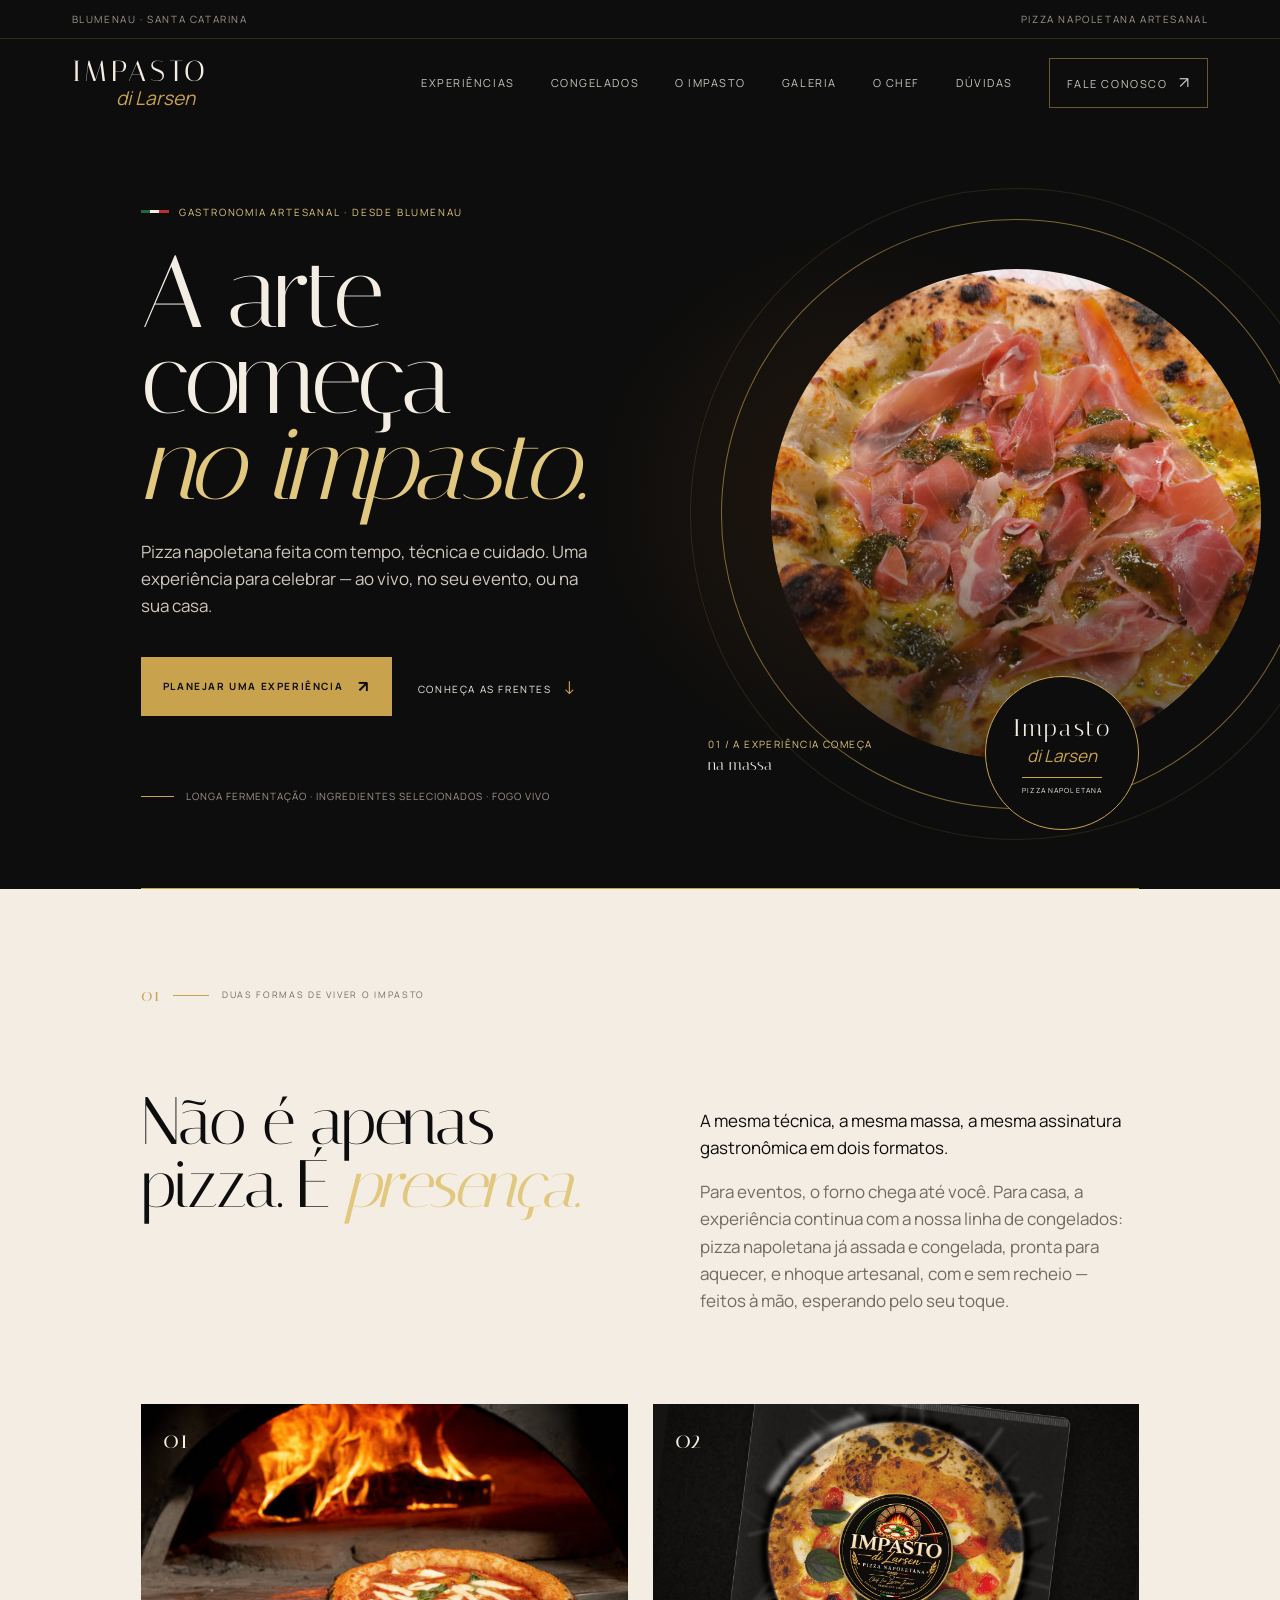
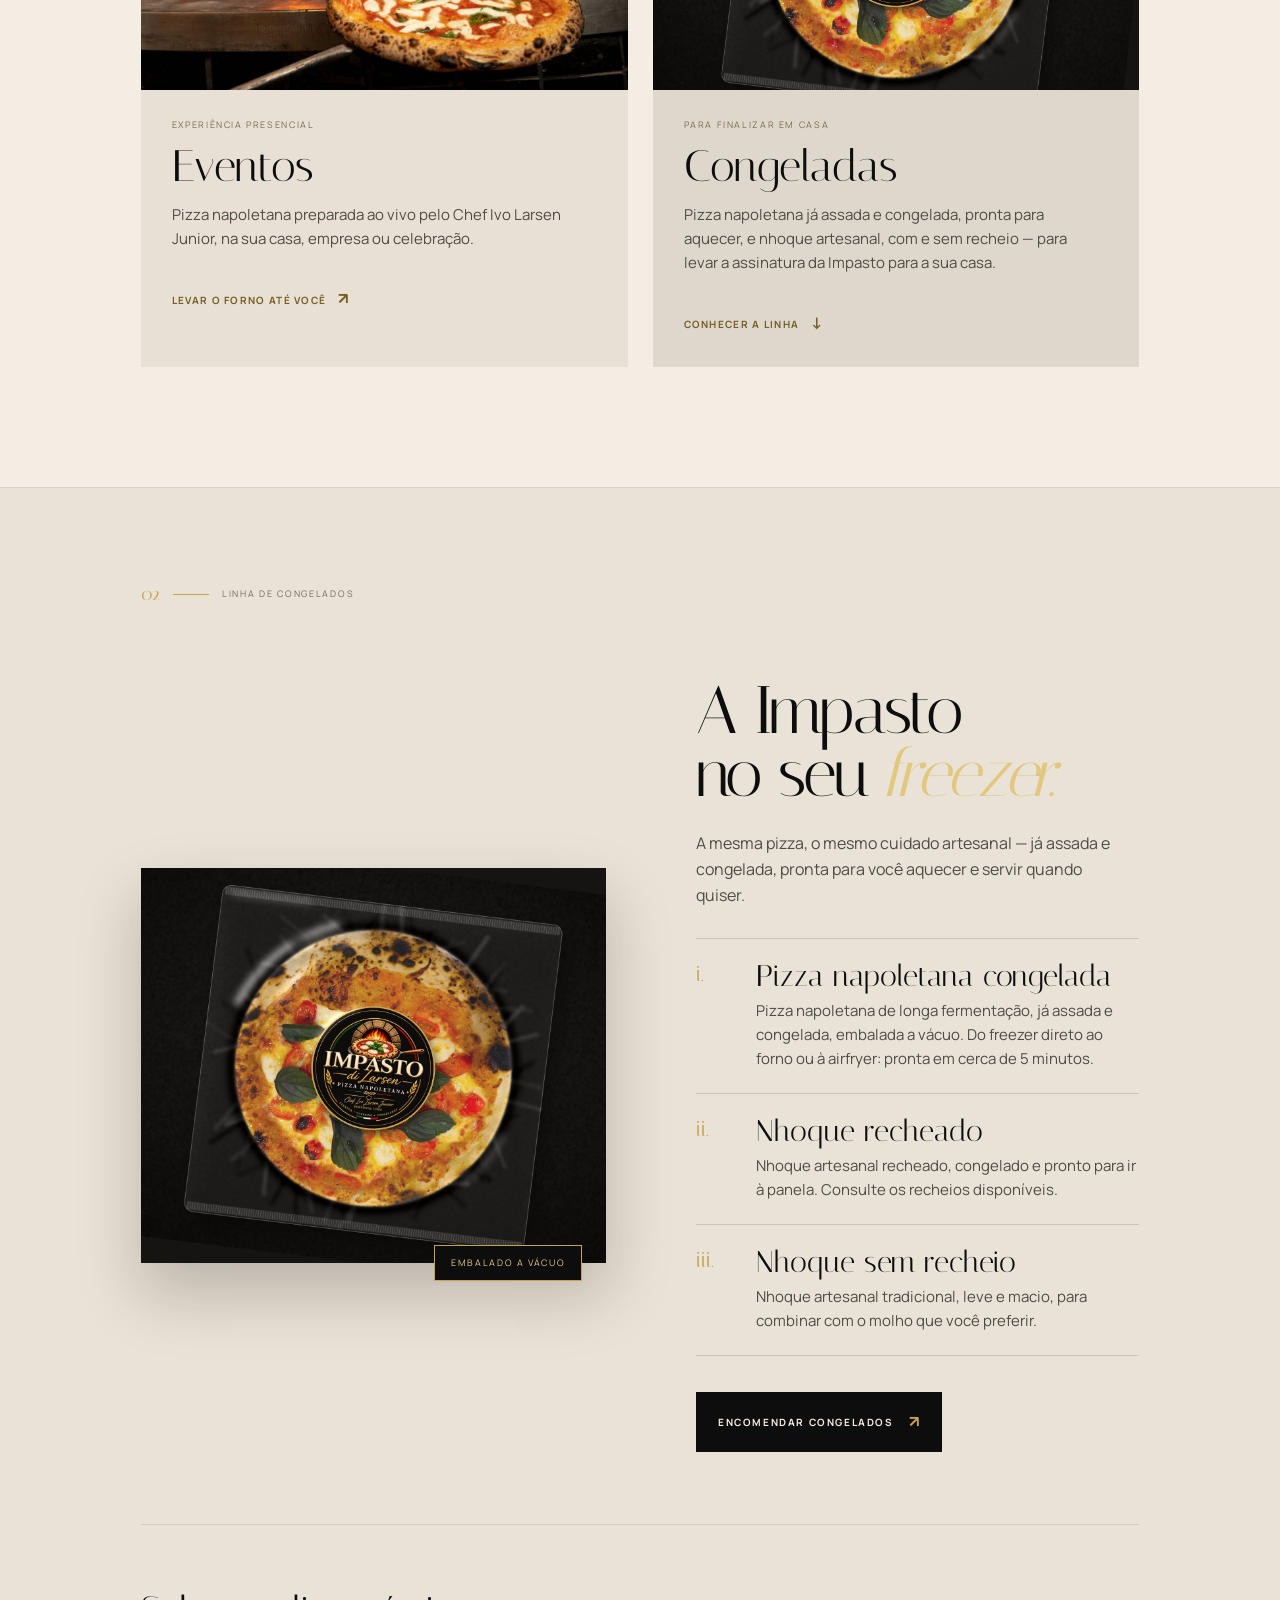
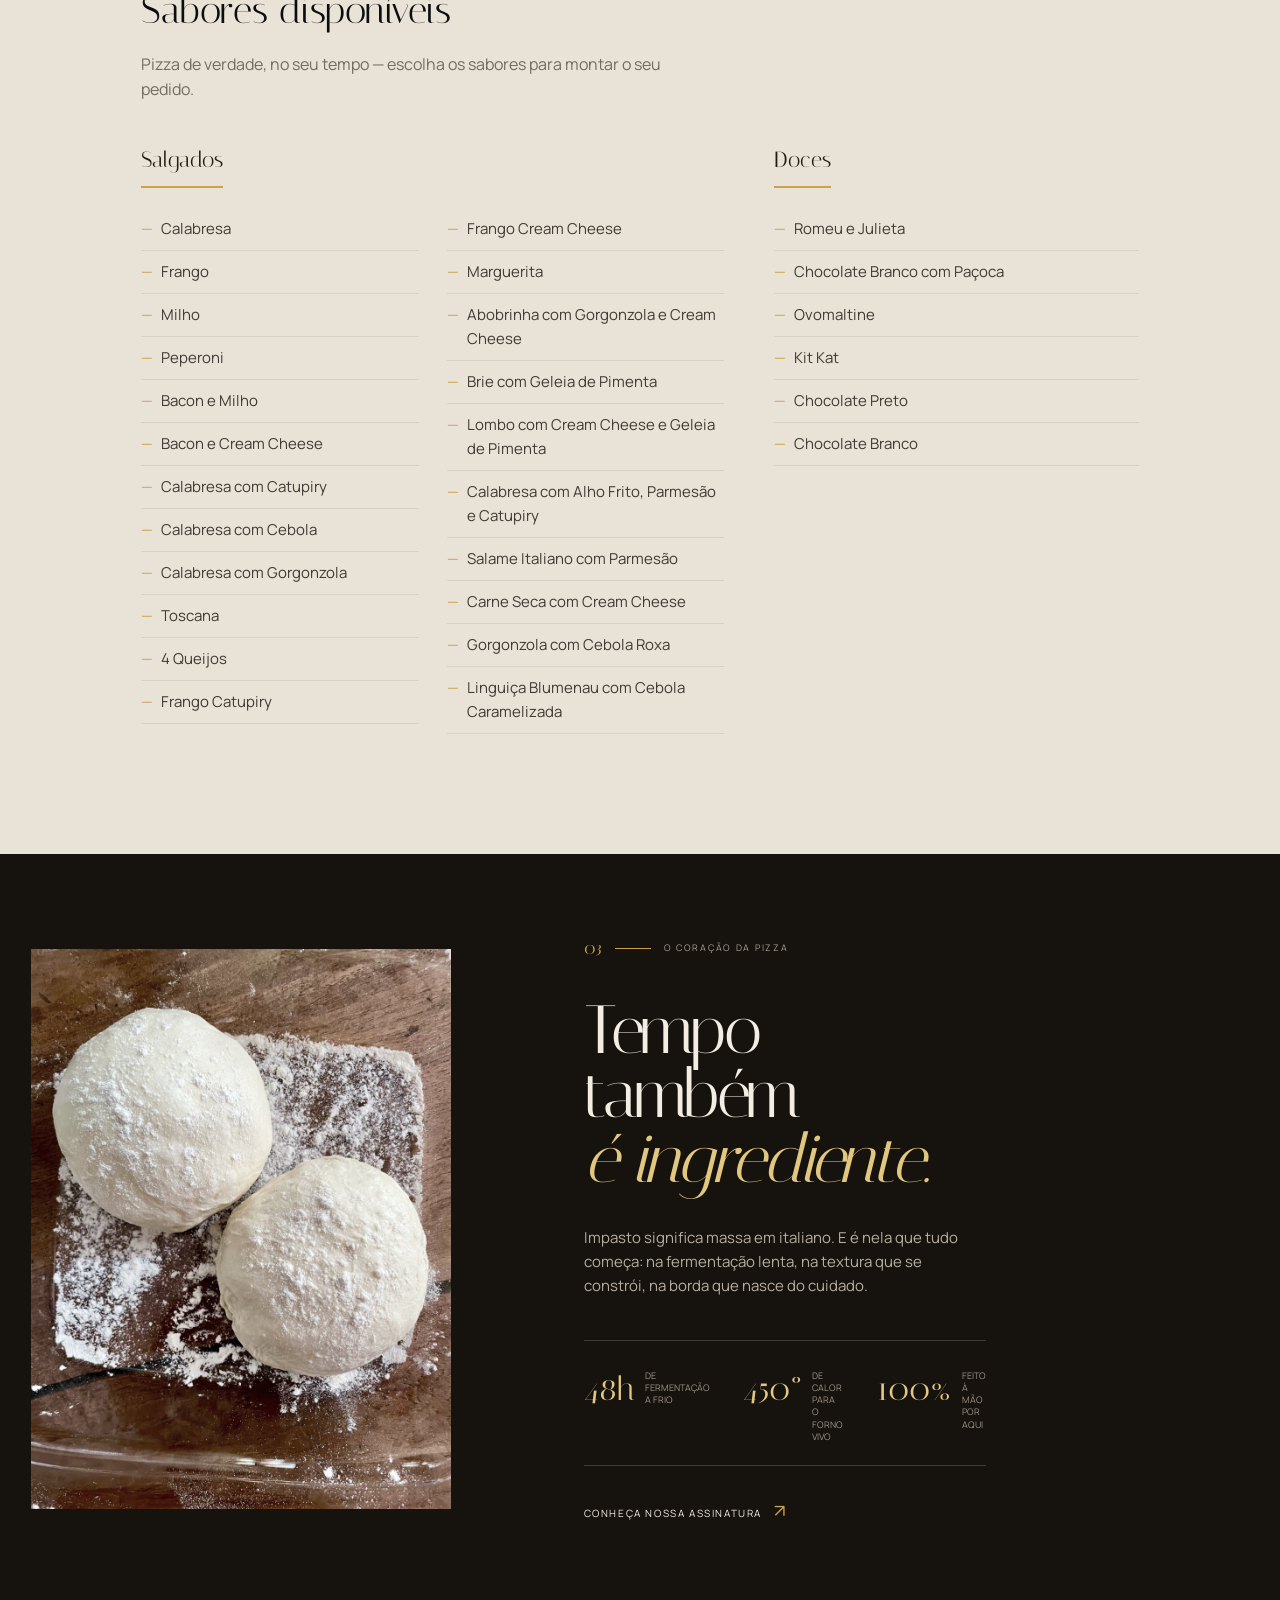
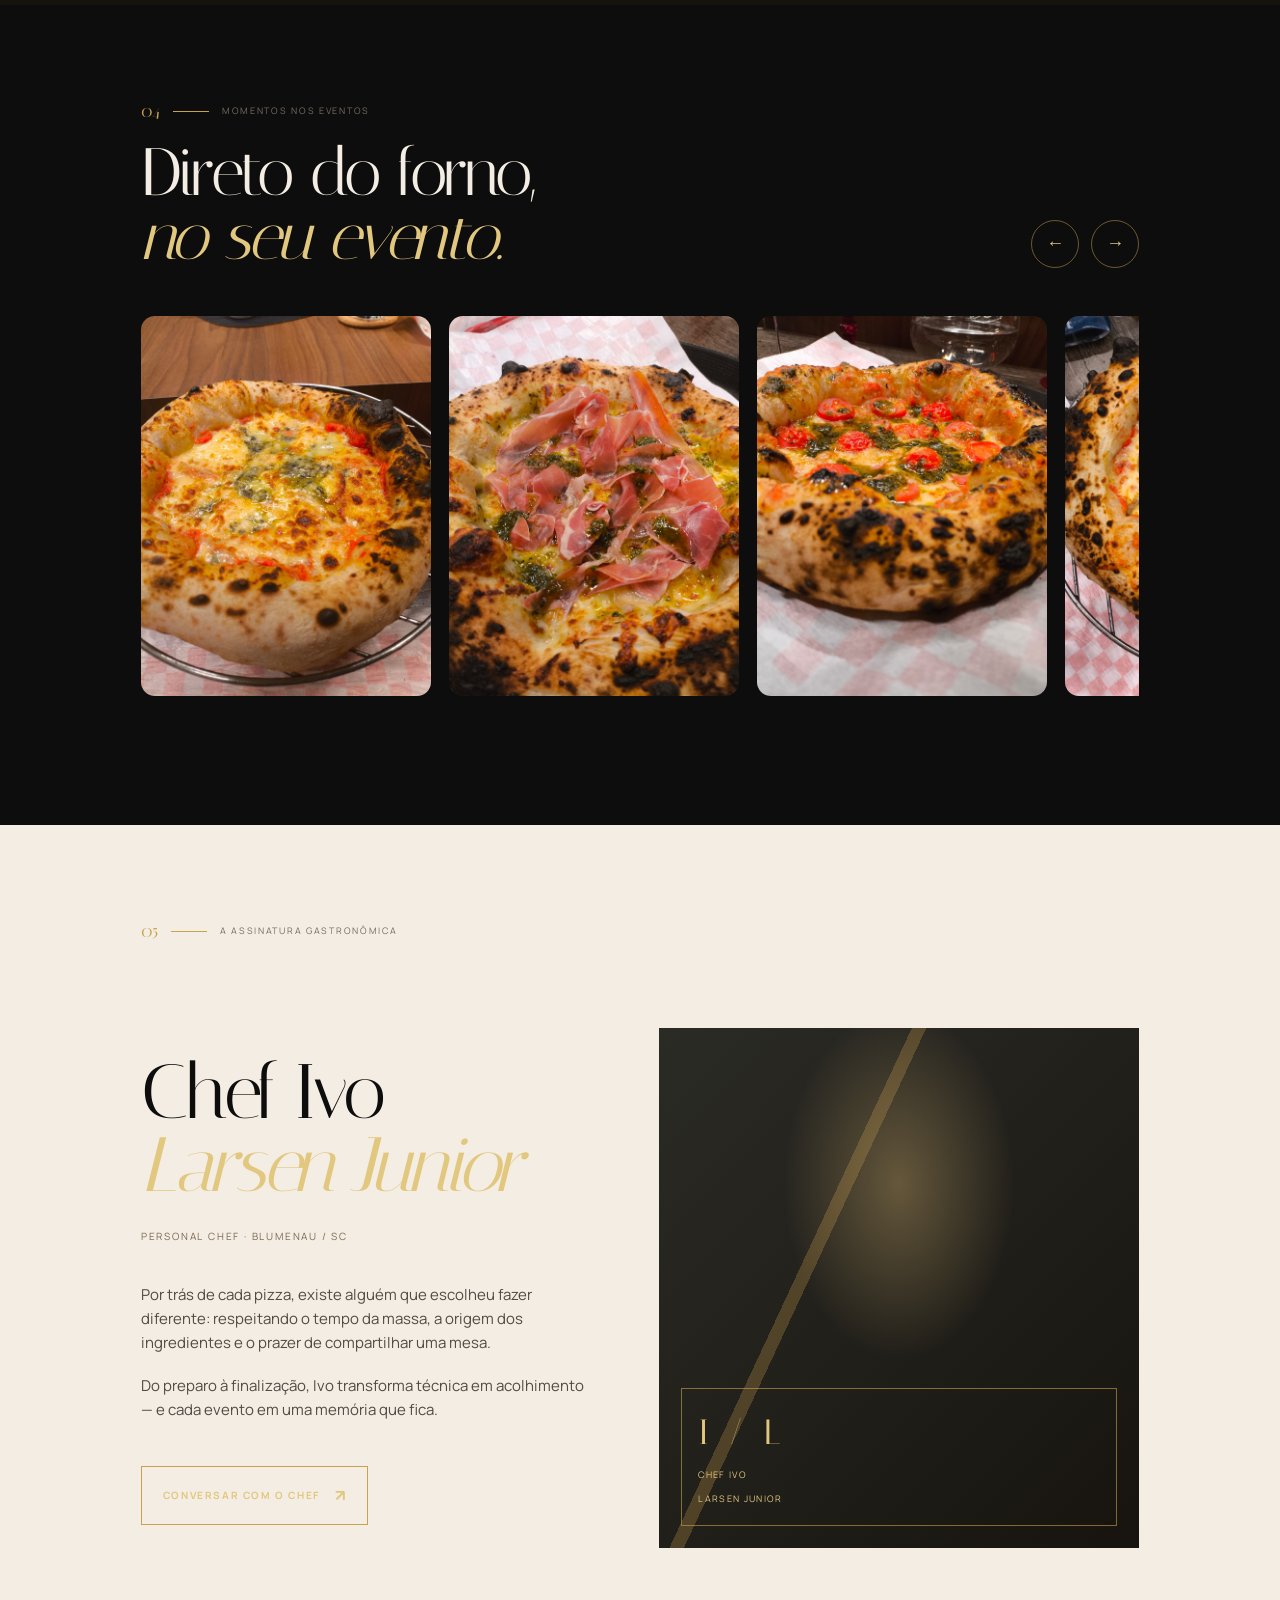
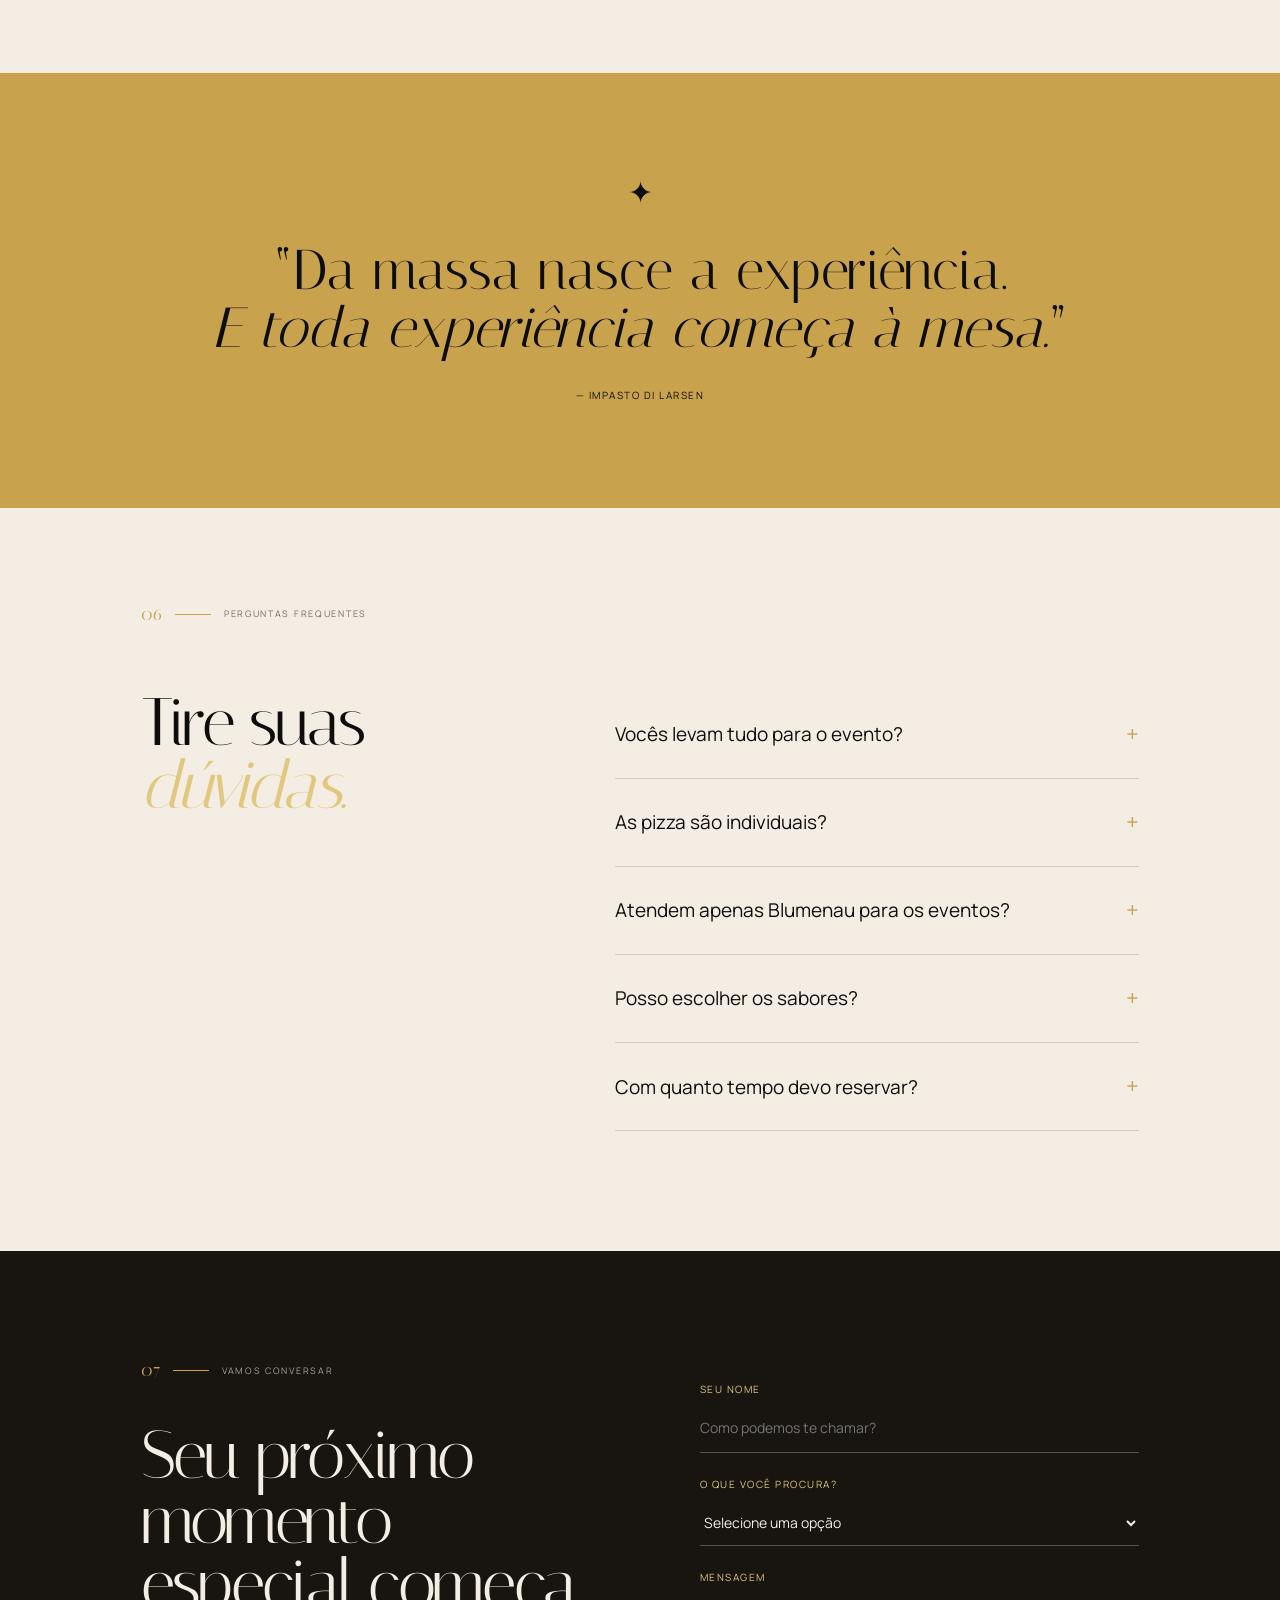
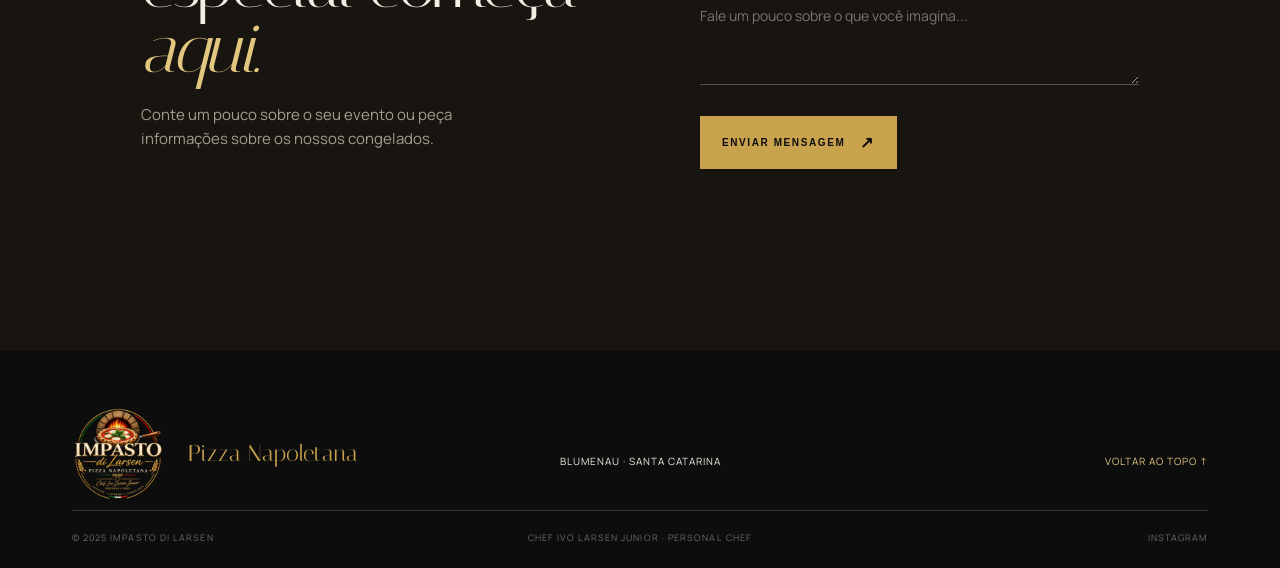
==== index.html @ ae454fa8 "cardapio" ====
<!doctype html>
<html lang="pt-BR">
<head>
  <meta charset="UTF-8" />
  <meta name="viewport" content="width=device-width, initial-scale=1.0" />
  <meta name="description" content="Impasto di Larsen — pizza napoletana artesanal, experiências gastronômicas para eventos e linha de congelados (pizza napoletana já assada e congelada, pronta para aquecer, e nhoque artesanal) em Blumenau." />
  <meta name="theme-color" content="#0d0d0d" />
  <meta property="og:title" content="Impasto di Larsen | Pizza Napoletana" />
  <meta property="og:description" content="A arte começa no impasto. Uma experiência de pizza napoletana preparada ao vivo ou na sua casa." />
  <meta property="og:type" content="website" />
  <meta property="og:locale" content="pt_BR" />
  <meta property="og:url" content="https://jgmcorrea.github.io/Impasto-di-Larsen/" />
  <meta property="og:image" content="https://jgmcorrea.github.io/Impasto-di-Larsen/assets/logo-impasto.jpeg" />
  <meta property="og:image:width" content="1254" />
  <meta property="og:image:height" content="1254" />
  <meta property="og:site_name" content="Impasto di Larsen" />
  <meta name="twitter:card" content="summary_large_image" />
  <title>Impasto di Larsen | Pizza Napoletana</title>
  <link rel="apple-touch-icon" sizes="180x180" href="assets/apple-touch-icon.png">
  <link rel="icon" type="image/png" sizes="32x32" href="assets/favicon-32x32.png">
  <link rel="icon" type="image/png" sizes="16x16" href="assets/favicon-16x16.png">
  <link rel="icon" href="favicon.ico" type="image/x-icon" />
  <link rel="shortcut icon" href="favicon.ico" type="image/x-icon" />
  <link rel="preconnect" href="https://fonts.googleapis.com" />
  <link rel="preconnect" href="https://fonts.gstatic.com" crossorigin />
  <link href="https://fonts.googleapis.com/css2?family=DM+Sans:wght@400;500;600;700&family=Italiana&family=Manrope:wght@400;500;600;700&display=swap" rel="stylesheet" />
  <link rel="stylesheet" href="styles.css" />
</head>
<body>
  <div class="topline"><span>Blumenau · Santa Catarina</span><span>Pizza Napoletana Artesanal</span></div>
  <header class="site-header" id="topo">
    <a class="brand" href="#topo" aria-label="Impasto di Larsen, início">
      <span class="brand-main">IMPASTO</span>
      <span class="brand-script">di Larsen</span>
    </a>
    <nav class="nav" aria-label="Navegação principal">
      <a href="#experiencias">Experiências</a>
      <a href="#congelados">Congelados</a>
      <a href="#processo">O impasto</a>
      <a href="#galeria">Galeria</a>
      <a href="#chef">O chef</a>
      <a href="#faq">Dúvidas</a>
      <a href="#contato" class="nav-cta">Fale conosco <span>↗</span></a>
    </nav>
    <button class="menu-toggle" aria-label="Abrir menu" aria-expanded="false">☰</button>
  </header>

  <main>
    <section class="hero section-pad">
      <div class="hero-copy">
        <p class="eyebrow"><span class="flag-mark"></span> Gastronomia artesanal · Desde Blumenau</p>
        <h1>A arte começa<br /><em>no impasto.</em></h1>
        <p class="hero-text">Pizza napoletana feita com tempo, técnica e cuidado. Uma experiência para celebrar — ao vivo, no seu evento, ou na sua casa.</p>
        <div class="hero-actions">
          <a class="button button-gold" href="#contato">Planejar uma experiência <span>↗</span></a>
          <a class="text-link" href="#experiencias">Conheça as frentes <span>↓</span></a>
        </div>
        <div class="hero-note"><span class="note-line"></span><span>Longa fermentação · ingredientes selecionados · fogo vivo</span></div>
      </div>
      <div class="hero-visual">
        <div class="hero-orbit"></div>
        <div class="hero-image-wrap"><img src="assets/pizza-real.jpeg" alt="Forno de pizza da Impasto di Larsen em funcionamento" /></div>
        <div class="hero-stamp"><span>Impasto</span><strong>di Larsen</strong><small>Pizza Napoletana</small></div>
        <div class="hero-caption">01 / A experiência começa<br /><span>na massa</span></div>
      </div>
    </section>

    <section class="intro section-pad" id="experiencias">
      <div class="section-kicker"><span>01</span><span class="kicker-rule"></span><span>DUAS FORMAS DE VIVER O IMPASTO</span></div>
      <div class="intro-grid">
        <div><h2>Não é apenas<br />pizza. É <em>presença.</em></h2></div>
        <div class="intro-copy"><p>A mesma técnica, a mesma massa, a mesma assinatura gastronômica em dois formatos.</p><p class="muted">Para eventos, o forno chega até você. Para casa, a experiência continua com a nossa linha de congelados: pizza napoletana já assada e congelada, pronta para aquecer, e nhoque artesanal, com e sem recheio — feitos à mão, esperando pelo seu toque.</p></div>
      </div>
      <div class="experience-grid">
        <article class="experience-card card-event"><div class="card-image"><img src="assets/forno.jpg" alt="Pizza napoletana da Impasto com presunto cru e pesto" /><span class="card-number">01</span></div><div class="card-content"><div class="card-type">Experiência presencial</div><h3>Eventos</h3><p>Pizza napoletana preparada ao vivo pelo Chef Ivo Larsen Junior, na sua casa, empresa ou celebração.</p><a href="#contato" class="arrow-link">Levar o forno até você <span>↗</span></a></div></article>
        <article class="experience-card card-frozen"><div class="card-image"><img src="assets/pizza-vacuo.jpg" alt="Pizza napoletana congelada, pronta para aquecer, embalada a vácuo com o selo Impasto di Larsen" /><span class="card-number">02</span></div><div class="card-content"><div class="card-type">Para finalizar em casa</div><h3>Congeladas</h3><p>Pizza napoletana já assada e congelada, pronta para aquecer, e nhoque artesanal, com e sem recheio — para levar a assinatura da Impasto para a sua casa.</p><a href="#congelados" class="arrow-link">Conhecer a linha <span>↓</span></a></div></article>
      </div>
    </section>

    <section class="frozen section-pad" id="congelados">
      <div class="section-kicker"><span>02</span><span class="kicker-rule"></span><span>LINHA DE CONGELADOS</span></div>
      <div class="frozen-grid">
        <div class="frozen-visual">
          <img src="assets/pizza-vacuo.jpg" alt="Pizza napoletana congelada, pronta para aquecer, embalada a vácuo com o selo Impasto di Larsen" />
          <span class="frozen-tag">Embalado a vácuo</span>
        </div>
        <div class="frozen-copy">
          <h2>A Impasto<br />no seu <em>freezer.</em></h2>
          <p class="frozen-lead">A mesma pizza, o mesmo cuidado artesanal — já assada e congelada, pronta para você aquecer e servir quando quiser.</p>
          <ul class="frozen-list">
            <li class="frozen-item">
              <span class="frozen-num">i.</span>
              <div><h3>Pizza napoletana congelada</h3><p>Pizza napoletana de longa fermentação, já assada e congelada, embalada a vácuo. Do freezer direto ao forno ou à airfryer: pronta em cerca de 5 minutos.</p></div>
            </li>
            <li class="frozen-item">
              <span class="frozen-num">ii.</span>
              <div><h3>Nhoque recheado</h3><p>Nhoque artesanal recheado, congelado e pronto para ir à panela. Consulte os recheios disponíveis.</p></div>
            </li>
            <li class="frozen-item">
              <span class="frozen-num">iii.</span>
              <div><h3>Nhoque sem recheio</h3><p>Nhoque artesanal tradicional, leve e macio, para combinar com o molho que você preferir.</p></div>
            </li>
          </ul>
          <a class="button button-dark" href="#contato" data-interest="Congelados">Encomendar congelados <span>↗</span></a>
        </div>
      </div>
      <div class="flavors">
        <div class="flavors-head">
          <h3>Sabores disponíveis</h3>
          <p class="muted">Pizza de verdade, no seu tempo — escolha os sabores para montar o seu pedido.</p>
        </div>
        <div class="flavors-grid">
          <div class="flavors-group">
            <h4>Salgados</h4>
            <ul>
              <li>Calabresa</li>
              <li>Frango</li>
              <li>Milho</li>
              <li>Peperoni</li>
              <li>Bacon e Milho</li>
              <li>Bacon e Cream Cheese</li>
              <li>Calabresa com Catupiry</li>
              <li>Calabresa com Cebola</li>
              <li>Calabresa com Gorgonzola</li>
              <li>Toscana</li>
              <li>4 Queijos</li>
              <li>Frango Catupiry</li>
              <li>Frango Cream Cheese</li>
              <li>Marguerita</li>
              <li>Abobrinha com Gorgonzola e Cream Cheese</li>
              <li>Brie com Geleia de Pimenta</li>
              <li>Lombo com Cream Cheese e Geleia de Pimenta</li>
              <li>Calabresa com Alho Frito, Parmesão e Catupiry</li>
              <li>Salame Italiano com Parmesão</li>
              <li>Carne Seca com Cream Cheese</li>
              <li>Gorgonzola com Cebola Roxa</li>
              <li>Linguiça Blumenau com Cebola Caramelizada</li>
            </ul>
          </div>
          <div class="flavors-group flavors-group-sweet">
            <h4>Doces</h4>
            <ul>
              <li>Romeu e Julieta</li>
              <li>Chocolate Branco com Paçoca</li>
              <li>Ovomaltine</li>
              <li>Kit Kat</li>
              <li>Chocolate Preto</li>
              <li>Chocolate Branco</li>
            </ul>
          </div>
        </div>
      </div>
    </section>

    <section class="process section-pad" id="processo">
      <div class="process-image"><video src="assets/sequencia-pizza.mp4" poster="assets/massa.jpg" autoplay muted loop playsinline preload="auto" aria-label="Sequência da pizza napoletana sendo preparada e assada no forno a lenha"></video></div>
      <div class="process-copy"><div class="section-kicker light"><span>03</span><span class="kicker-rule"></span><span>O CORAÇÃO DA PIZZA</span></div><h2>Tempo também<br /><em>é ingrediente.</em></h2><p>Impasto significa massa em italiano. E é nela que tudo começa: na fermentação lenta, na textura que se constrói, na borda que nasce do cuidado.</p><div class="process-stats"><div><strong>48h</strong><span>de fermentação<br />a frio</span></div><div><strong>450°</strong><span>de calor para<br />o forno vivo</span></div><div><strong>100%</strong><span>feito à mão<br />por aqui</span></div></div><a class="text-link light-link" href="#chef">Conheça nossa assinatura <span>↗</span></a></div>
    </section>

    <section class="gallery section-pad" id="galeria">
      <div class="section-kicker"><span>04</span><span class="kicker-rule"></span><span>MOMENTOS NOS EVENTOS</span></div>
      <div class="gallery-head">
        <h2>Direto do forno,<br /><em>no seu evento.</em></h2>
        <div class="gallery-arrows">
          <button class="gallery-arrow" type="button" data-dir="-1" aria-label="Ver fotos anteriores">←</button>
          <button class="gallery-arrow" type="button" data-dir="1" aria-label="Ver próximas fotos">→</button>
        </div>
      </div>
      <div class="gallery-track">
        <img src="assets/Impasto_di_Larsen_001.jpeg" alt="Pizza napoletana com quatro queijos e azeite trufado, servida em evento da Impasto di Larsen" loading="lazy" />
        <img src="assets/Impasto_di_Larsen_002.jpeg" alt="Pizza napoletana artesanal recém-assada em evento da Impasto di Larsen" loading="lazy" />
        <img src="assets/Impasto_di_Larsen_003.jpeg" alt="Pizza napoletana artesanal recém-assada em evento da Impasto di Larsen" loading="lazy" />
        <img src="assets/Impasto_di_Larsen_005.jpeg" alt="Pizza napoletana com cogumelos frescos, servida em evento da Impasto di Larsen" loading="lazy" />
        <img src="assets/Impasto_di_Larsen_007.jpeg" alt="Pizza napoletana artesanal recém-assada em evento da Impasto di Larsen" loading="lazy" />
        <img src="assets/Impasto_di_Larsen_014.jpeg" alt="Pizza napoletana artesanal recém-assada em evento da Impasto di Larsen" loading="lazy" />
        <img src="assets/Impasto_di_Larsen_015.jpeg" alt="Pizza napoletana artesanal recém-assada em evento da Impasto di Larsen" loading="lazy" />
        <img src="assets/Impasto_di_Larsen_036.jpeg" alt="Pizza napoletana artesanal recém-assada em evento da Impasto di Larsen" loading="lazy" />
        <img src="assets/Impasto_di_Larsen_051.jpeg" alt="Pizza napoletana artesanal recém-assada em evento da Impasto di Larsen" loading="lazy" />
        <img src="assets/Impasto_di_Larsen_189.jpeg" alt="Pizza napoletana artesanal recém-assada em evento da Impasto di Larsen" loading="lazy" />
        <img src="assets/Impasto_di_Larsen_doce_022.jpeg" alt="Pizza doce artesanal da Impasto di Larsen servida em evento" loading="lazy" />
        <img src="assets/Impasto_di_Larsen_doce_026.jpeg" alt="Pizza doce artesanal da Impasto di Larsen servida em evento" loading="lazy" />
        <img src="assets/Impasto_di_Larsen_doce_071.jpeg" alt="Pizza doce artesanal da Impasto di Larsen servida em evento" loading="lazy" />
      </div>
    </section>

    <section class="chef section-pad" id="chef">
      <div class="section-kicker"><span>05</span><span class="kicker-rule"></span><span>A ASSINATURA GASTRONÔMICA</span></div>
      <div class="chef-grid"><div class="chef-copy"><h2>Chef Ivo<br /><em>Larsen Junior</em></h2><div class="chef-role">Personal Chef · Blumenau / SC</div><p>Por trás de cada pizza, existe alguém que escolheu fazer diferente: respeitando o tempo da massa, a origem dos ingredientes e o prazer de compartilhar uma mesa.</p><p class="muted">Do preparo à finalização, Ivo transforma técnica em acolhimento — e cada evento em uma memória que fica.</p><a class="button button-outline" href="#contato">Conversar com o chef <span>↗</span></a></div><div class="chef-portrait"><div class="portrait-inner"><div class="portrait-mark">I / L</div><span>Chef Ivo<br />Larsen Junior</span></div></div></div>
    </section>

    <section class="manifesto"><div class="manifesto-mark">✦</div><p>“Da massa nasce a experiência.<br /><em>E toda experiência começa à mesa.</em>”</p><span>— Impasto di Larsen</span></section>

    <section class="faq section-pad" id="faq">
      <div class="section-kicker"><span>06</span><span class="kicker-rule"></span><span>PERGUNTAS FREQUENTES</span></div>
      <div class="faq-grid">
        <div><h2>Tire suas<br /><em>dúvidas.</em></h2></div>
        <div class="faq-list">
          <details class="faq-item">
            <summary>Vocês levam tudo para o evento?</summary>
            <p>Sim. Levamos as massas já fermentadas, ingredientes, utensílios e a estrutura necessária para abrir, montar e assar as pizzas no local.</p>
          </details>
          <details class="faq-item">
            <summary>As pizza são individuais?</summary>
            <p>Sim. Cada pizza tem aproximadamente 25 cm, um tamanho ideal para que cada convidado escolha seus sabores e experimente diferentes combinações. O convidado pode comer mais que uma pizza se assim desejar.</p>
          </details>
          <details class="faq-item">
            <summary>Atendem apenas Blumenau para os eventos?</summary>
            <p>Atendemos Blumenau, Pomerode, Indaial, Timbó, Gaspar, Ilhota, Navegantes, Penha e Piçarras. Envie o local do evento para verificarmos a disponibilidade e possíveis condições de deslocamento.</p>
          </details>
          <details class="faq-item">
            <summary>Posso escolher os sabores?</summary>
            <p>Claro. Montamos o cardápio junto com você, considerando o perfil dos convidados e opções variadas para agradar diferentes gostos.</p>
          </details>
          <details class="faq-item">
            <summary>Com quanto tempo devo reservar?</summary>
            <p>Quanto antes, melhor — especialmente para finais de semana e datas comemorativas. Fale com a gente para consultar a agenda da sua data.</p>
          </details>
        </div>
      </div>
    </section>

    <section class="contact section-pad" id="contato"><div class="contact-head"><div class="section-kicker light"><span>07</span><span class="kicker-rule"></span><span>VAMOS CONVERSAR</span></div><h2>Seu próximo momento<br />especial começa <em>aqui.</em></h2><p>Conte um pouco sobre o seu evento ou peça informações sobre os nossos congelados.</p></div><form class="contact-form" onsubmit="return handleSubmit(event)"><label>Seu nome<input type="text" name="name" placeholder="Como podemos te chamar?" required /></label><label>O que você procura?<select name="interest" required><option value="" disabled selected>Selecione uma opção</option><option>Experiência para evento</option><option value="Congelados">Congelados (massa de pizza e nhoque)</option><option>Quero saber mais</option></select></label><label>Mensagem<textarea name="message" rows="3" placeholder="Fale um pouco sobre o que você imagina..."></textarea></label><button class="button button-gold" type="submit">Enviar mensagem <span>↗</span></button><p class="form-feedback" aria-live="polite"></p></form></section>
  </main>

  <footer class="site-footer"><div class="footer-brand"><img src="assets/logo-impasto2.png" alt="Logo Impasto di Larsen" /><span>Pizza Napoletana</span></div><div class="footer-meta"><span>Blumenau · Santa Catarina</span><a href="#topo" class="back-top">Voltar ao topo ↑</a></div><div class="footer-bottom"><span>© 2025 Impasto di Larsen</span><span>Chef Ivo Larsen Junior · Personal Chef</span><a href="http://www.instagram.com/impastodilarsen">Instagram</a></div></footer>
  <script src="script.js"></script>
</body>
</html>
---- styles.css ----
:root {
  --ink: #0d0d0d;
  --cream: #f3ede3;
  --gold: #c9a24e;
  --gold-light: #e2c77f;
  --green: #1e683a;
  --red: #b9302e;
  --muted: #9f978c;
  --line: rgba(243,237,227,.18);
  --serif: 'Italiana', Georgia, serif;
  --sans: 'Manrope', 'DM Sans', Arial, sans-serif;
}
* { box-sizing: border-box; }
html { scroll-behavior: smooth; }
body { margin: 0; background: var(--ink); color: var(--cream); font-family: var(--sans); font-size: 15px; line-height: 1.6; }
a { color: inherit; text-decoration: none; }
img { display: block; max-width: 100%; }
.topline { border-bottom: 1px solid rgba(201,162,78,.2); color: var(--muted); display: flex; font-size: 10px; justify-content: space-between; letter-spacing: .16em; padding: 11px 5.6vw; text-transform: uppercase; }
.site-header { align-items: center; display: flex; justify-content: space-between; padding: 26px 5.6vw; position: absolute; top: 32px; width: 100%; z-index: 4; }
.brand { display: flex; flex-direction: column; line-height: .78; }
.brand-main { color: var(--cream); font-family: var(--serif); font-size: 29px; letter-spacing: .13em; }
.brand-script { color: var(--gold); font-size: 19px; font-style: italic; margin-left: 44px; margin-top: 8px; }
.nav { align-items: center; display: flex; gap: 36px; font-size: 11px; letter-spacing: .14em; text-transform: uppercase; }
.nav a { opacity: .82; transition: color .2s, opacity .2s; }
.nav a:hover { color: var(--gold-light); opacity: 1; }
.nav-cta { border: 1px solid rgba(201,162,78,.62); padding: 11px 17px; }
.nav-cta span, .button span, .arrow-link span { font-size: 16px; margin-left: 8px; }
.menu-toggle { background: none; border: 0; color: var(--cream); display: none; font-size: 22px; }
.section-pad { padding-left: 11vw; padding-right: 11vw; }
.hero { align-items: center; background: radial-gradient(circle at 67% 54%, rgba(102,57,17,.24), transparent 28%), var(--ink); display: grid; grid-template-columns: 1fr 1fr; min-height: 850px; overflow: hidden; padding-top: 120px; position: relative; }
.hero:after { background: var(--gold); bottom: 0; content: ''; height: 1px; left: 11vw; position: absolute; width: 78vw; }
.hero-copy { padding-bottom: 50px; position: relative; z-index: 2; }
.eyebrow, .card-type, .chef-role { color: var(--gold-light); font-size: 10px; letter-spacing: .18em; text-transform: uppercase; }
.eyebrow { align-items: center; display: flex; gap: 10px; }
.flag-mark { background: linear-gradient(90deg, var(--green) 0 33%, var(--cream) 33% 66%, var(--red) 66%); display: inline-block; height: 3px; width: 28px; }
.hero h1 { font-family: var(--serif); font-size: clamp(64px, 8vw, 120px); font-weight: 400; letter-spacing: -.04em; line-height: .84; margin: 30px 0; }
.hero h1 em, h2 em { color: var(--gold-light); font-style: italic; }
.hero-text { color: #d0c8bd; font-size: 17px; max-width: 455px; }
.hero-actions { align-items: center; display: flex; gap: 26px; margin-top: 37px; }
.button { align-items: center; border: 1px solid transparent; display: inline-flex; font-size: 10px; font-weight: 700; gap: 7px; justify-content: center; letter-spacing: .16em; padding: 16px 21px; text-transform: uppercase; transition: transform .2s, background .2s; }
.button:hover { transform: translateY(-2px); }
.button-gold { background: var(--gold); color: var(--ink); }
.button-gold:hover { background: var(--gold-light); }
.button-outline { border-color: var(--gold); color: var(--gold-light); }
.text-link { font-size: 10px; letter-spacing: .16em; text-transform: uppercase; }
.text-link span { color: var(--gold); font-size: 18px; margin-left: 8px; }
.hero-note { align-items: center; color: var(--muted); display: flex; font-size: 10px; gap: 12px; letter-spacing: .1em; margin-top: 72px; text-transform: uppercase; }
.note-line { background: var(--gold); display: inline-block; height: 1px; width: 33px; }
.hero-visual { height: 650px; margin-left: 5vw; position: relative; }
.hero-orbit { border: 1px solid rgba(201,162,78,.6); border-radius: 50%; height: 590px; left: 4%; position: absolute; top: 3%; transform: rotate(-17deg); width: 590px; }
.hero-orbit:after { border: 1px solid rgba(201,162,78,.15); border-radius: 50%; content: ''; height: 650px; left: -32px; position: absolute; top: -32px; width: 650px; }
.hero-image-wrap { border-radius: 50%; height: 490px; overflow: hidden; position: absolute; left: calc(4% + 50px); top: calc(3% + 50px); width: 490px; }
.hero-image-wrap:after { background: linear-gradient(180deg, transparent 40%, rgba(13,13,13,.65)); content: ''; inset: 0; position: absolute; }
.hero-image-wrap img { filter: saturate(.9); height: 100%; object-fit: cover; object-position: center 42%; width: 100%; }
.hero-stamp { align-items: center; background: var(--ink); border: 1px solid var(--gold); border-radius: 50%; bottom: 3%; display: flex; flex-direction: column; height: 154px; justify-content: center; position: absolute; right: 0; width: 154px; }
.hero-stamp span { font-family: var(--serif); font-size: 24px; letter-spacing: .1em; }
.hero-stamp strong { color: var(--gold); font-size: 17px; font-style: italic; font-weight: 400; margin-top: -6px; }
.hero-stamp small { border-top: 1px solid var(--gold); font-size: 7px; letter-spacing: .16em; margin-top: 8px; padding-top: 7px; text-transform: uppercase; }
.hero-caption { bottom: 11%; color: var(--gold-light); font-size: 10px; left: 1%; letter-spacing: .14em; position: absolute; text-transform: uppercase; }
.hero-caption span { color: var(--cream); font-family: var(--serif); font-size: 16px; letter-spacing: 0; text-transform: none; }
.intro { background: var(--cream); color: var(--ink); padding-bottom: 120px; padding-top: 92px; }
.section-kicker { align-items: center; color: #756c61; display: flex; font-size: 9px; gap: 13px; letter-spacing: .19em; text-transform: uppercase; }
.section-kicker > span:first-child { color: var(--gold); font-family: var(--serif); font-size: 18px; letter-spacing: 0; }
.kicker-rule { background: var(--gold); display: inline-block; height: 1px; width: 36px; }
.intro-grid { display: grid; gap: 12%; grid-template-columns: 1fr 1fr; padding: 80px 0 73px; }
.intro h2, .process h2, .chef h2, .faq h2, .contact h2 { font-family: var(--serif); font-size: clamp(42px, 5.2vw, 76px); font-weight: 400; letter-spacing: -.04em; line-height: .95; margin: 0; }
.intro-copy { align-self: end; font-size: 17px; max-width: 430px; }
.muted { color: #716b61; }
.experience-grid { display: grid; gap: 25px; grid-template-columns: 1fr 1fr; }
.experience-card { background: #e8e0d4; min-height: 500px; }
.card-frozen { background: #ded8cc; }
.card-image { height: 286px; overflow: hidden; position: relative; }
.card-image img { height: 100%; object-fit: cover; object-position: center; transition: transform .5s; width: 100%; }
.card-event .card-image img { object-position: center 54%; }
.experience-card:hover .card-image img { transform: scale(1.05); }
.card-number { color: var(--cream); font-family: var(--serif); font-size: 25px; left: 22px; position: absolute; top: 16px; }
.card-content { padding: 28px 31px 32px; }
.card-type { color: #7c6a50; font-size: 9px; }
.card-content h3 { font-family: var(--serif); font-size: 44px; font-weight: 400; line-height: 1; margin: 11px 0 14px; }
.card-content p { color: #4f4b45; max-width: 390px; }
.arrow-link { color: #765d25; display: inline-block; font-size: 10px; font-weight: 700; letter-spacing: .13em; margin-top: 20px; text-transform: uppercase; }
.frozen { background: #e9e2d6; border-top: 1px solid rgba(13,13,13,.08); color: var(--ink); padding-bottom: 120px; padding-top: 92px; }
.frozen-grid { align-items: center; display: grid; gap: 9%; grid-template-columns: 1.05fr 1fr; margin-top: 70px; }
.frozen-visual { position: relative; }
.frozen-visual img { aspect-ratio: 4 / 3.4; box-shadow: 0 30px 60px rgba(13,13,13,.22); height: auto; object-fit: cover; width: 100%; }
.frozen-tag { background: var(--ink); border: 1px solid var(--gold); bottom: -18px; color: var(--gold-light); font-size: 9px; letter-spacing: .18em; padding: 10px 16px; position: absolute; right: 24px; text-transform: uppercase; }
.frozen h2 { font-family: var(--serif); font-size: clamp(42px, 5.2vw, 76px); font-weight: 400; letter-spacing: -.04em; line-height: .95; margin: 0; }
.frozen-lead { color: #4f4b45; font-size: 16px; margin: 26px 0 30px; max-width: 430px; }
.frozen-list { border-top: 1px solid rgba(13,13,13,.14); list-style: none; margin: 0 0 36px; padding: 0; }
.frozen-item { border-bottom: 1px solid rgba(13,13,13,.14); display: grid; gap: 18px; grid-template-columns: 42px 1fr; padding: 22px 0; }
.frozen-num { color: var(--gold); font-family: var(--serif); font-size: 22px; line-height: 1.2; }
.frozen-item h3 { font-family: var(--serif); font-size: 30px; font-weight: 400; line-height: 1; margin: 0 0 8px; }
.frozen-item p { color: #4f4b45; margin: 0; max-width: 420px; }
.button-dark { background: var(--ink); color: var(--cream); }
.button-dark span { color: var(--gold); }
.button-dark:hover { background: #2a251e; }
.flavors { border-top: 1px solid rgba(13,13,13,.1); margin-top: 72px; padding-top: 56px; }
.flavors-head { margin-bottom: 40px; max-width: 560px; }
.flavors-head h3 { font-family: var(--serif); font-size: clamp(28px, 3vw, 38px); font-weight: 400; margin: 0 0 10px; }
.flavors-head p { font-size: 16px; margin: 0; }
.flavors-grid { display: grid; gap: 50px; grid-template-columns: 1.6fr 1fr; }
.flavors-group h4 { border-bottom: 2px solid var(--gold); color: #211b12; display: inline-block; font-family: var(--serif); font-size: 22px; font-weight: 400; margin: 0 0 20px; padding-bottom: 8px; }
.flavors-group ul { columns: 2; column-gap: 28px; list-style: none; margin: 0; padding: 0; }
.flavors-group-sweet ul { columns: 1; }
.flavors-group li { border-bottom: 1px solid rgba(13,13,13,.08); break-inside: avoid; color: #3f3a33; font-size: 15px; padding: 9px 0 9px 20px; position: relative; }
.flavors-group li::before { color: var(--gold); content: '—'; left: 0; position: absolute; }
.process { background: #16130f; display: grid; grid-template-columns: 1fr 1fr; min-height: 675px; padding-left: 0; }
.process-image { overflow: hidden; }
.process-image img { filter: saturate(.65); height: 100%; object-fit: cover; width: 100%; }
.process-image video { display: block; filter: saturate(.65); height: 100%; margin: 0 auto; max-width: 420px; object-fit: contain; width: 100%; }
.process-copy { align-self: center; padding: 80px 12vw 80px 8vw; }
.light { color: #aaa093; }
.process h2 { font-size: clamp(46px, 5.3vw, 80px); margin: 35px 0; }
.process-copy p { color: #b6aea2; max-width: 430px; }
.process-stats { border-bottom: 1px solid var(--line); border-top: 1px solid var(--line); display: flex; gap: 33px; margin: 42px 0 30px; padding: 22px 0; }
.process-stats div { display: flex; gap: 10px; }
.process-stats strong { color: var(--gold-light); font-family: var(--serif); font-size: 33px; font-weight: 400; }
.process-stats span { color: #9d9387; font-size: 9px; line-height: 1.35; padding-top: 7px; text-transform: uppercase; }
.light-link { color: var(--cream); }
.gallery { background: var(--ink); padding-bottom: 115px; padding-top: 92px; }
.gallery-head { align-items: flex-end; display: flex; gap: 32px; justify-content: space-between; margin-top: 16px; }
.gallery-head h2 { font-family: var(--serif); font-size: clamp(42px, 5.2vw, 76px); font-weight: 400; letter-spacing: -.04em; line-height: .95; margin: 0; }
.gallery-arrows { display: flex; flex-shrink: 0; gap: 12px; }
.gallery-arrow { align-items: center; background: transparent; border: 1px solid rgba(201,162,78,.5); border-radius: 50%; color: var(--gold-light); cursor: pointer; display: flex; font-size: 18px; height: 48px; justify-content: center; transition: background .2s, color .2s; width: 48px; }
.gallery-arrow:hover { background: var(--gold); color: var(--ink); }
.gallery-track { display: flex; gap: 18px; margin-top: 48px; overflow-x: auto; padding-bottom: 14px; scroll-behavior: smooth; scroll-snap-type: x mandatory; }
.gallery-track img { aspect-ratio: 3 / 4; border-radius: 14px; flex: 0 0 auto; height: 380px; object-fit: cover; scroll-snap-align: start; width: 290px; }
.gallery-track::-webkit-scrollbar { height: 6px; }
.gallery-track::-webkit-scrollbar-thumb { background: rgba(201,162,78,.4); border-radius: 10px; }
.gallery-track::-webkit-scrollbar-track { background: transparent; }
.chef { background: var(--cream); color: var(--ink); padding-bottom: 125px; padding-top: 92px; }
.chef-grid { display: grid; grid-template-columns: 1fr 1fr; margin-top: 82px; }
.chef-copy { max-width: 455px; padding-top: 28px; }
.chef h2 { font-size: clamp(52px, 6vw, 90px); }
.chef-role { color: #7c6a50; margin: 26px 0 39px; }
.chef-copy p { color: #4f4b45; margin: 0 0 19px; }
.chef-copy .button { margin-top: 25px; }
.chef-portrait { background: linear-gradient(135deg, #2b2b26, #17140f); height: 520px; justify-self: end; overflow: hidden; position: relative; width: min(100%, 480px); }
.chef-portrait:before { background: radial-gradient(ellipse at 50% 30%, rgba(200,167,104,.4), transparent 34%), linear-gradient(115deg, transparent 35%, rgba(180,139,67,.32) 35% 37%, transparent 37%); content: ''; inset: 0; position: absolute; }
.portrait-inner { border: 1px solid rgba(201,162,78,.6); bottom: 22px; color: var(--gold-light); left: 22px; padding: 16px; position: absolute; right: 22px; }
.portrait-mark { font-family: var(--serif); font-size: 35px; letter-spacing: .13em; }
.portrait-inner span { font-size: 9px; letter-spacing: .15em; text-transform: uppercase; }
.faq { background: var(--cream); color: var(--ink); padding-bottom: 120px; padding-top: 92px; }
.faq-grid { display: grid; gap: 10%; grid-template-columns: 1fr 1.4fr; margin-top: 62px; }
.faq-list { display: flex; flex-direction: column; }
.faq-item { border-bottom: 1px solid rgba(13,13,13,.14); padding: 26px 0; }
.faq-item summary { align-items: center; cursor: pointer; display: flex; font-size: 19px; justify-content: space-between; list-style: none; }
.faq-item summary::-webkit-details-marker { display: none; }
.faq-item summary::after { color: var(--gold); content: '+'; flex-shrink: 0; font-size: 22px; margin-left: 20px; transition: transform .2s; }
.faq-item[open] summary::after { content: '–'; }
.faq-item p { color: #4f4b45; margin: 14px 0 0; max-width: 520px; }
.manifesto { background: var(--gold); color: var(--ink); padding: 95px 20px 102px; text-align: center; }
.manifesto-mark { font-size: 30px; }
.manifesto p { font-family: var(--serif); font-size: clamp(35px, 4.4vw, 65px); line-height: 1.03; margin: 25px 0; }
.manifesto p em { font-style: italic; }
.manifesto > span { font-size: 10px; letter-spacing: .15em; text-transform: uppercase; }
.contact { background: #181511; display: grid; gap: 12%; grid-template-columns: 1fr 1fr; padding-bottom: 115px; padding-top: 105px; }
.contact h2 { font-size: clamp(48px, 5.3vw, 78px); margin: 38px 0 22px; }
.contact-head p { color: #a69c8e; max-width: 370px; }
.contact-form { display: flex; flex-direction: column; gap: 23px; padding-top: 25px; }
.contact-form label { color: var(--gold-light); font-size: 10px; letter-spacing: .15em; text-transform: uppercase; }
.contact-form input, .contact-form select, .contact-form textarea { background: transparent; border: 0; border-bottom: 1px solid rgba(243,237,227,.28); border-radius: 0; color: var(--cream); display: block; font: inherit; font-size: 14px; letter-spacing: 0; margin-top: 8px; outline: 0; padding: 12px 0; width: 100%; }
.contact-form select option { color: var(--ink); }
.contact-form input:focus, .contact-form select:focus, .contact-form textarea:focus { border-color: var(--gold); }
.contact-form textarea { resize: vertical; }
.contact-form .button { align-self: flex-start; margin-top: 8px; }
.form-feedback { color: var(--gold-light); font-size: 12px; min-height: 20px; }
.site-footer { background: var(--ink); padding: 57px 5.6vw 23px; }
.footer-brand { align-items: center; display: flex; gap: 24px; }
.footer-brand img { height: 92px; object-fit: cover; object-position: 50% 0; width: 92px; }
.footer-brand span { color: var(--gold); font-family: var(--serif); font-size: 23px; }
.footer-meta { align-items: center; border-bottom: 1px solid var(--line); display: grid; grid-template-columns: 1fr auto 1fr; margin-top: -47px; padding-bottom: 41px; font-size: 10px; letter-spacing: .1em; text-transform: uppercase; }
.footer-meta span:first-child { grid-column: 2; justify-self: center; }
.footer-meta a { color: var(--gold-light); }
.back-top { grid-column: 3; justify-self: end; }
.footer-bottom { align-items: center; color: #706a61; display: grid; font-size: 9px; grid-template-columns: 1fr auto 1fr; letter-spacing: .12em; padding-top: 20px; text-transform: uppercase; }
.footer-bottom span:first-child { grid-column: 1; justify-self: start; }
.footer-bottom span:nth-child(2) { grid-column: 2; justify-self: center; }
.footer-bottom a { grid-column: 3; justify-self: end; }
@media (max-width: 900px) {
  .site-header { top: 29px; }
  .nav { gap: 17px; }
  .hero { grid-template-columns: 1fr; min-height: 1000px; }
  .hero-copy { padding-top: 40px; }
  .hero-visual { height: 470px; margin: 0 auto; width: min(100%, 590px); }
  .hero-orbit { height: 420px; left: 7%; width: 420px; }
  .hero-orbit:after { height: 470px; width: 470px; }
  .hero-image-wrap { height: 360px; left: calc(7% + 30px); top: calc(3% + 30px); width: 360px; }
  .intro-grid, .chef-grid { gap: 40px; }
  .contact { gap: 50px; }
  .frozen-grid { gap: 50px; grid-template-columns: 1fr; }
  .frozen-visual { margin: 0 auto; max-width: 620px; }
}
@media (max-width: 650px) {
  .topline { font-size: 8px; padding: 9px 6vw; }
  .topline span:last-child { display: none; }
  .site-header { padding: 22px 6vw; }
  .brand-main { font-size: 24px; }
  .brand-script { font-size: 16px; margin-left: 35px; }
  .nav { background: var(--ink); border: 1px solid var(--gold); display: none; flex-direction: column; gap: 18px; padding: 20px; position: absolute; right: 6vw; top: 78px; }
  .nav.open { display: flex; }
  .menu-toggle { display: block; }
  .section-pad { padding-left: 6vw; padding-right: 6vw; }
  .hero { min-height: 850px; padding-top: 140px; }
  .hero h1 { font-size: 64px; }
  .hero-text { font-size: 15px; }
  .hero-actions { align-items: flex-start; flex-direction: column; gap: 18px; }
  .hero-note { font-size: 8px; margin-top: 45px; }
  .hero-visual { height: 340px; }
  .hero-orbit { height: 290px; left: 5%; width: 290px; }
  .hero-orbit:after { height: 330px; width: 330px; }
  .hero-image-wrap { height: 255px; left: calc(5% + 17.5px); top: calc(3% + 17.5px); width: 255px; }
  .hero-stamp { bottom: -1%; height: 110px; width: 110px; }
  .hero-stamp span { font-size: 18px; }
  .hero-stamp strong { font-size: 13px; }
  .hero-stamp small { font-size: 6px; }
  .hero-caption { bottom: 7%; font-size: 8px; }
  .intro, .chef, .faq, .frozen, .gallery { padding-bottom: 80px; padding-top: 64px; }
  .gallery-head { align-items: flex-start; flex-direction: column; gap: 20px; }
  .gallery-head h2 { font-size: 46px; }
  .gallery-track { margin-top: 32px; }
  .gallery-track img { height: 280px; width: 215px; }
  .gallery-arrow { height: 42px; width: 42px; }
  .frozen-grid { margin-top: 40px; }
  .frozen h2 { font-size: 53px; }
  .frozen-item h3 { font-size: 26px; }
  .frozen-item { gap: 12px; grid-template-columns: 32px 1fr; }
  .flavors { margin-top: 50px; padding-top: 40px; }
  .flavors-grid { gap: 36px; grid-template-columns: 1fr; }
  .flavors-group ul { columns: 1; }
  .intro-grid, .experience-grid, .chef-grid, .faq-grid, .contact { grid-template-columns: 1fr; }
  .intro-grid { padding: 52px 0 50px; }
  .faq-grid { margin-top: 40px; }
  .intro h2 { font-size: 53px; }
  .intro-copy { font-size: 15px; }
  .experience-card { min-height: 0; }
  .card-image { height: 220px; }
  .card-content { padding: 24px; }
  .card-content h3 { font-size: 39px; }
  .process { grid-template-columns: 1fr; }
  .process-image { height: 310px; }
  .process-copy { padding: 65px 6vw; }
  .process h2 { font-size: 54px; }
  .process-stats { gap: 14px; }
  .process-stats div { gap: 5px; }
  .process-stats strong { font-size: 26px; }
  .process-stats span { font-size: 8px; }
  .chef-grid { margin-top: 50px; }
  .chef-copy { padding-top: 0; }
  .chef-portrait { height: 390px; margin-top: 50px; }
  .contact { padding-bottom: 80px; padding-top: 75px; }
  .contact h2 { font-size: 54px; }
  .footer-meta { align-items: flex-start; grid-template-columns: 1fr; gap: 12px; margin-top: 30px; }
  .footer-meta span:first-child { grid-column: 1; justify-self: start; }
  .back-top { grid-column: 1; justify-self: start; }
  .footer-bottom { grid-template-columns: 1fr; gap: 8px; margin-top: 25px; }
  .footer-bottom span:nth-child(2) { justify-self: start; }
  .footer-bottom a { justify-self: start; }
  .footer-brand img { height: 74px; width: 74px; }
}
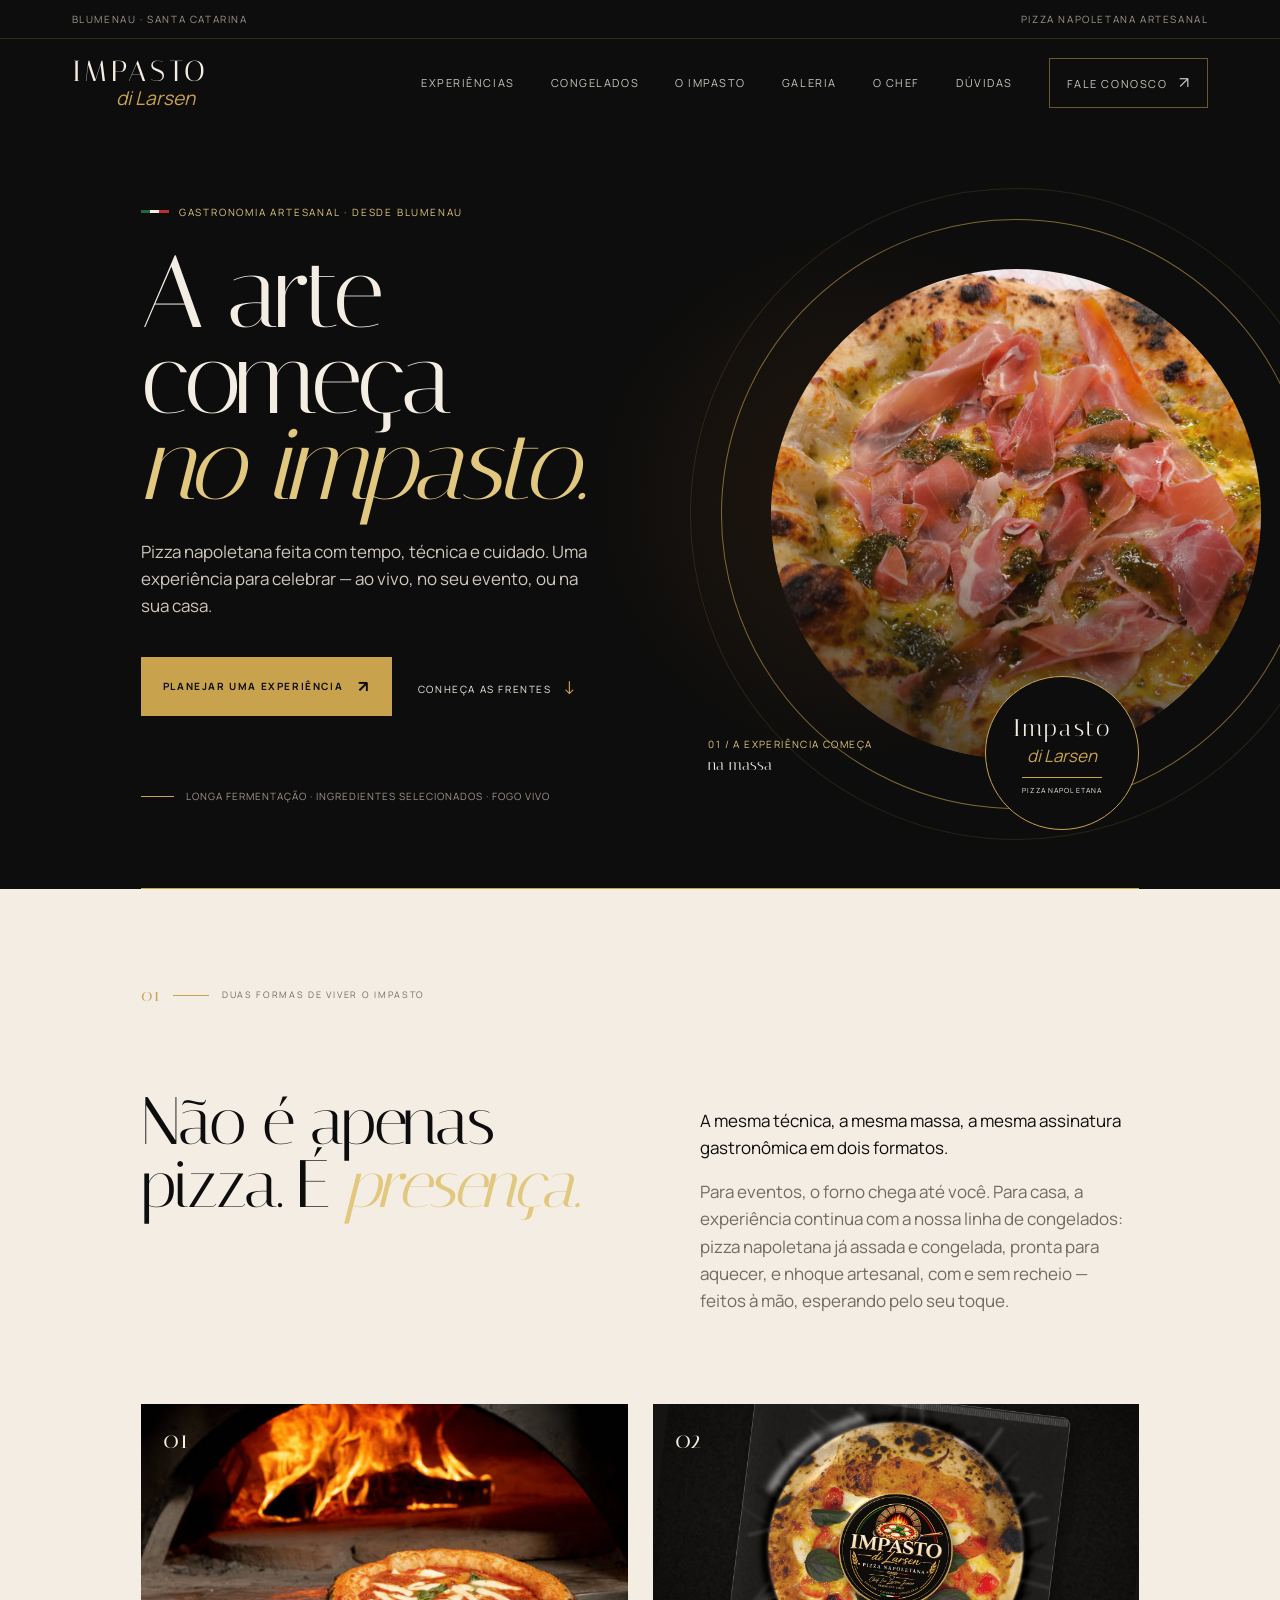
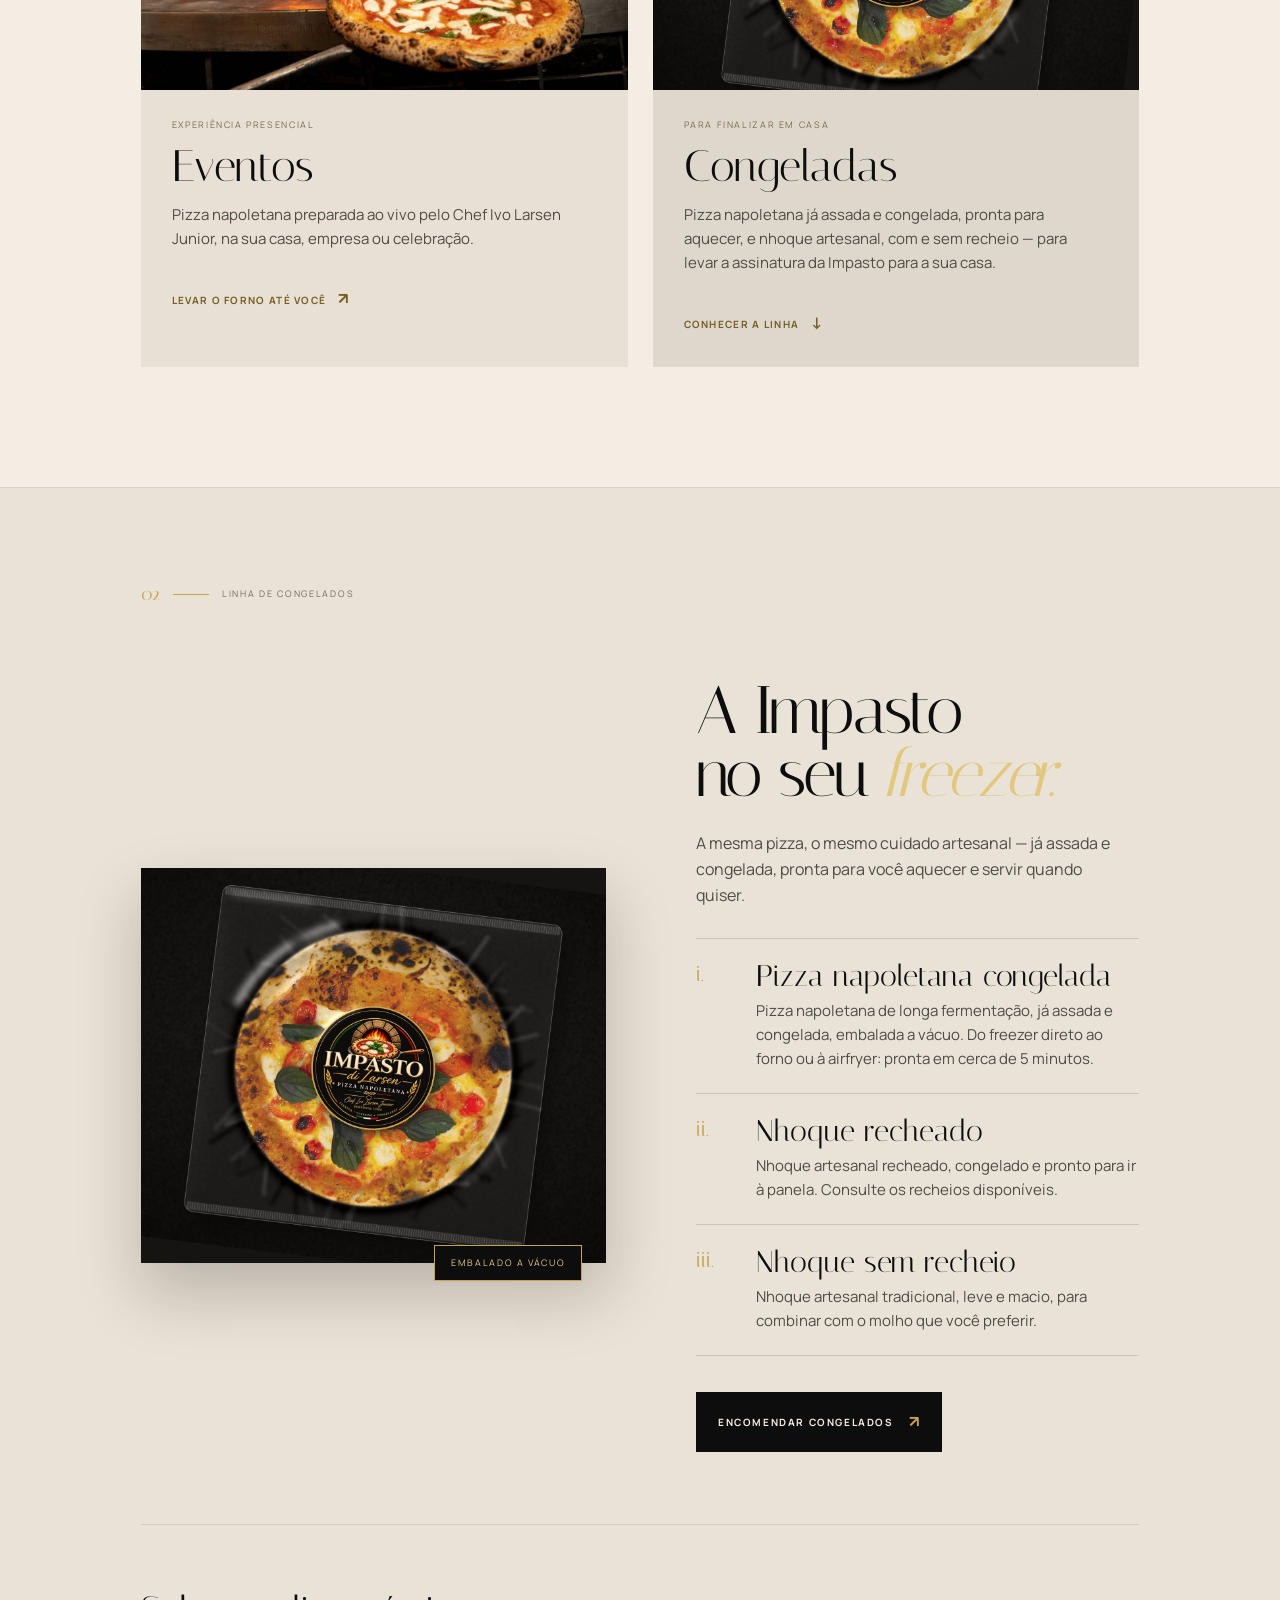
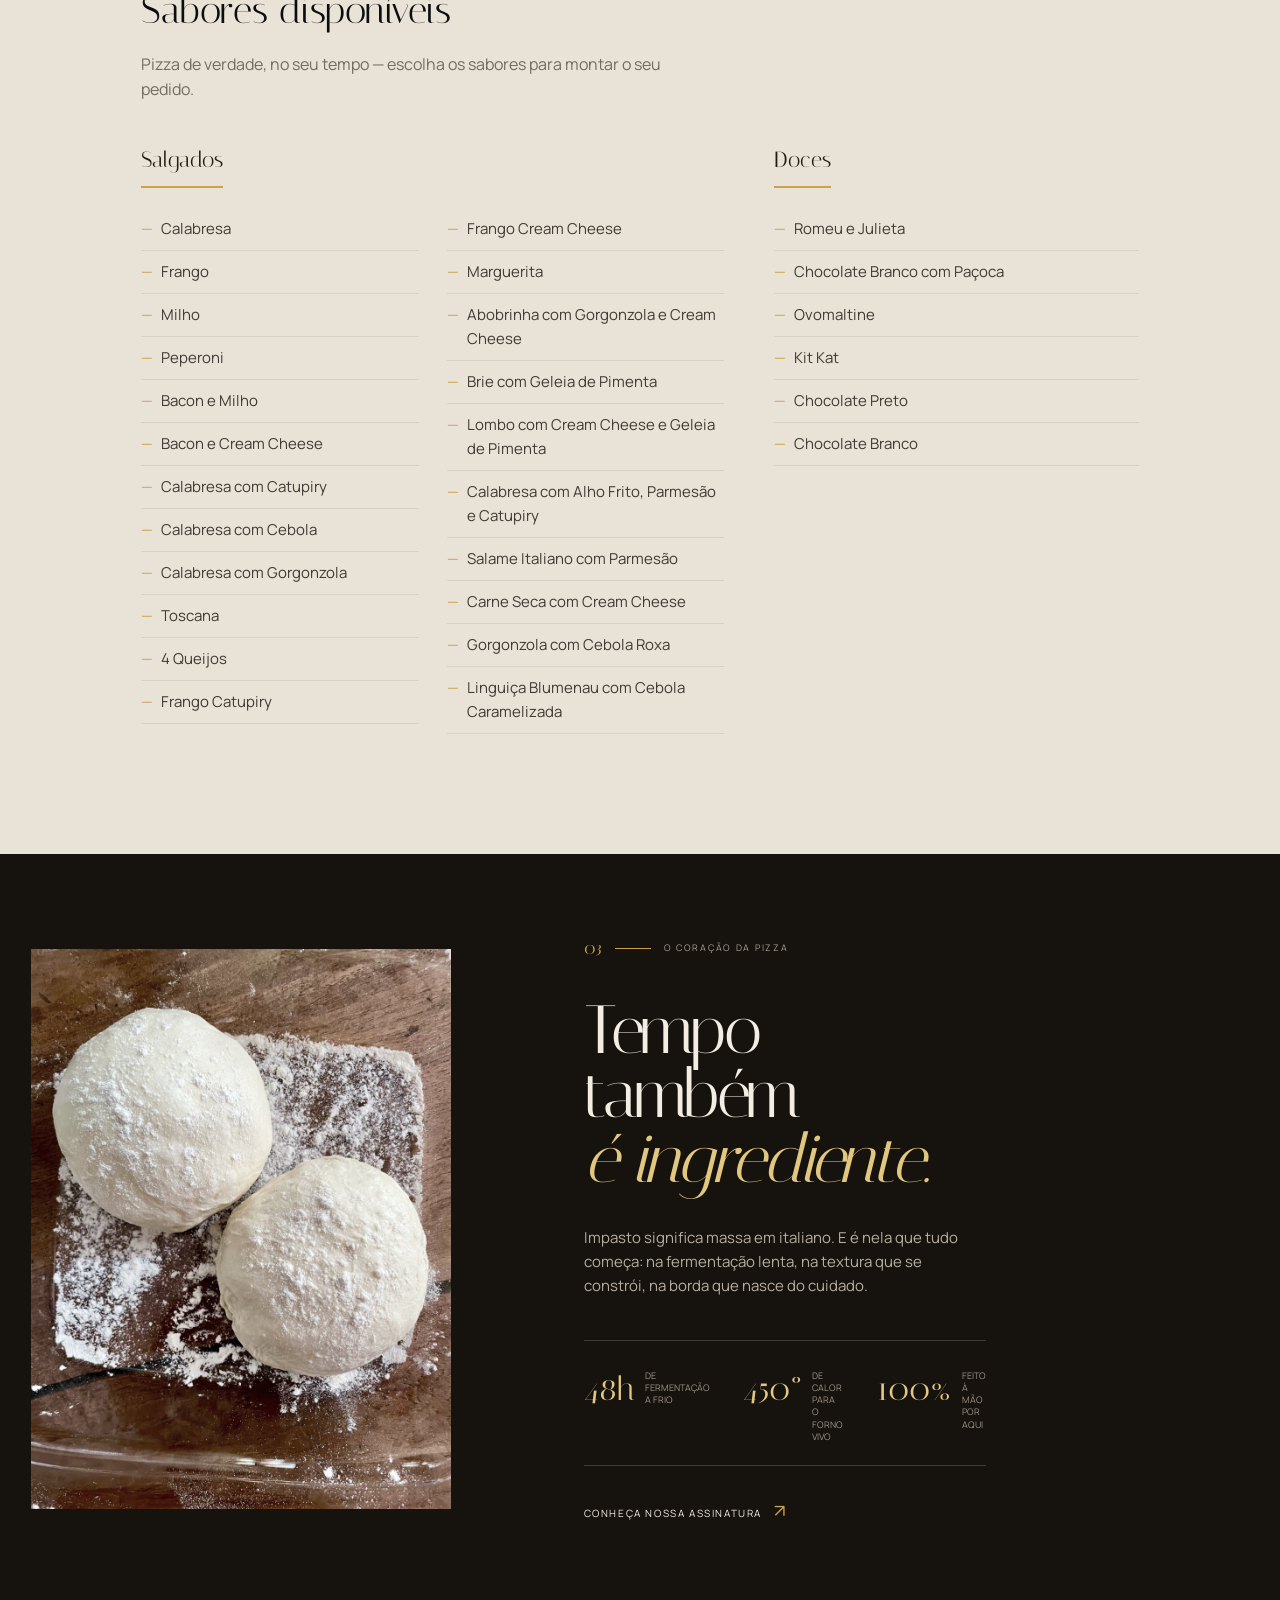
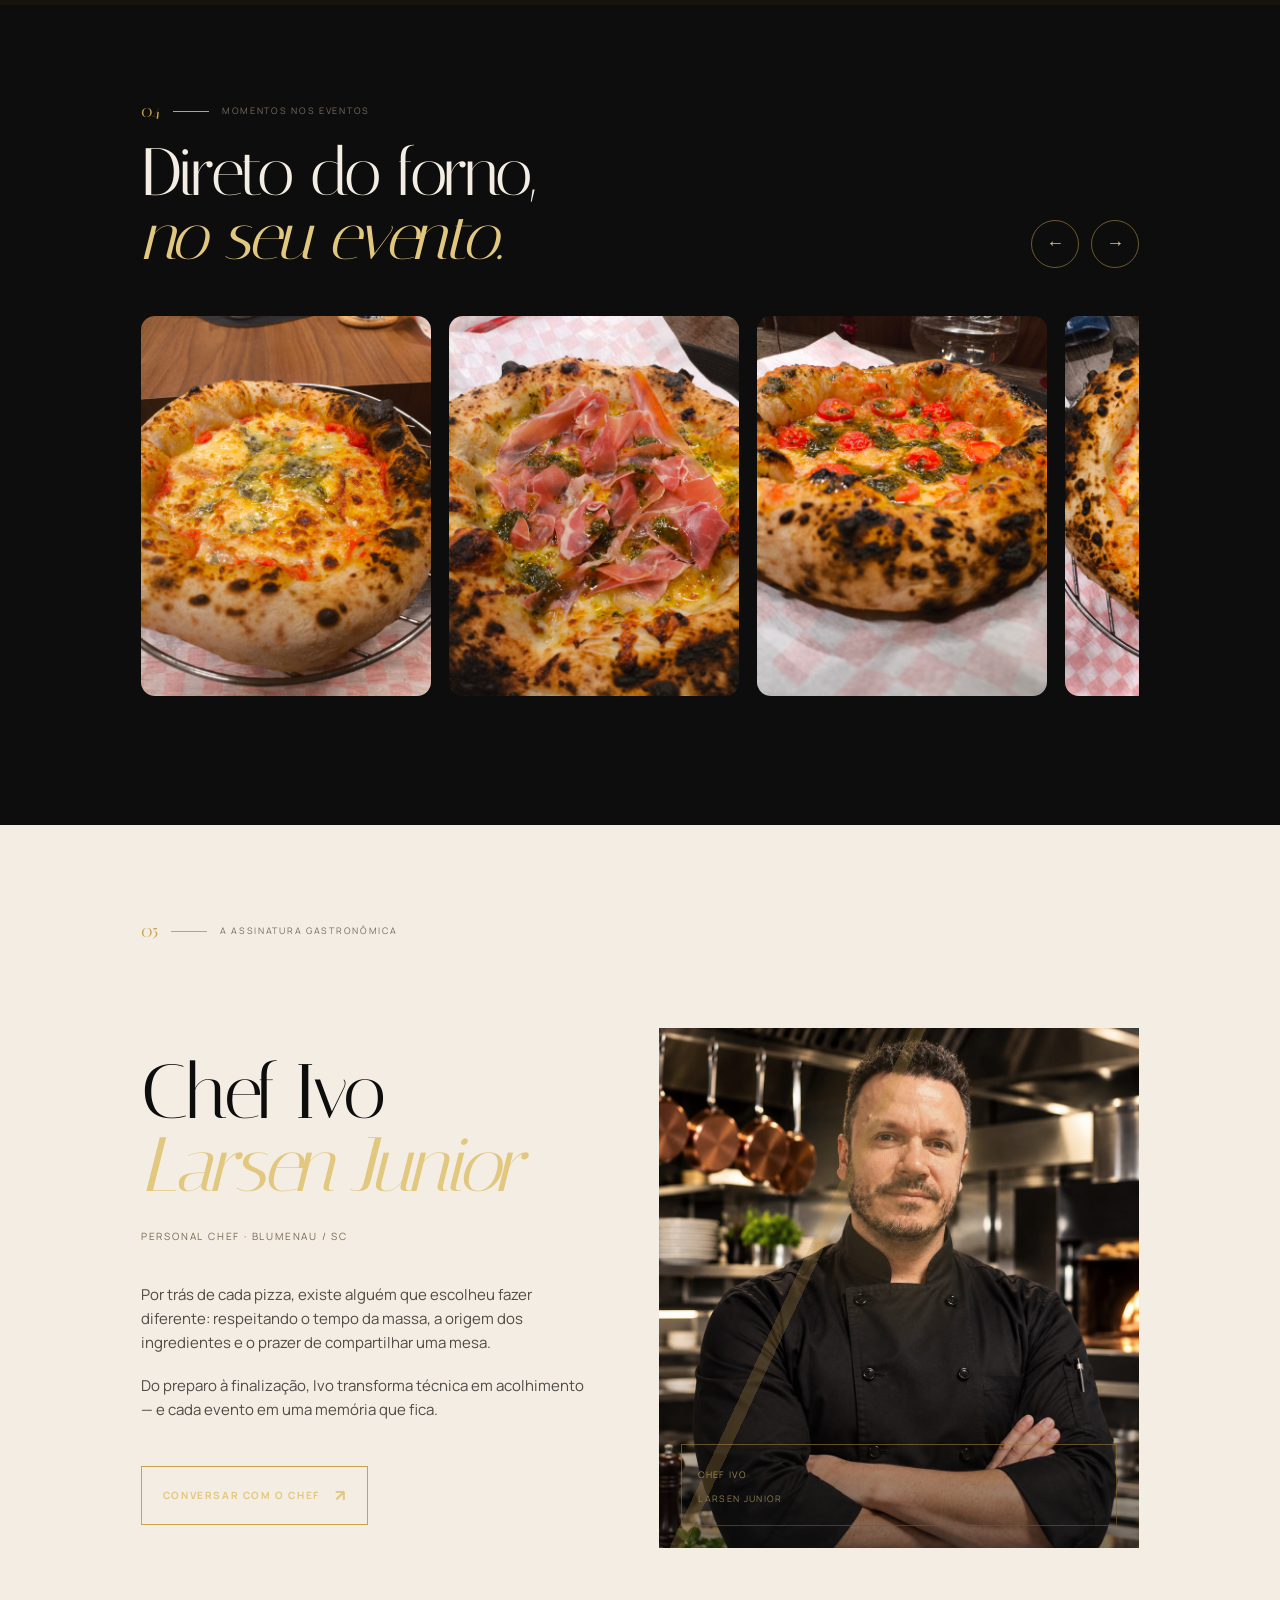
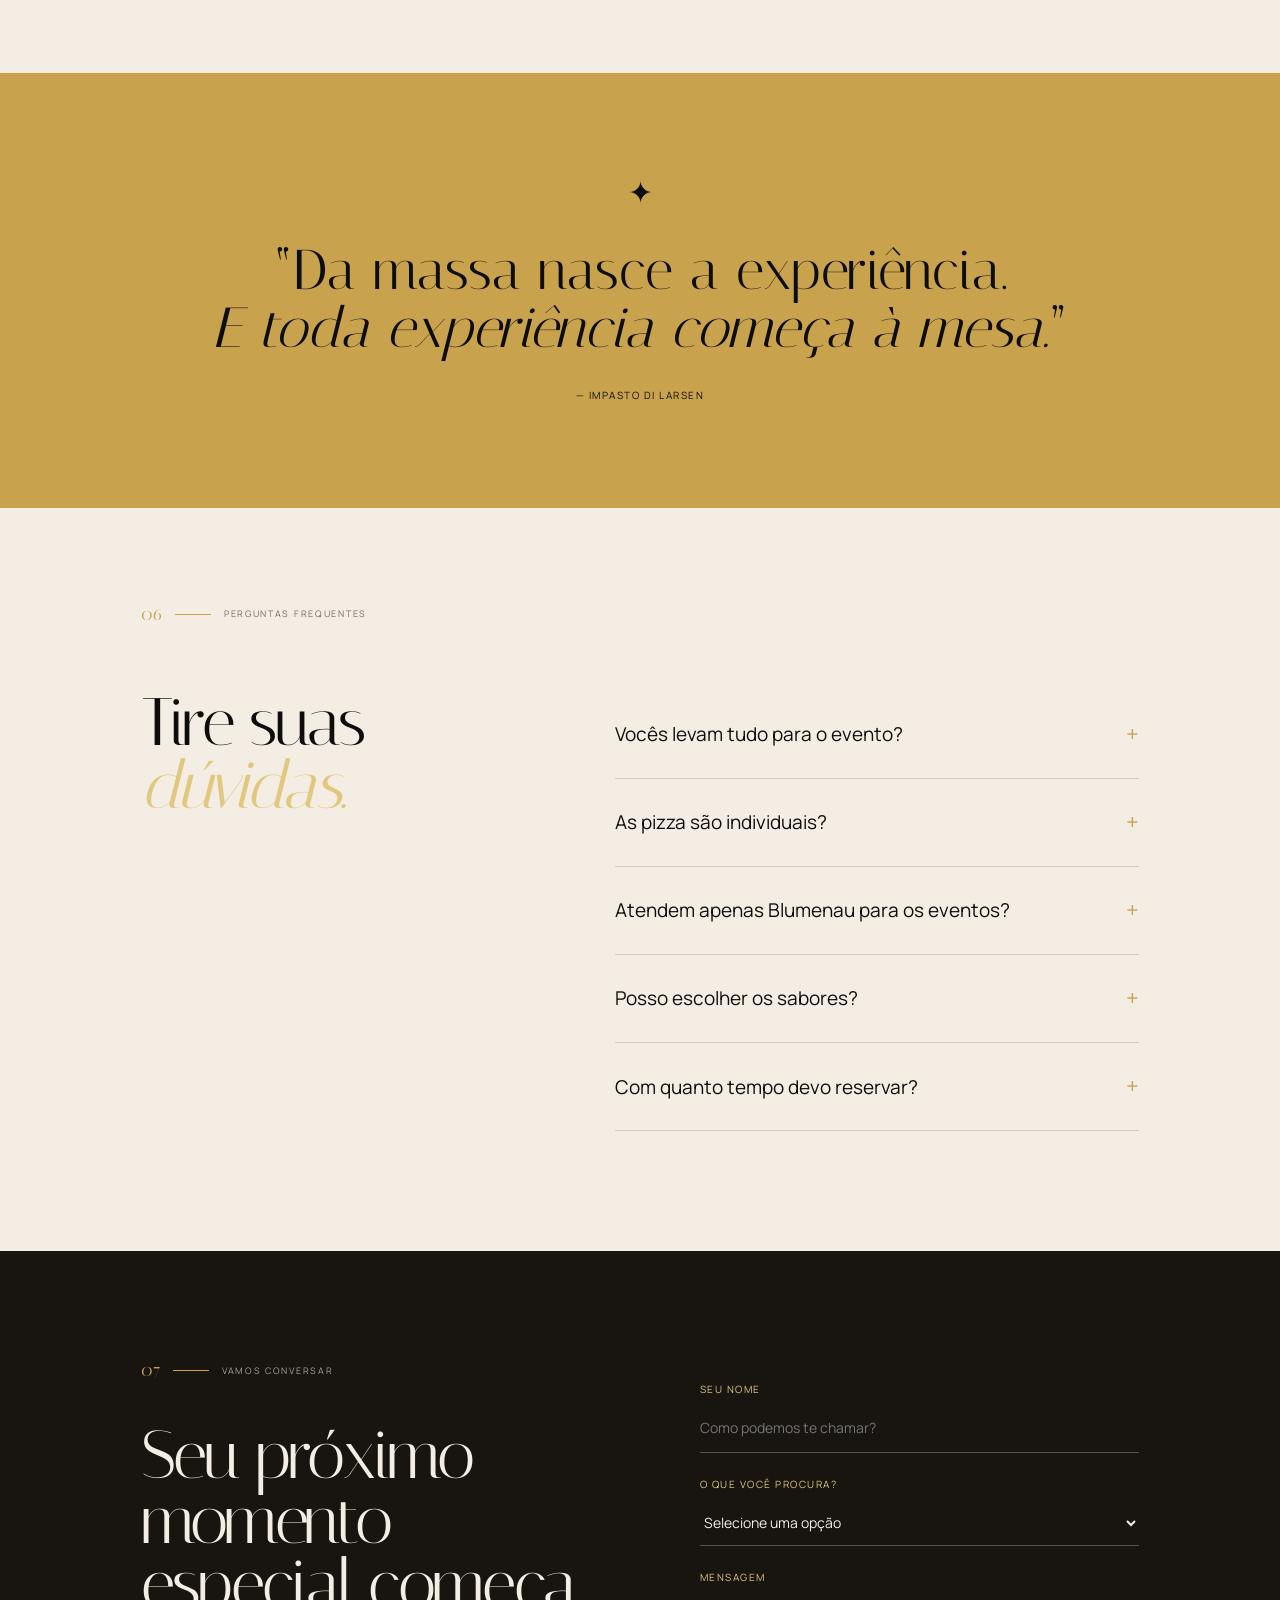
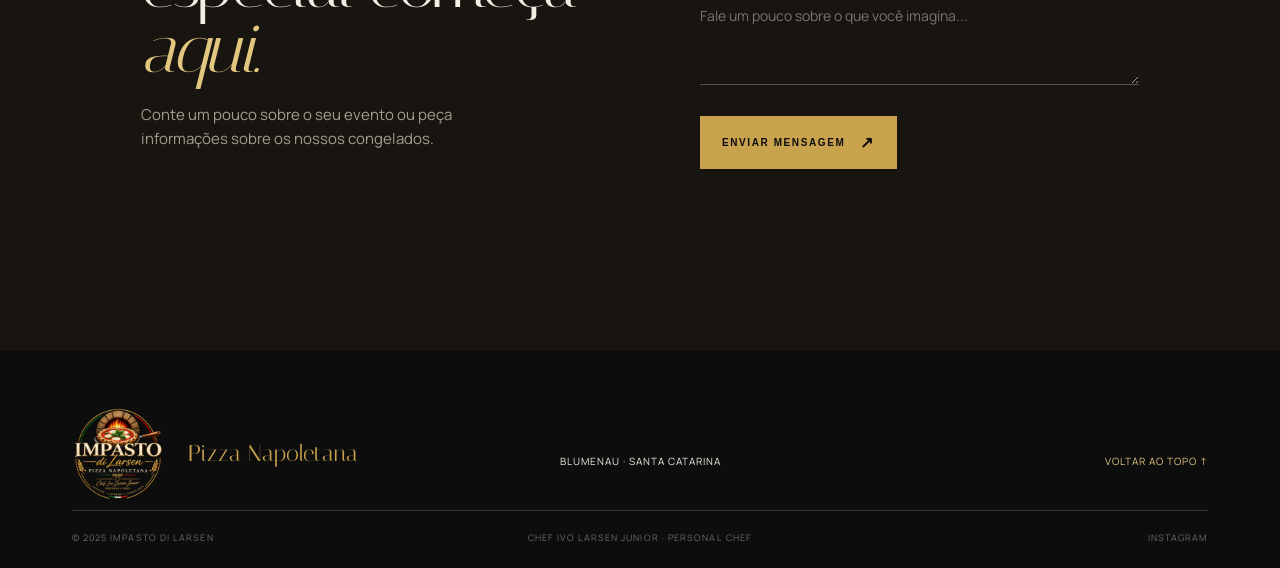
==== commit efce6a12: "foto ivo" ====
--- a/index.html
+++ b/index.html
@@ -185,7 +185,7 @@
 
     <section class="chef section-pad" id="chef">
       <div class="section-kicker"><span>05</span><span class="kicker-rule"></span><span>A ASSINATURA GASTRONÔMICA</span></div>
-      <div class="chef-grid"><div class="chef-copy"><h2>Chef Ivo<br /><em>Larsen Junior</em></h2><div class="chef-role">Personal Chef · Blumenau / SC</div><p>Por trás de cada pizza, existe alguém que escolheu fazer diferente: respeitando o tempo da massa, a origem dos ingredientes e o prazer de compartilhar uma mesa.</p><p class="muted">Do preparo à finalização, Ivo transforma técnica em acolhimento — e cada evento em uma memória que fica.</p><a class="button button-outline" href="#contato">Conversar com o chef <span>↗</span></a></div><div class="chef-portrait"><div class="portrait-inner"><div class="portrait-mark">I / L</div><span>Chef Ivo<br />Larsen Junior</span></div></div></div>
+      <div class="chef-grid"><div class="chef-copy"><h2>Chef Ivo<br /><em>Larsen Junior</em></h2><div class="chef-role">Personal Chef · Blumenau / SC</div><p>Por trás de cada pizza, existe alguém que escolheu fazer diferente: respeitando o tempo da massa, a origem dos ingredientes e o prazer de compartilhar uma mesa.</p><p class="muted">Do preparo à finalização, Ivo transforma técnica em acolhimento — e cada evento em uma memória que fica.</p><a class="button button-outline" href="#contato">Conversar com o chef <span>↗</span></a></div><div class="chef-portrait"><img src="assets/chef-ivo.jpeg" alt="Chef Ivo Larsen Junior, personal chef da Impasto di Larsen, na cozinha" /><div class="portrait-inner"><span>Chef Ivo<br />Larsen Junior</span></div></div></div>
     </section>
 
     <section class="manifesto"><div class="manifesto-mark">✦</div><p>“Da massa nasce a experiência.<br /><em>E toda experiência começa à mesa.</em>”</p><span>— Impasto di Larsen</span></section>
--- a/styles.css
+++ b/styles.css
@@ -136,7 +136,8 @@
 .chef-copy p { color: #4f4b45; margin: 0 0 19px; }
 .chef-copy .button { margin-top: 25px; }
 .chef-portrait { background: linear-gradient(135deg, #2b2b26, #17140f); height: 520px; justify-self: end; overflow: hidden; position: relative; width: min(100%, 480px); }
-.chef-portrait:before { background: radial-gradient(ellipse at 50% 30%, rgba(200,167,104,.4), transparent 34%), linear-gradient(115deg, transparent 35%, rgba(180,139,67,.32) 35% 37%, transparent 37%); content: ''; inset: 0; position: absolute; }
+.chef-portrait img { filter: saturate(.88); height: 100%; object-fit: cover; object-position: center 18%; width: 100%; }
+.chef-portrait:after { background: radial-gradient(ellipse at 50% 30%, rgba(200,167,104,.32), transparent 34%), linear-gradient(115deg, transparent 35%, rgba(180,139,67,.26) 35% 37%, transparent 37%), linear-gradient(0deg, rgba(13,13,13,.55), transparent 38%); content: ''; inset: 0; position: absolute; }
 .portrait-inner { border: 1px solid rgba(201,162,78,.6); bottom: 22px; color: var(--gold-light); left: 22px; padding: 16px; position: absolute; right: 22px; }
 .portrait-mark { font-family: var(--serif); font-size: 35px; letter-spacing: .13em; }
 .portrait-inner span { font-size: 9px; letter-spacing: .15em; text-transform: uppercase; }
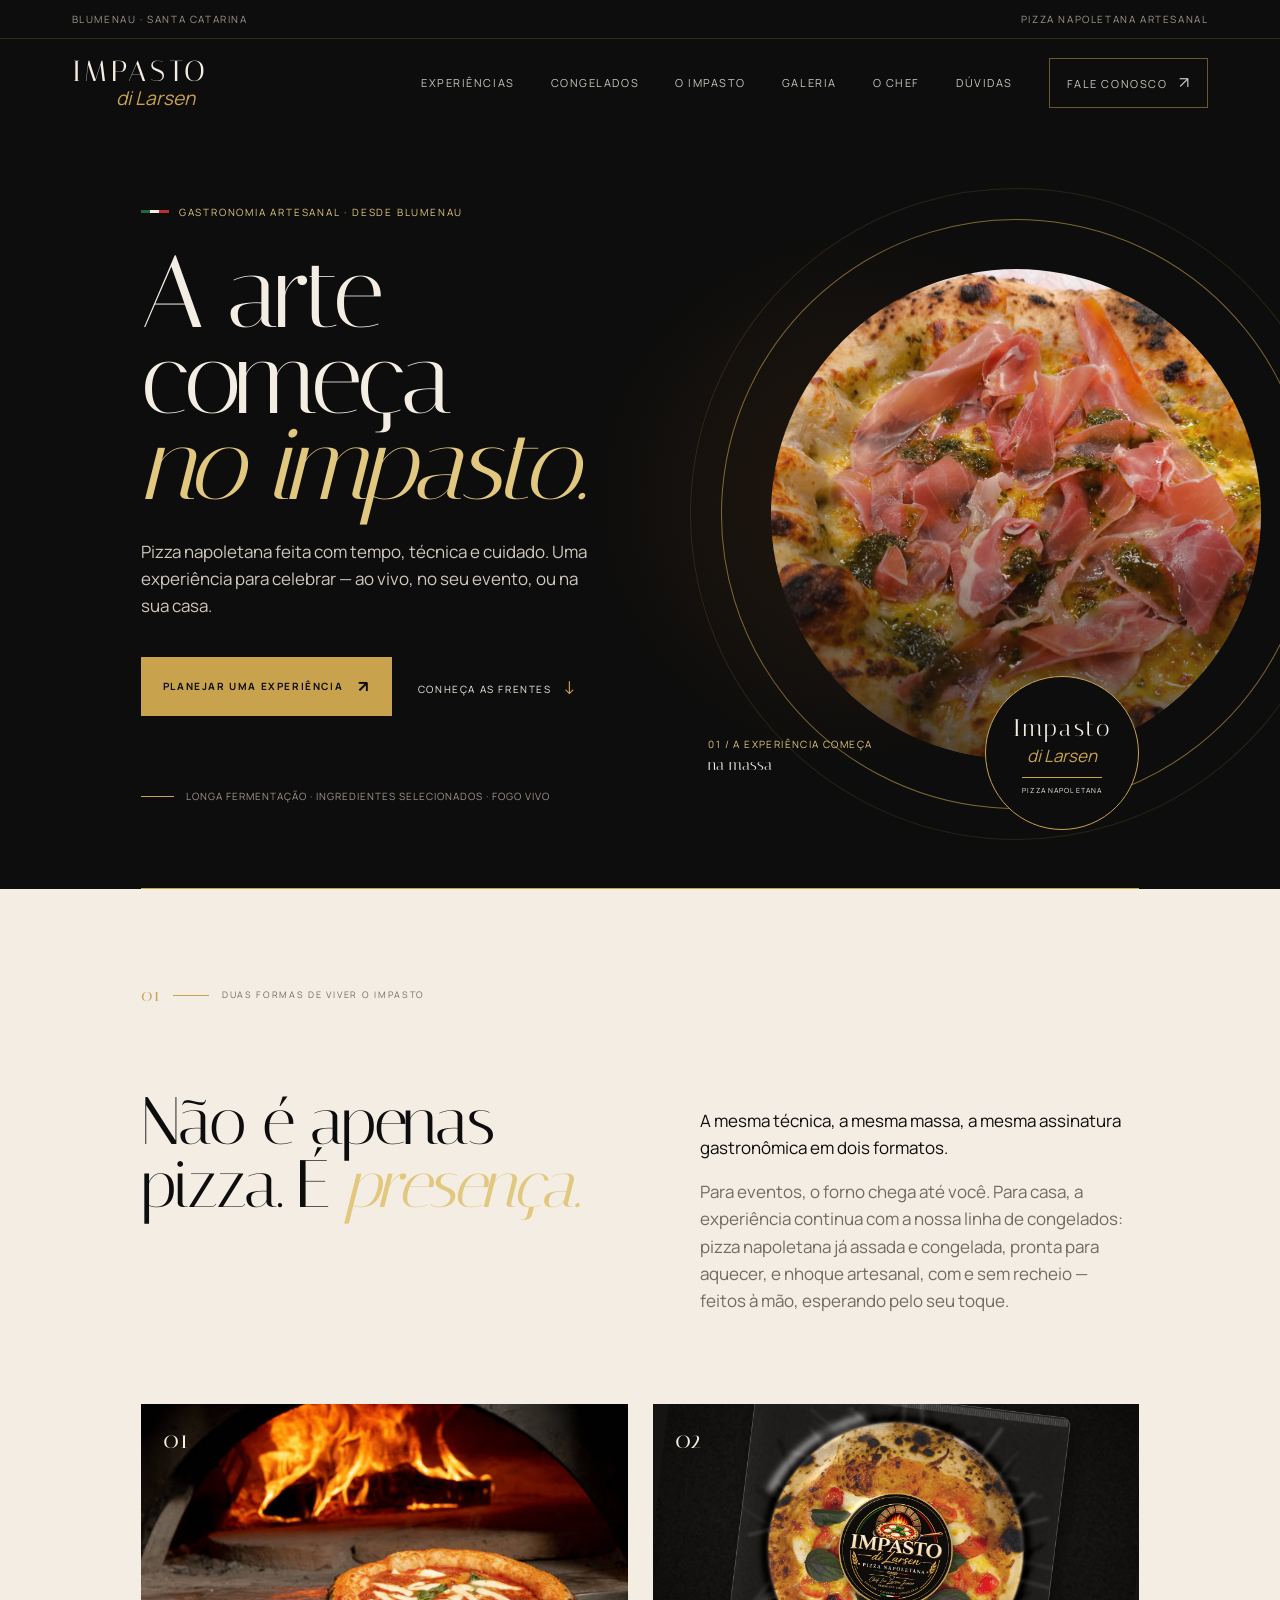
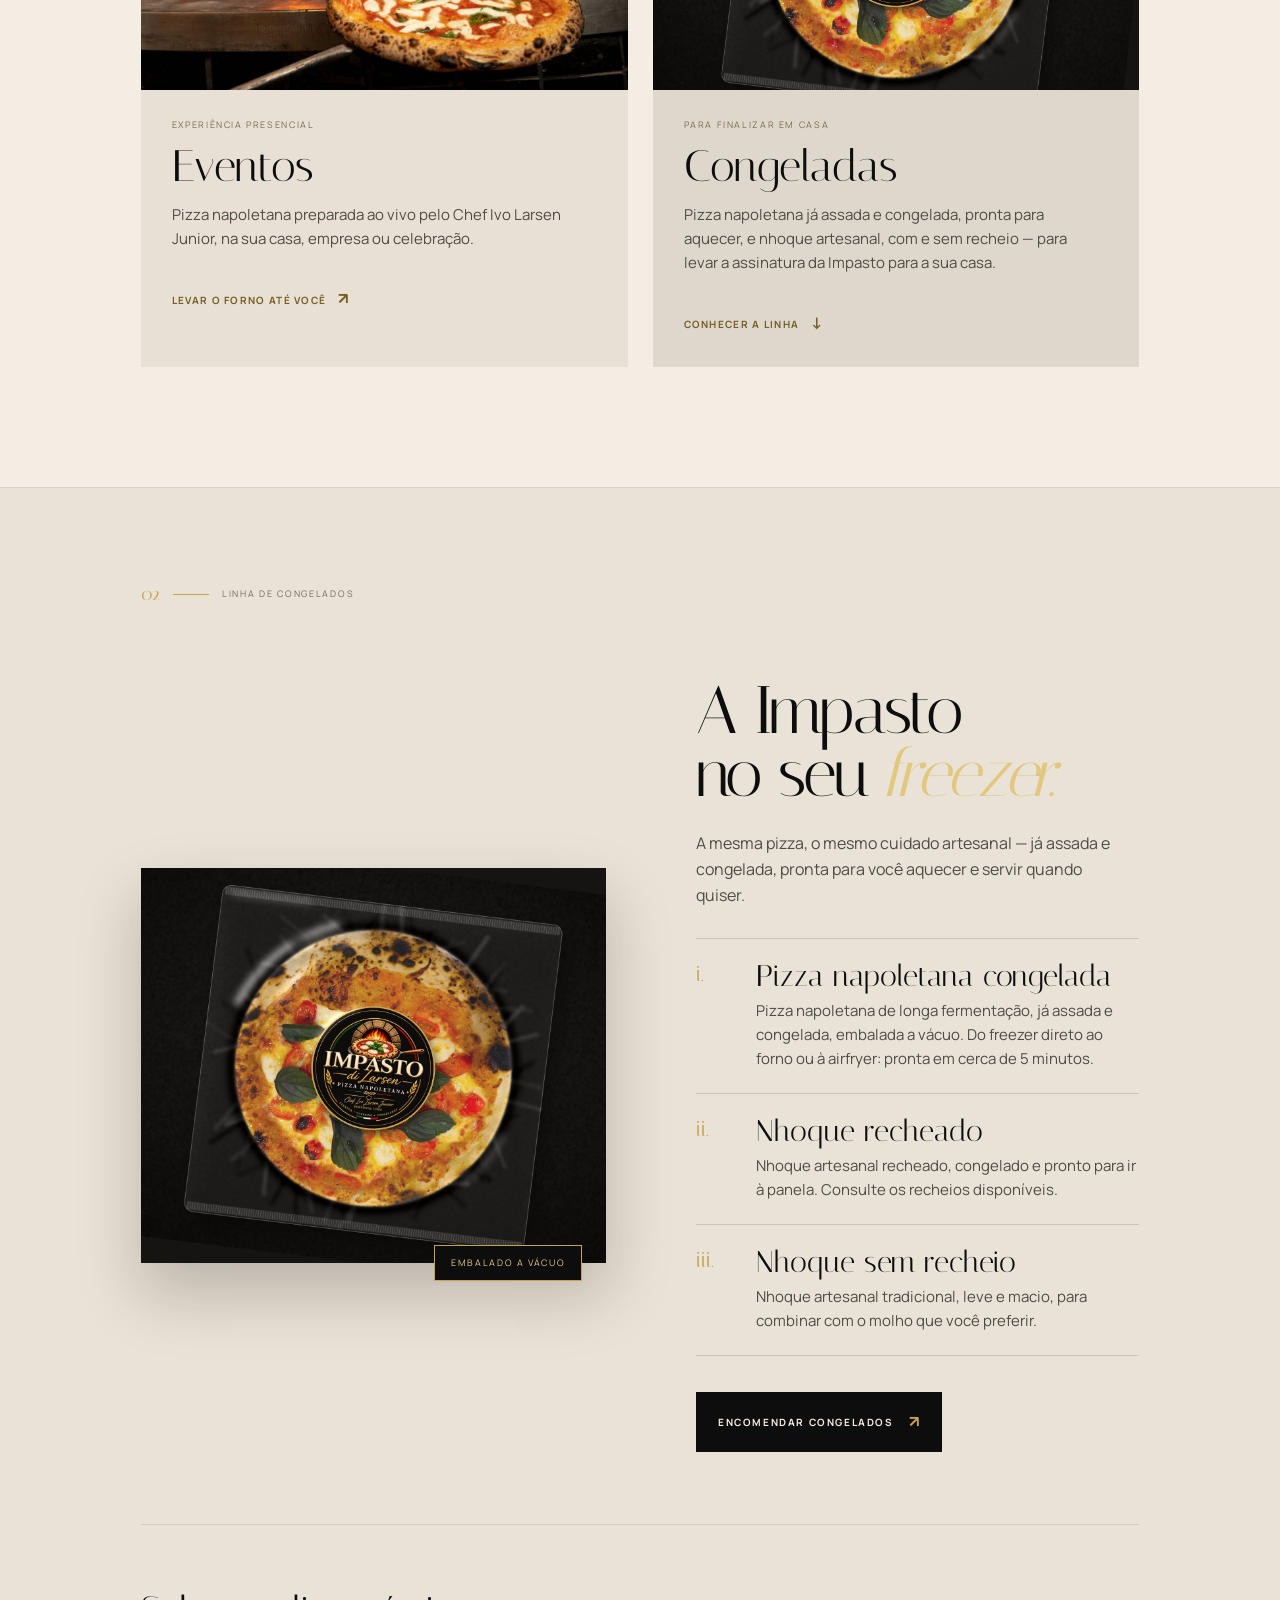
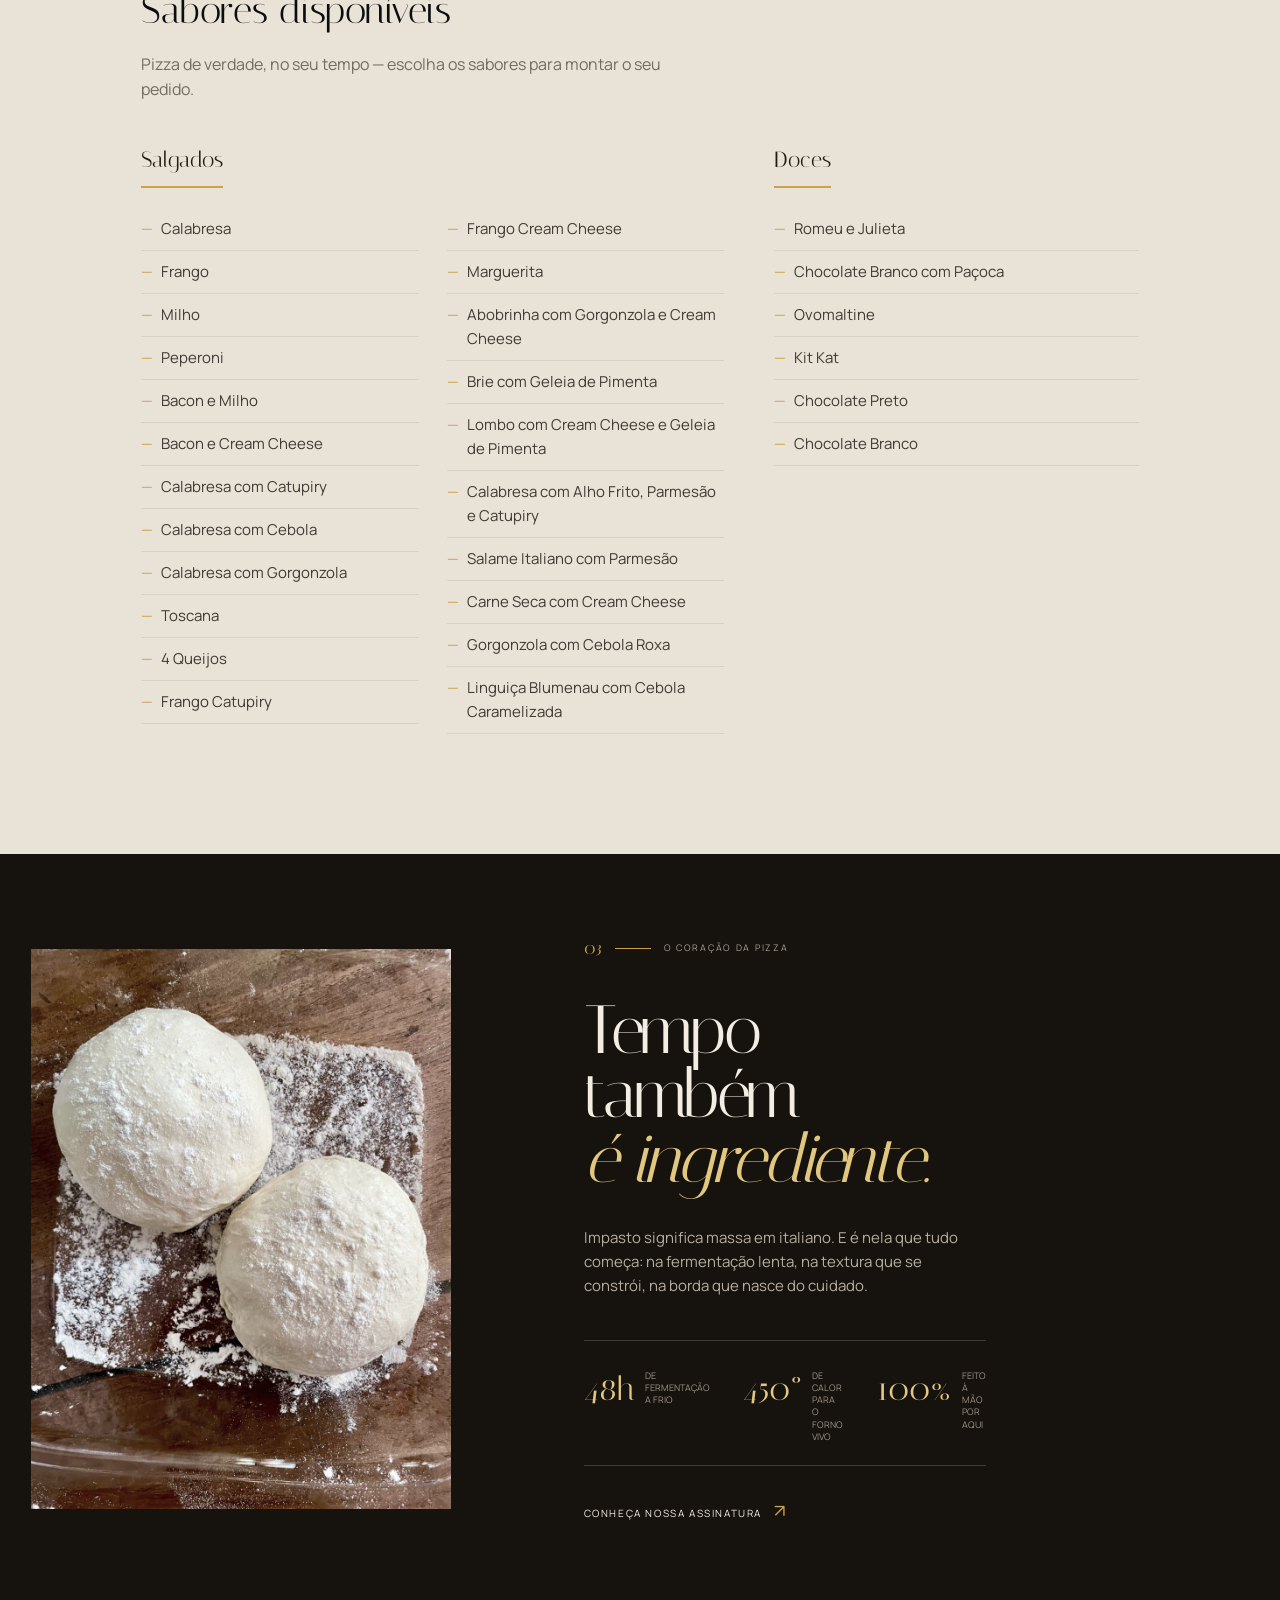
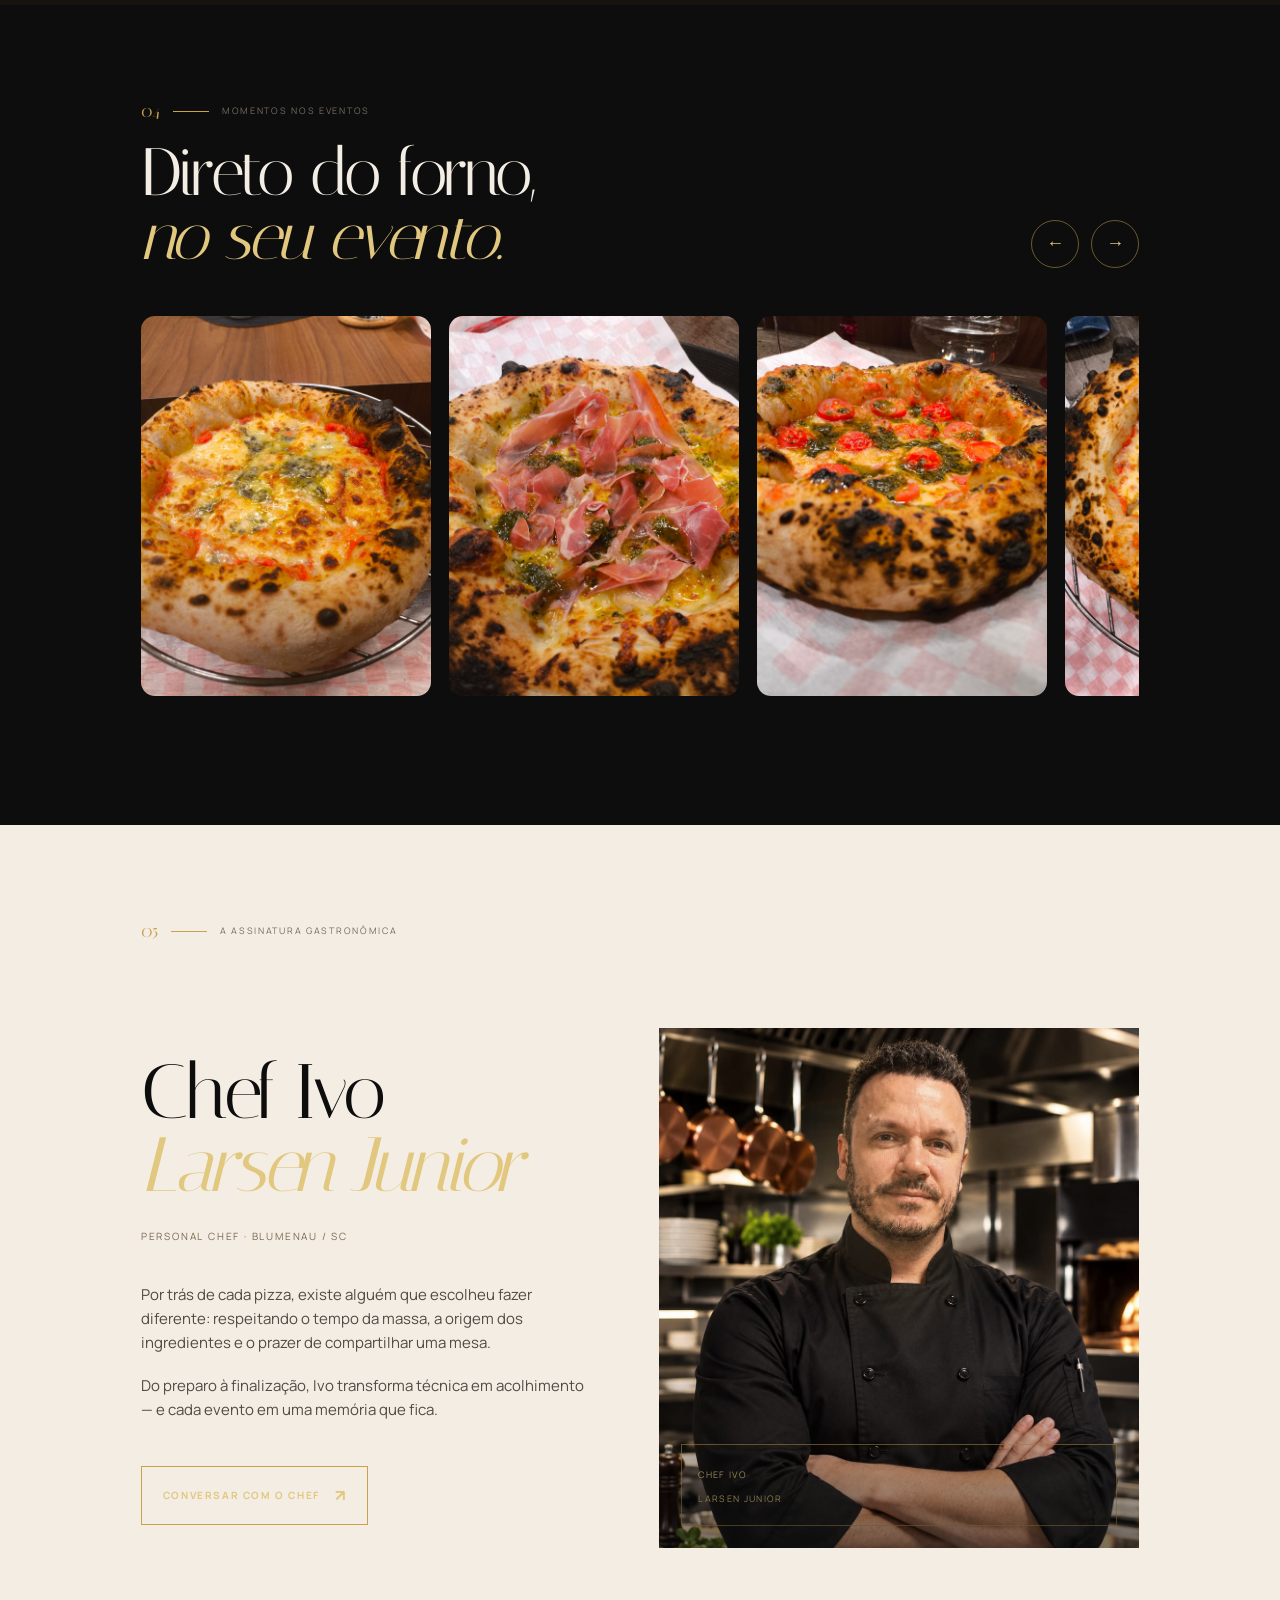
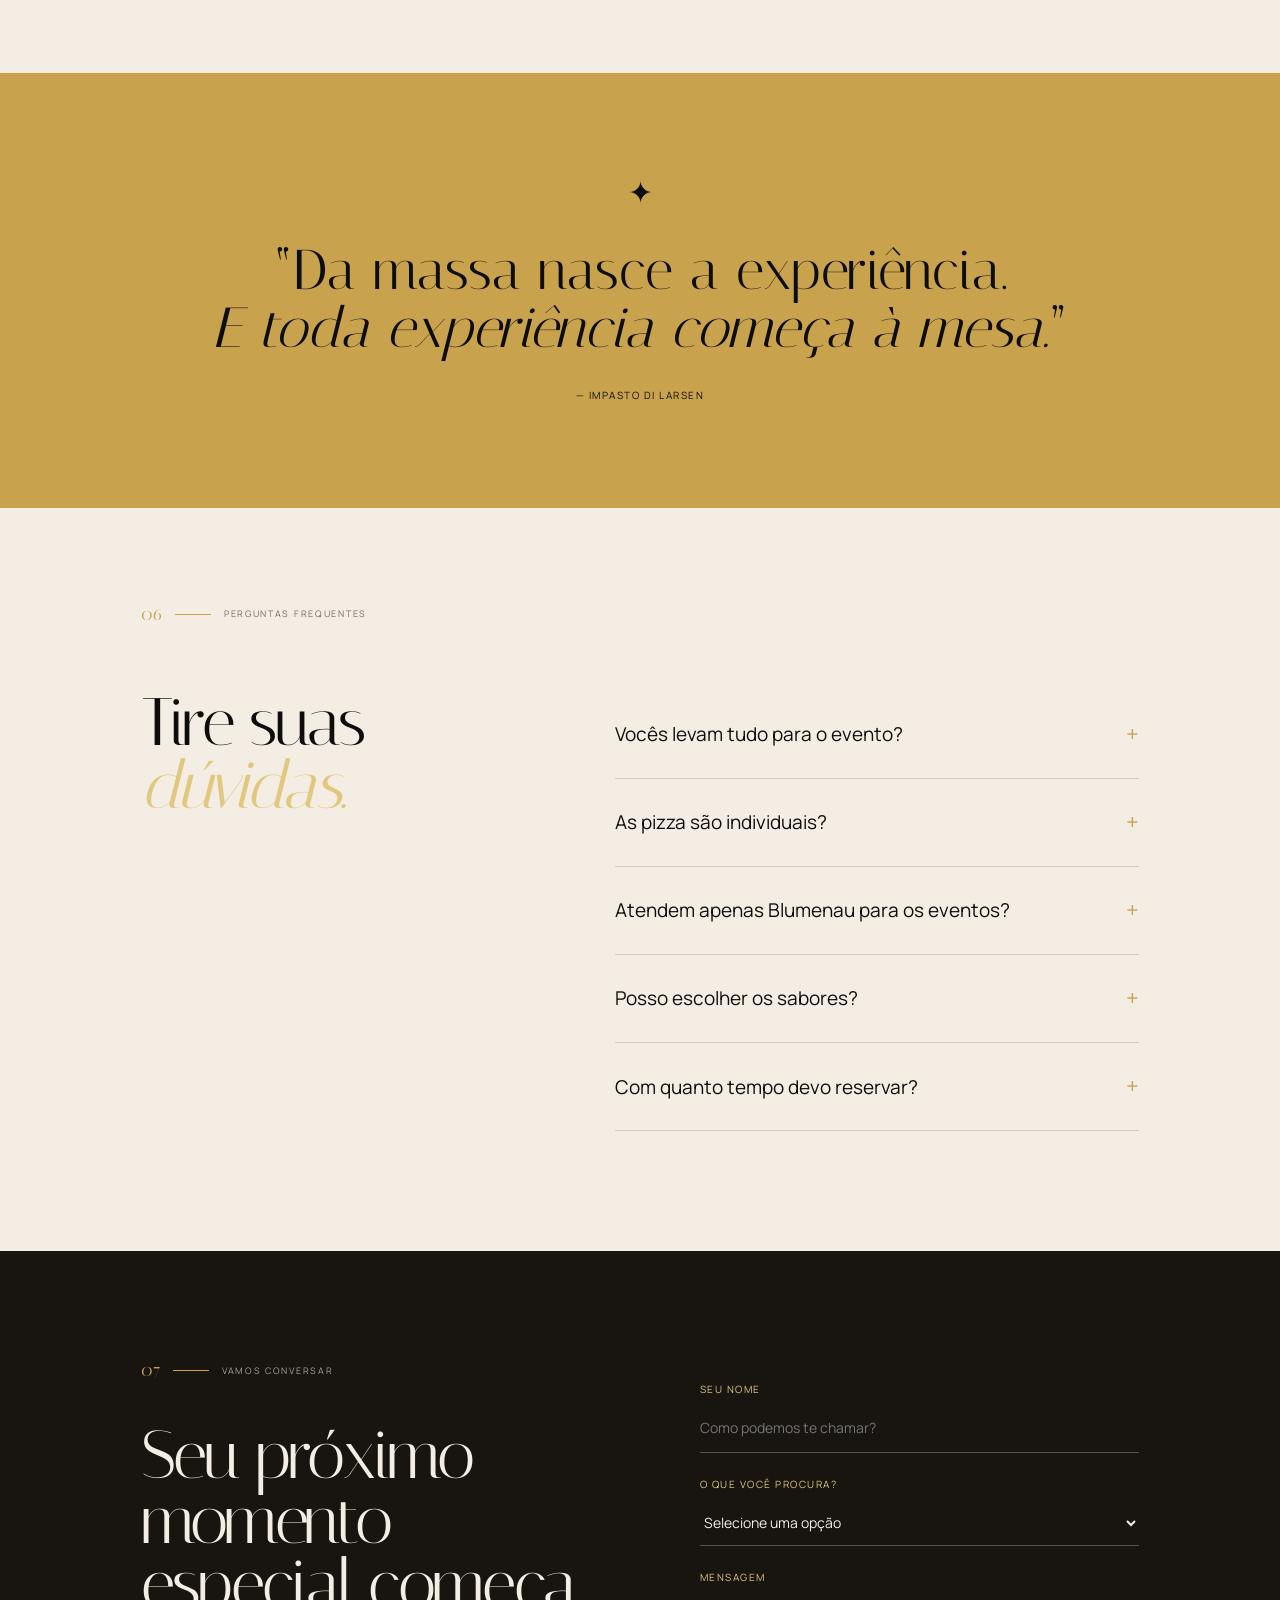
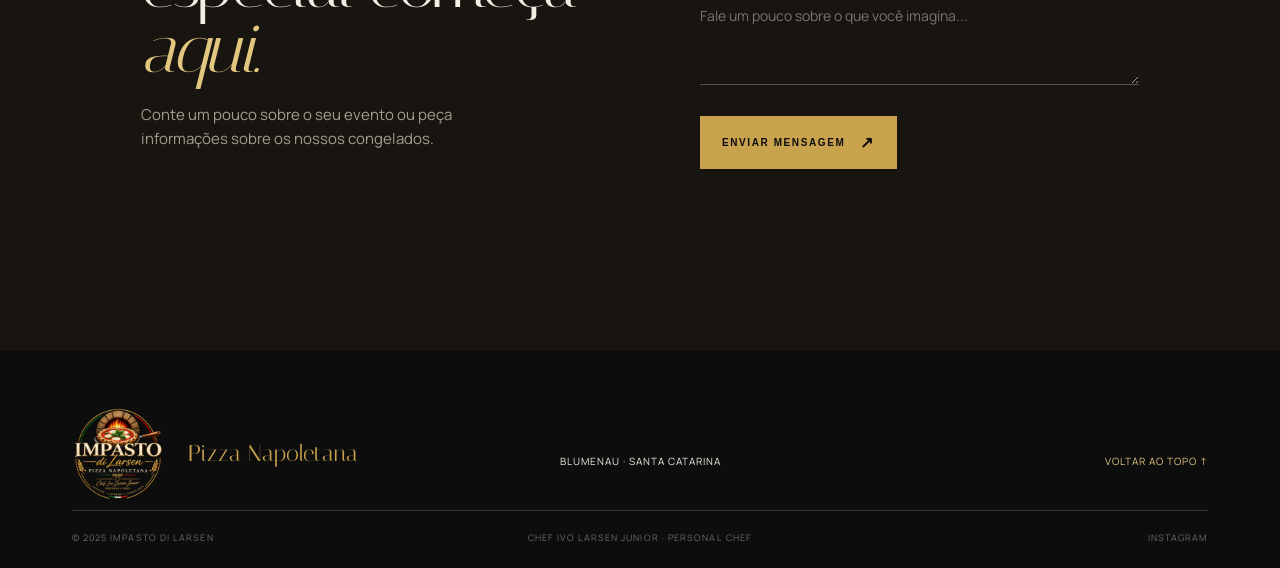
==== commit cef21efb: "tag google" ====
--- a/index.html
+++ b/index.html
@@ -2,6 +2,15 @@
 <html lang="pt-BR">
 <head>
   <meta charset="UTF-8" />
+  <!-- Google tag (gtag.js) -->
+  <script async src="https://www.googletagmanager.com/gtag/js?id=AW-18531132535"></script>
+  <script>
+    window.dataLayer = window.dataLayer || [];
+    function gtag(){dataLayer.push(arguments);}
+    gtag('js', new Date());
+
+    gtag('config', 'AW-18531132535');
+  </script>
   <meta name="viewport" content="width=device-width, initial-scale=1.0" />
   <meta name="description" content="Impasto di Larsen — pizza napoletana artesanal, experiências gastronômicas para eventos e linha de congelados (pizza napoletana já assada e congelada, pronta para aquecer, e nhoque artesanal) em Blumenau." />
   <meta name="theme-color" content="#0d0d0d" />
@@ -104,7 +113,7 @@
           <a class="button button-dark" href="#contato" data-interest="Congelados">Encomendar congelados <span>↗</span></a>
         </div>
       </div>
-      <div class="flavors">
+      <div class="flavors" id="sabores">
         <div class="flavors-head">
           <h3>Sabores disponíveis</h3>
           <p class="muted">Pizza de verdade, no seu tempo — escolha os sabores para montar o seu pedido.</p>
--- a/styles.css
+++ b/styles.css
@@ -137,7 +137,7 @@
 .chef-copy .button { margin-top: 25px; }
 .chef-portrait { background: linear-gradient(135deg, #2b2b26, #17140f); height: 520px; justify-self: end; overflow: hidden; position: relative; width: min(100%, 480px); }
 .chef-portrait img { filter: saturate(.88); height: 100%; object-fit: cover; object-position: center 18%; width: 100%; }
-.chef-portrait:after { background: radial-gradient(ellipse at 50% 30%, rgba(200,167,104,.32), transparent 34%), linear-gradient(115deg, transparent 35%, rgba(180,139,67,.26) 35% 37%, transparent 37%), linear-gradient(0deg, rgba(13,13,13,.55), transparent 38%); content: ''; inset: 0; position: absolute; }
+.chef-portrait:after { background: radial-gradient(ellipse at 50% 30%, rgba(200,167,104,.22), transparent 34%), linear-gradient(0deg, rgba(13,13,13,.55), transparent 38%); content: ''; inset: 0; position: absolute; }
 .portrait-inner { border: 1px solid rgba(201,162,78,.6); bottom: 22px; color: var(--gold-light); left: 22px; padding: 16px; position: absolute; right: 22px; }
 .portrait-mark { font-family: var(--serif); font-size: 35px; letter-spacing: .13em; }
 .portrait-inner span { font-size: 9px; letter-spacing: .15em; text-transform: uppercase; }
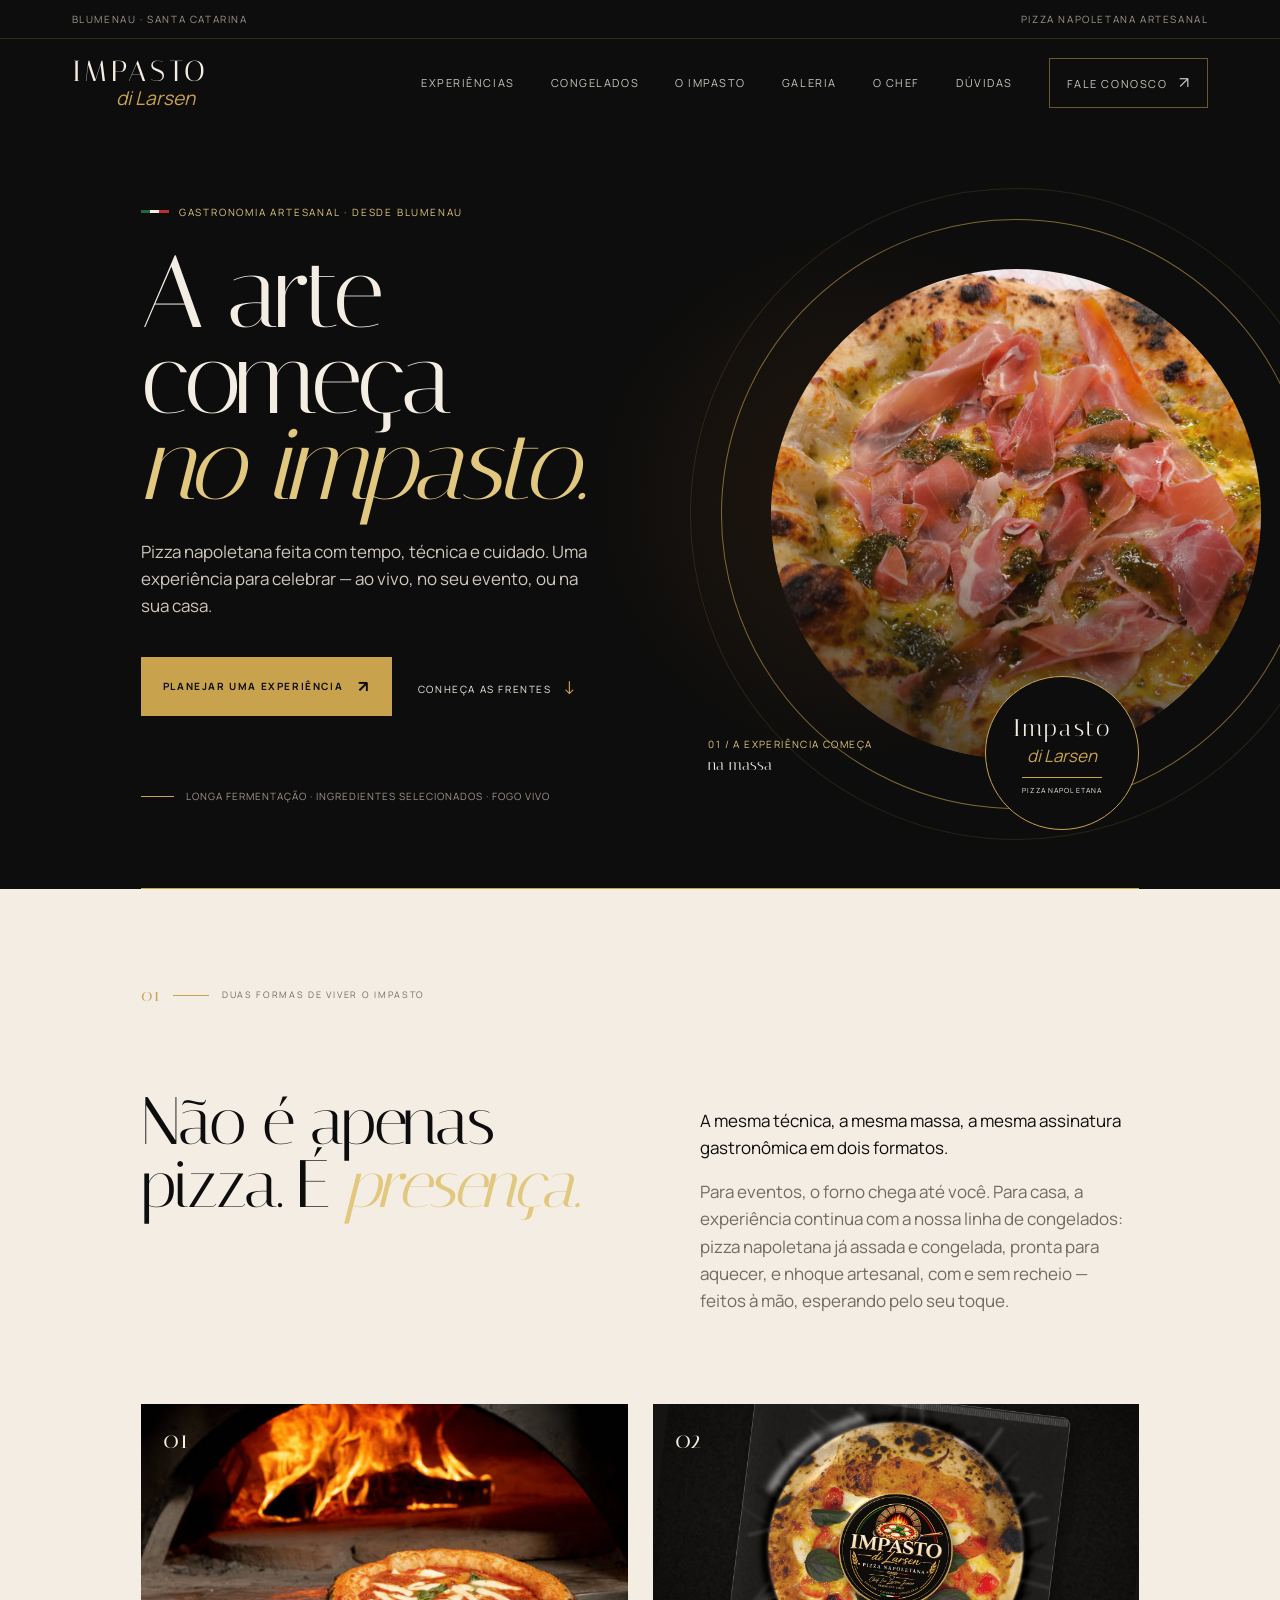
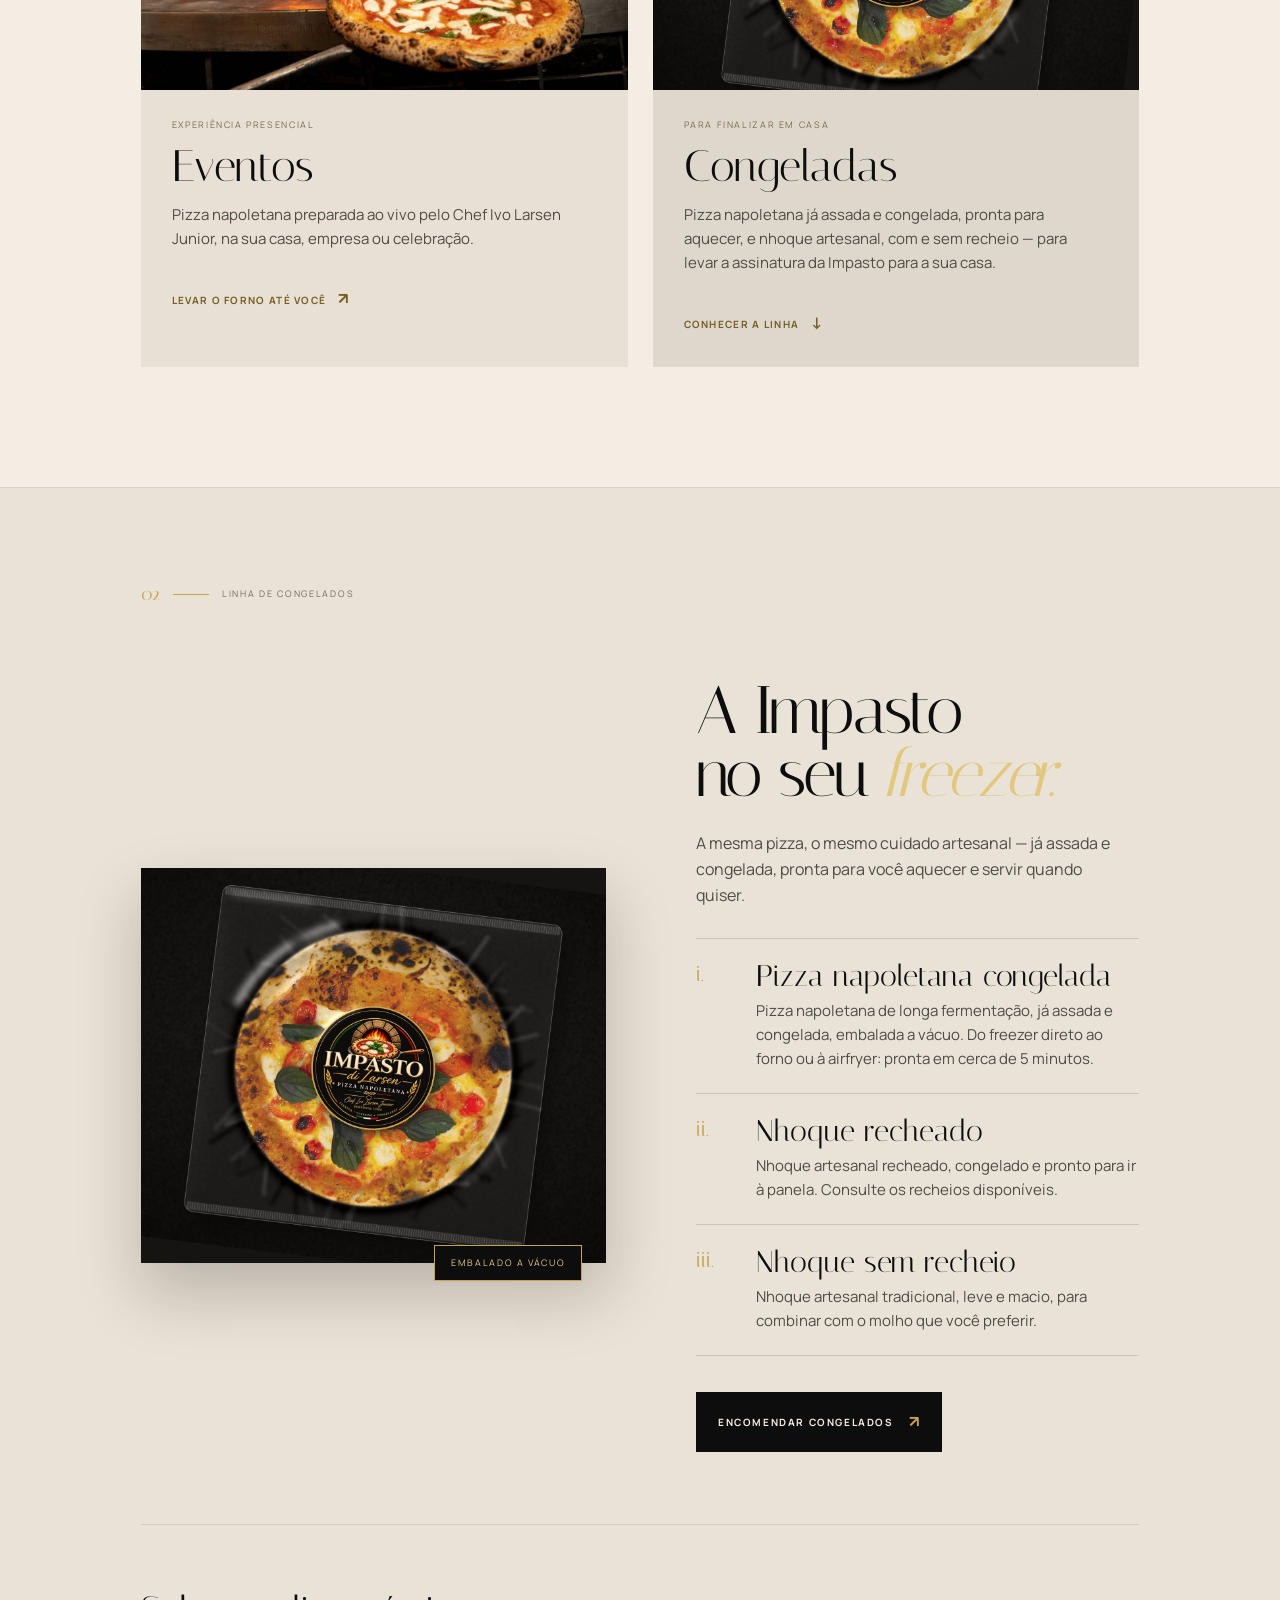
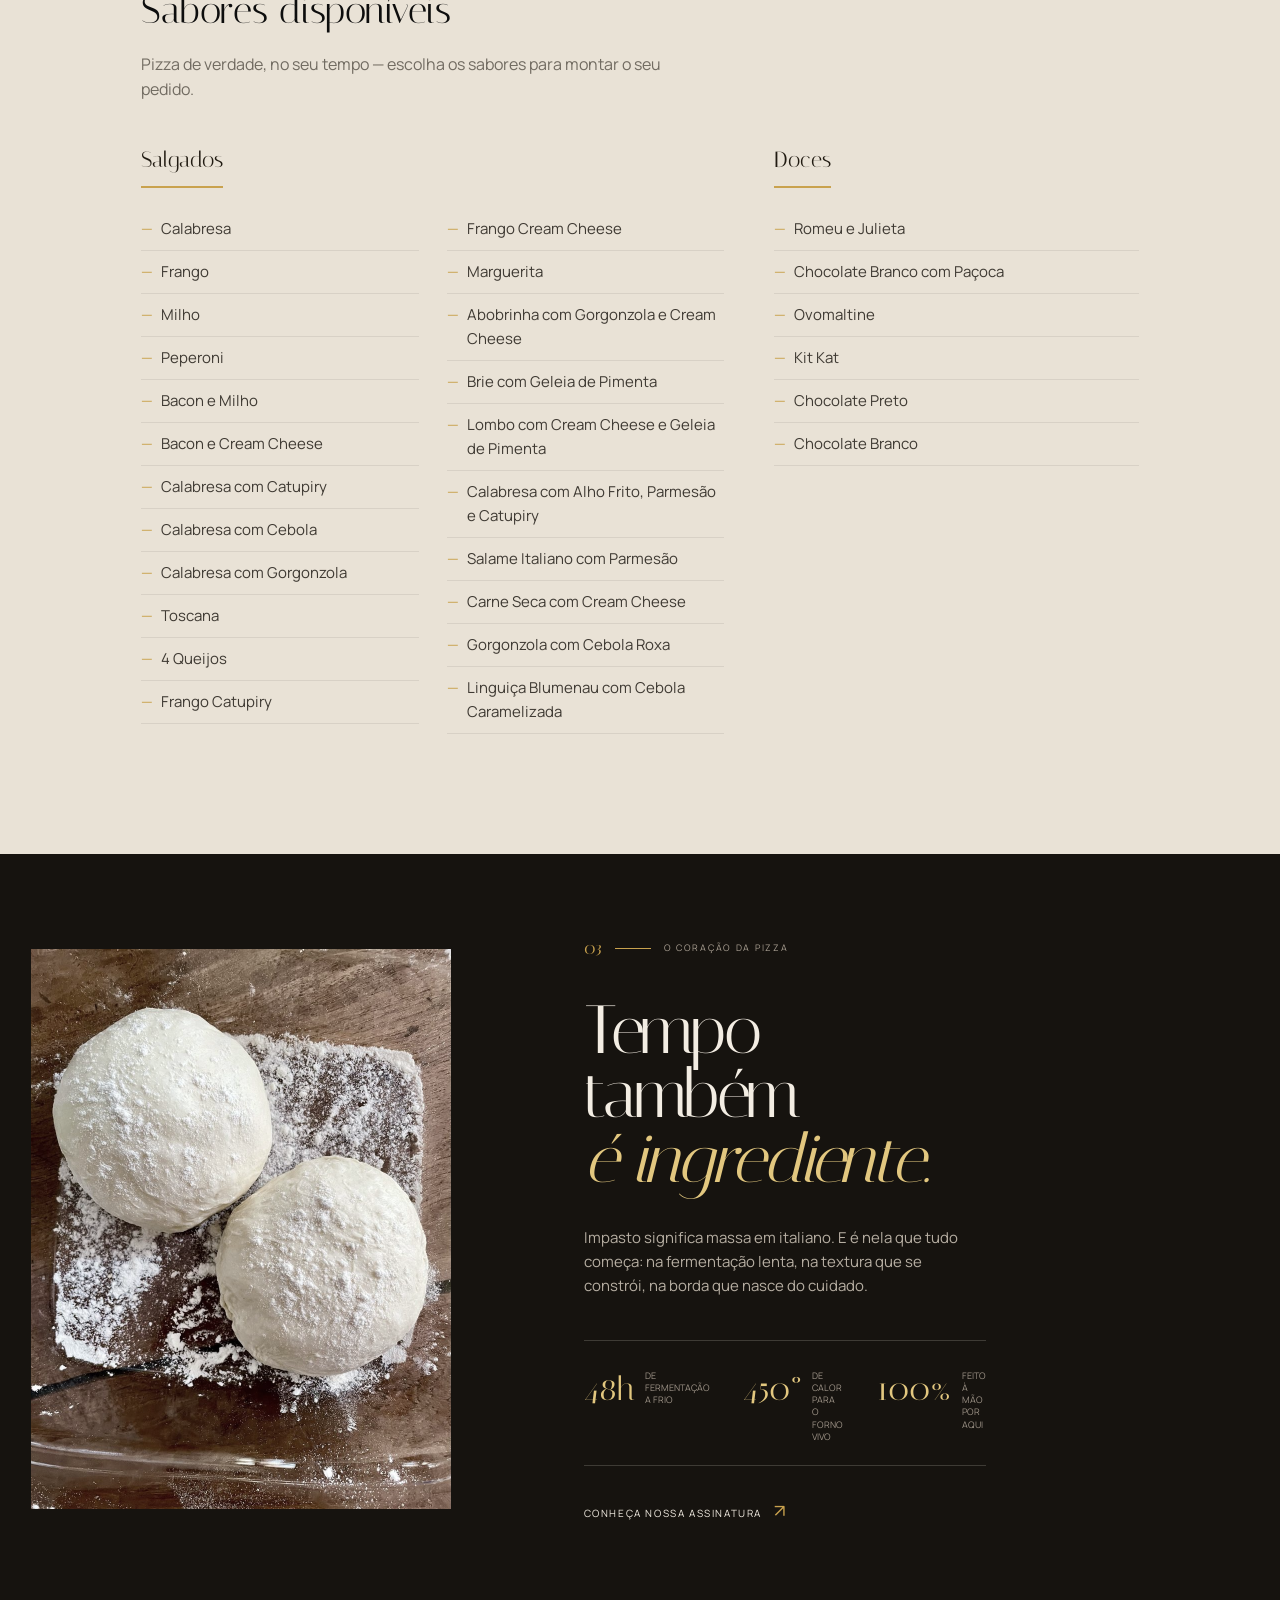
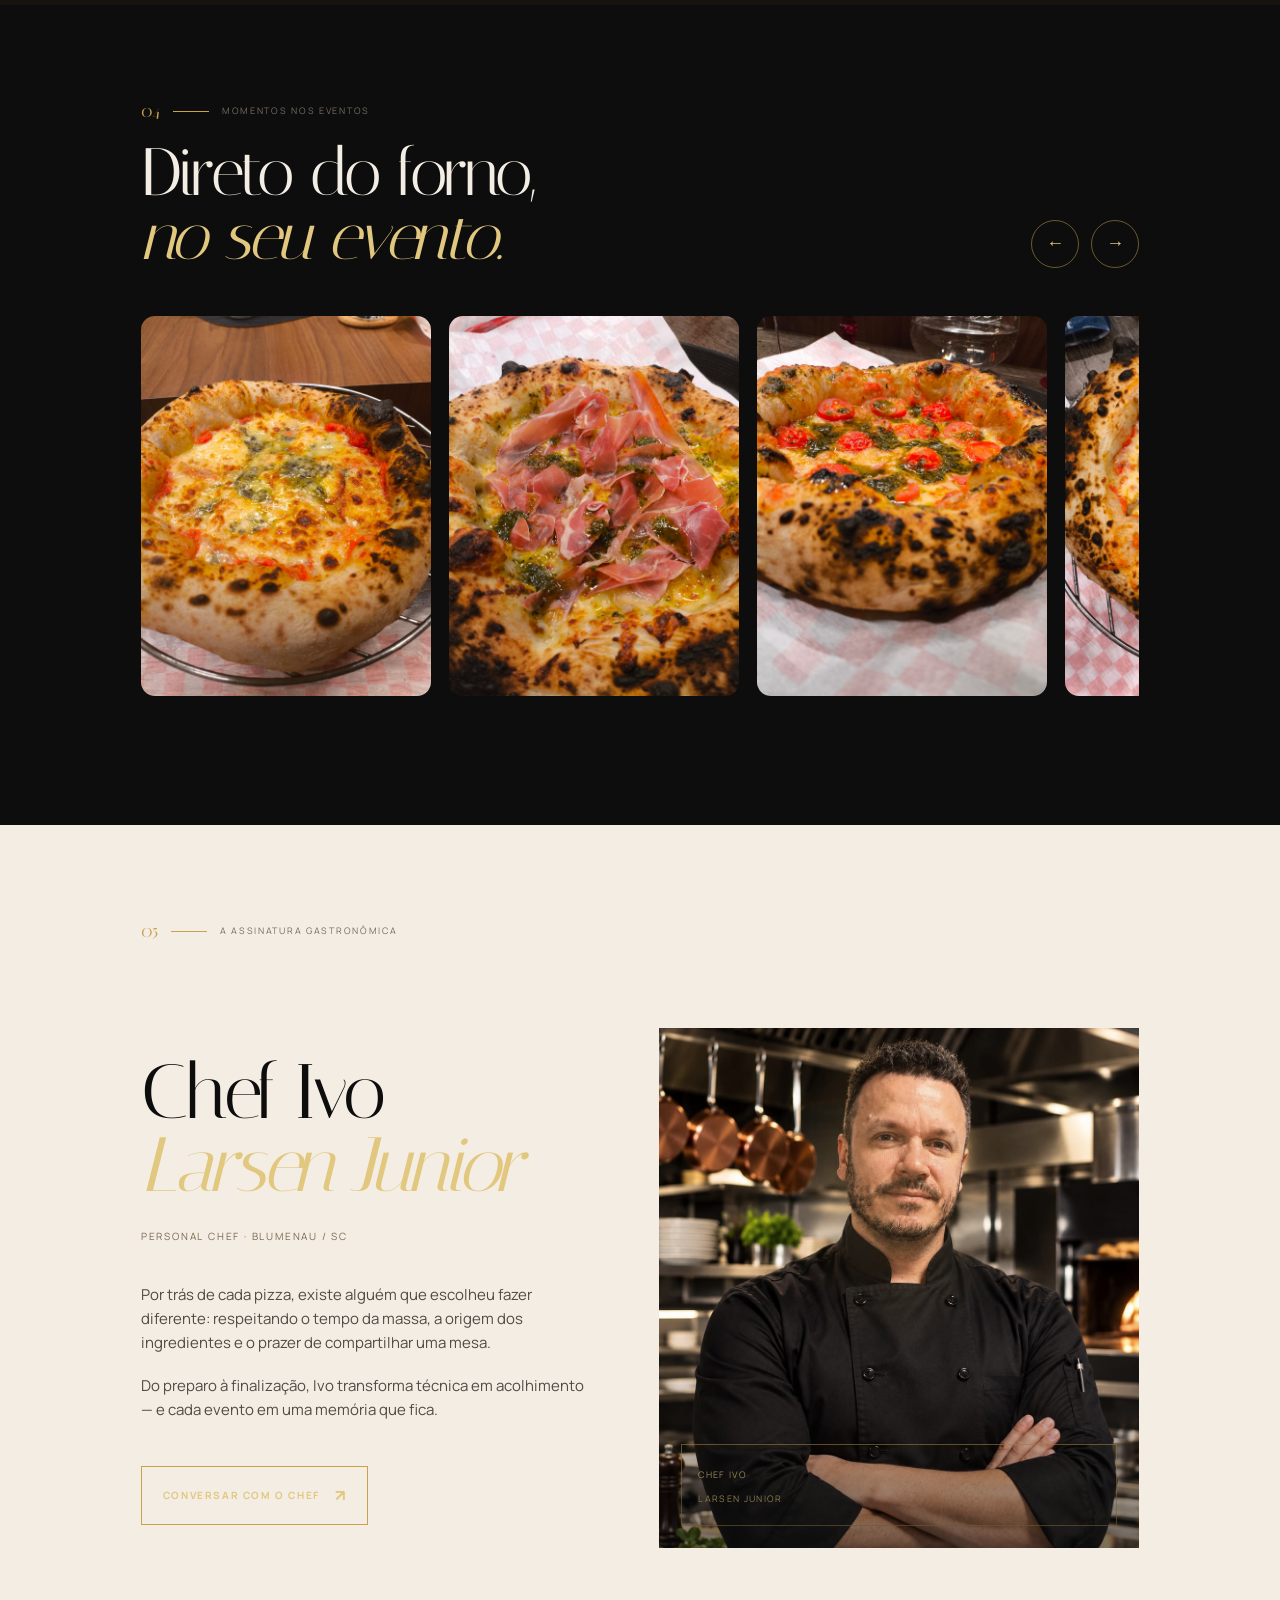
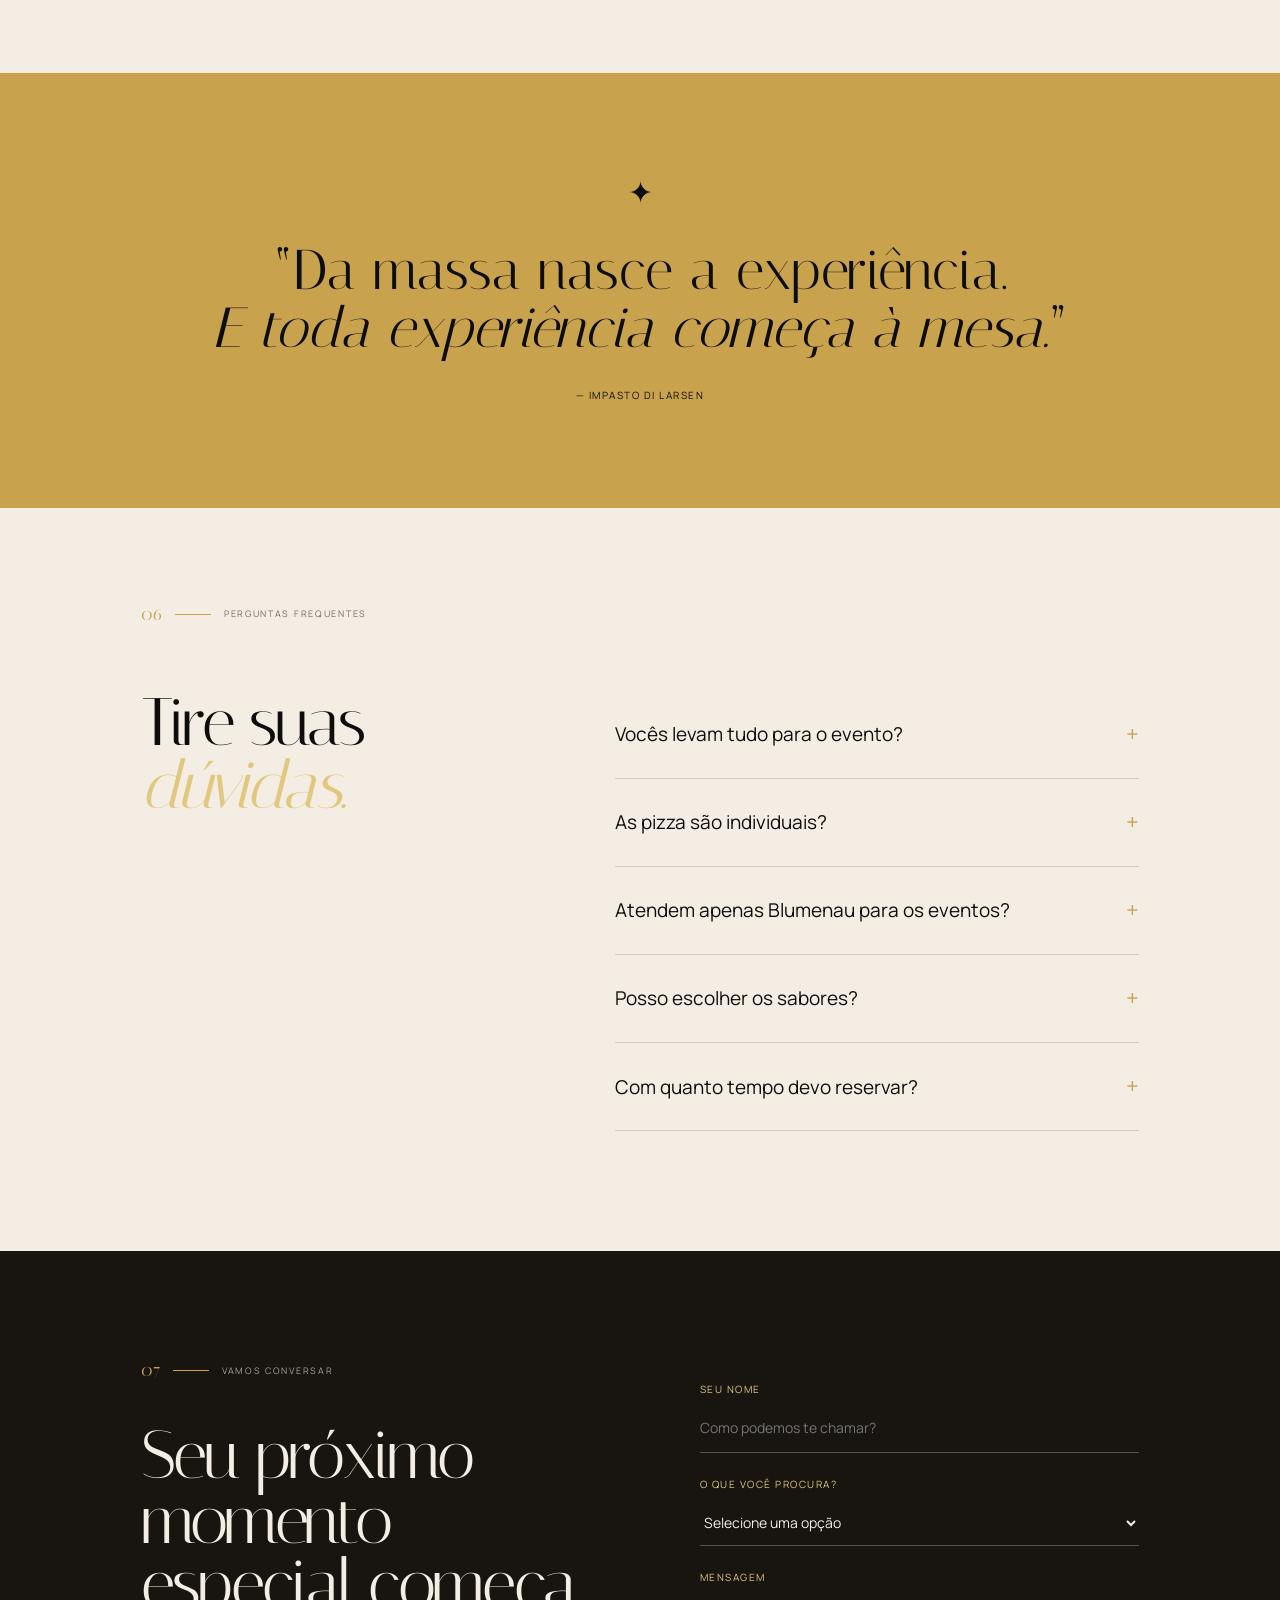
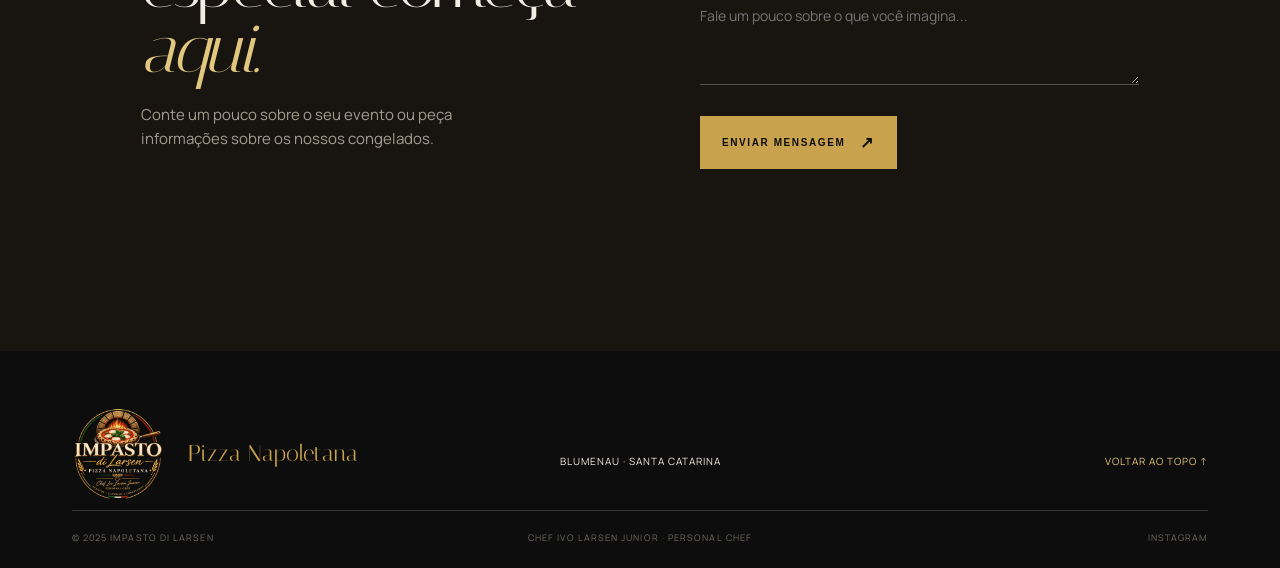
==== commit e645c286: "diminuir tamanhos dos arquivos" ====
--- a/index.html
+++ b/index.html
@@ -162,7 +162,7 @@
     </section>
 
     <section class="process section-pad" id="processo">
-      <div class="process-image"><video src="assets/sequencia-pizza.mp4" poster="assets/massa.jpg" autoplay muted loop playsinline preload="auto" aria-label="Sequência da pizza napoletana sendo preparada e assada no forno a lenha"></video></div>
+      <div class="process-image"><video data-src="assets/sequencia-pizza.mp4" poster="assets/massa.jpg" muted loop playsinline preload="none" aria-label="Sequência da pizza napoletana sendo preparada e assada no forno a lenha"></video></div>
       <div class="process-copy"><div class="section-kicker light"><span>03</span><span class="kicker-rule"></span><span>O CORAÇÃO DA PIZZA</span></div><h2>Tempo também<br /><em>é ingrediente.</em></h2><p>Impasto significa massa em italiano. E é nela que tudo começa: na fermentação lenta, na textura que se constrói, na borda que nasce do cuidado.</p><div class="process-stats"><div><strong>48h</strong><span>de fermentação<br />a frio</span></div><div><strong>450°</strong><span>de calor para<br />o forno vivo</span></div><div><strong>100%</strong><span>feito à mão<br />por aqui</span></div></div><a class="text-link light-link" href="#chef">Conheça nossa assinatura <span>↗</span></a></div>
     </section>
 
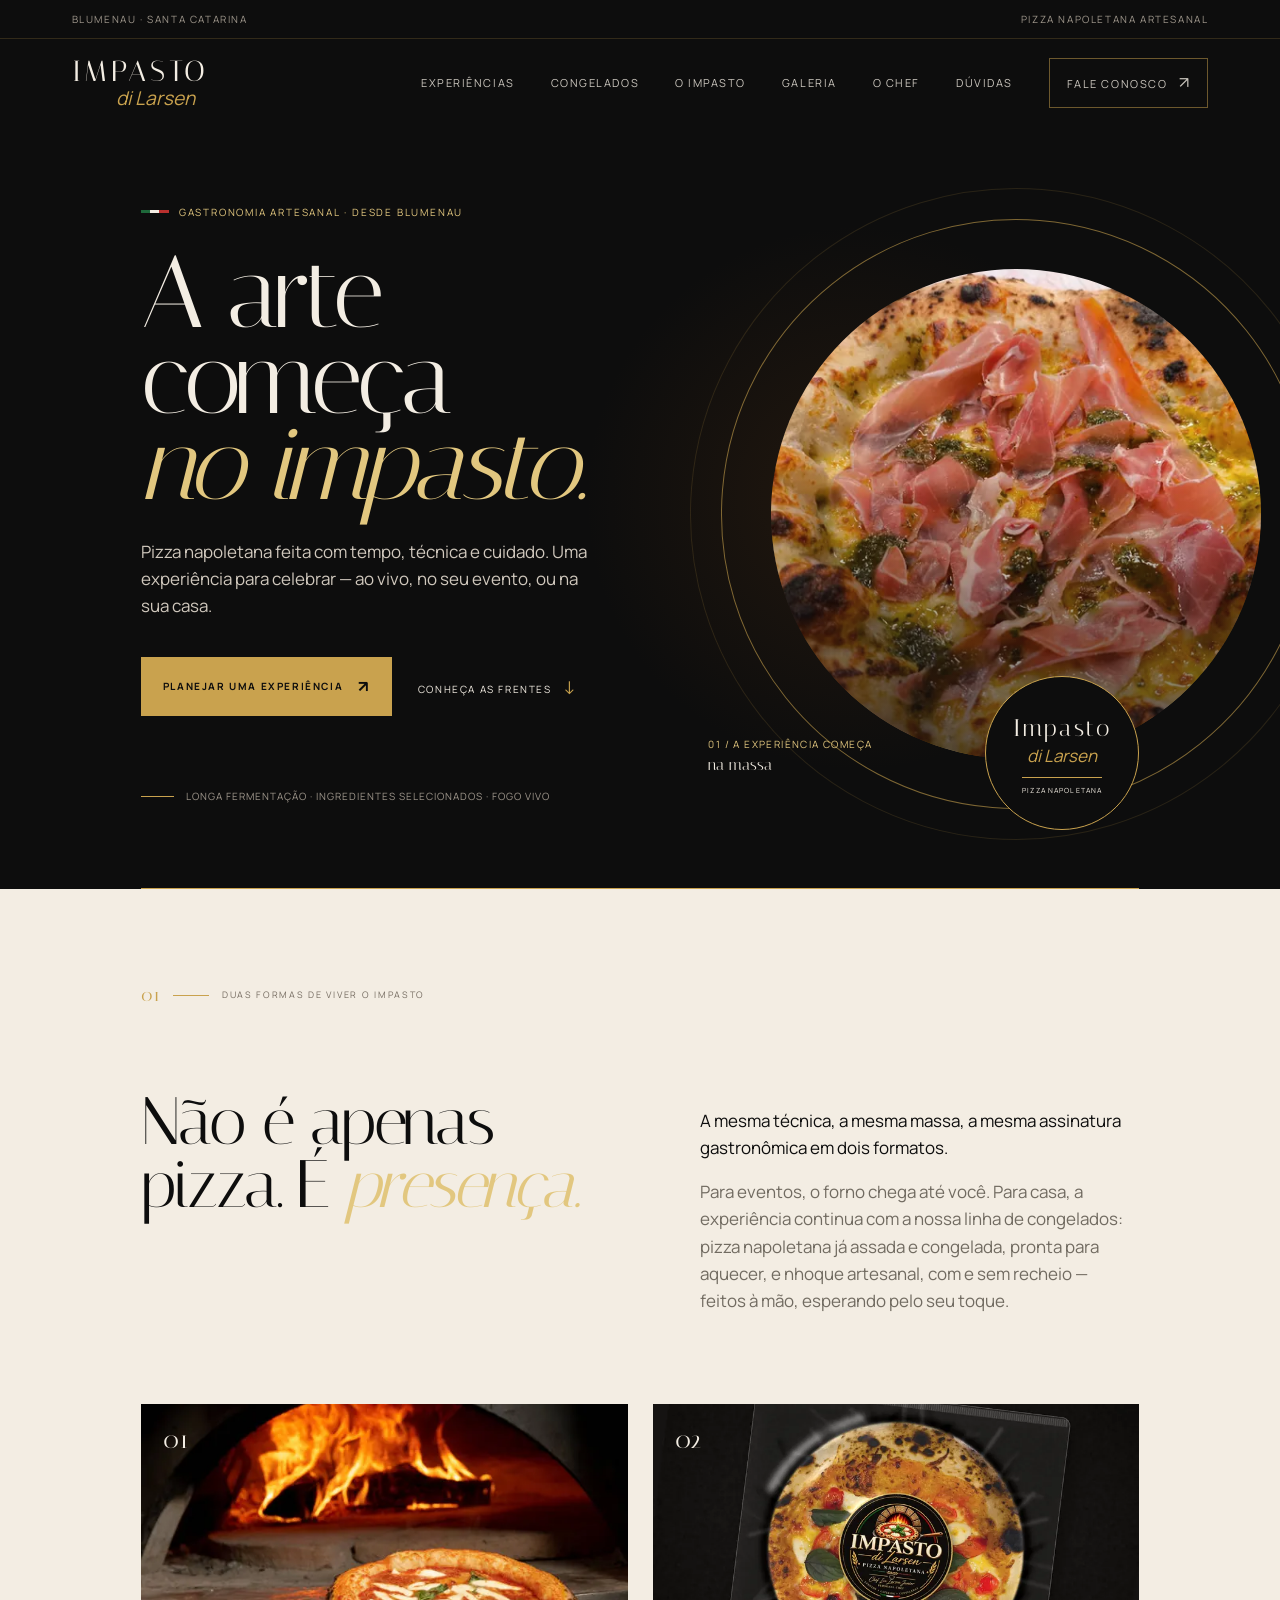
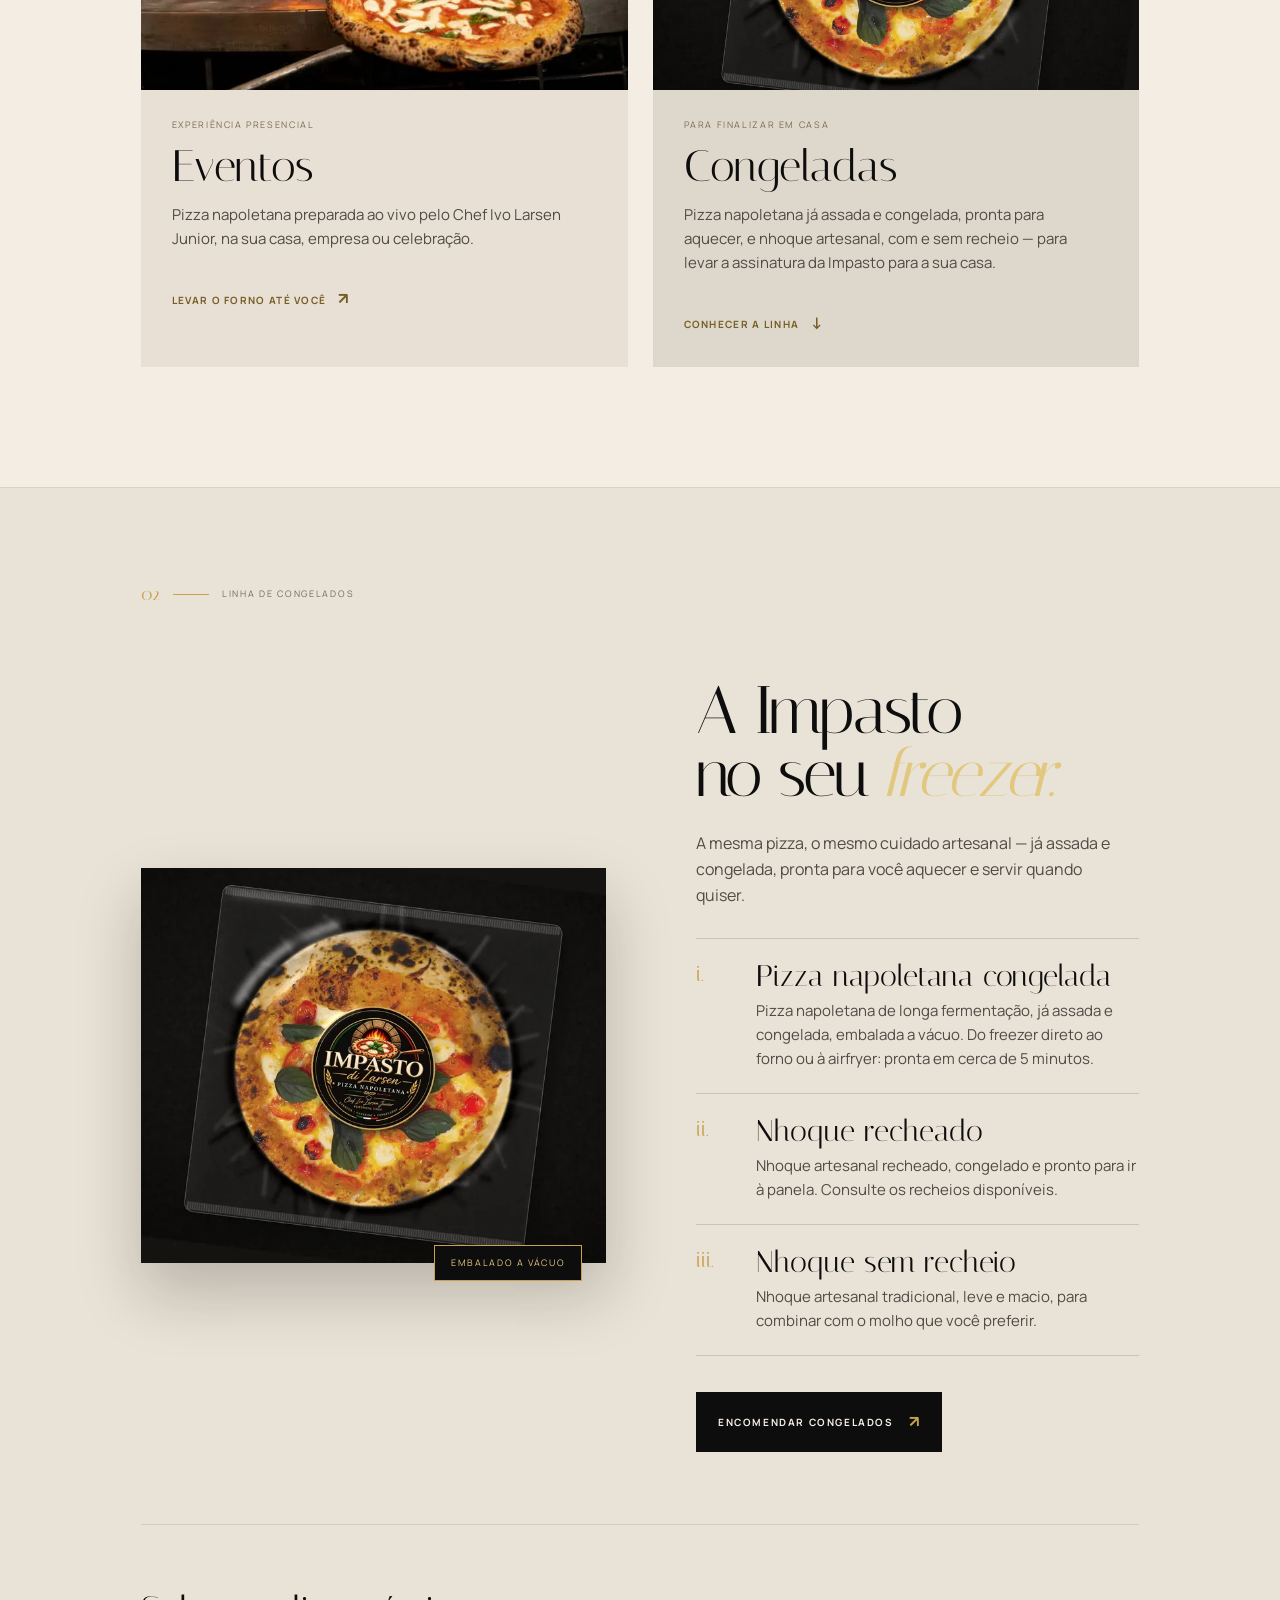
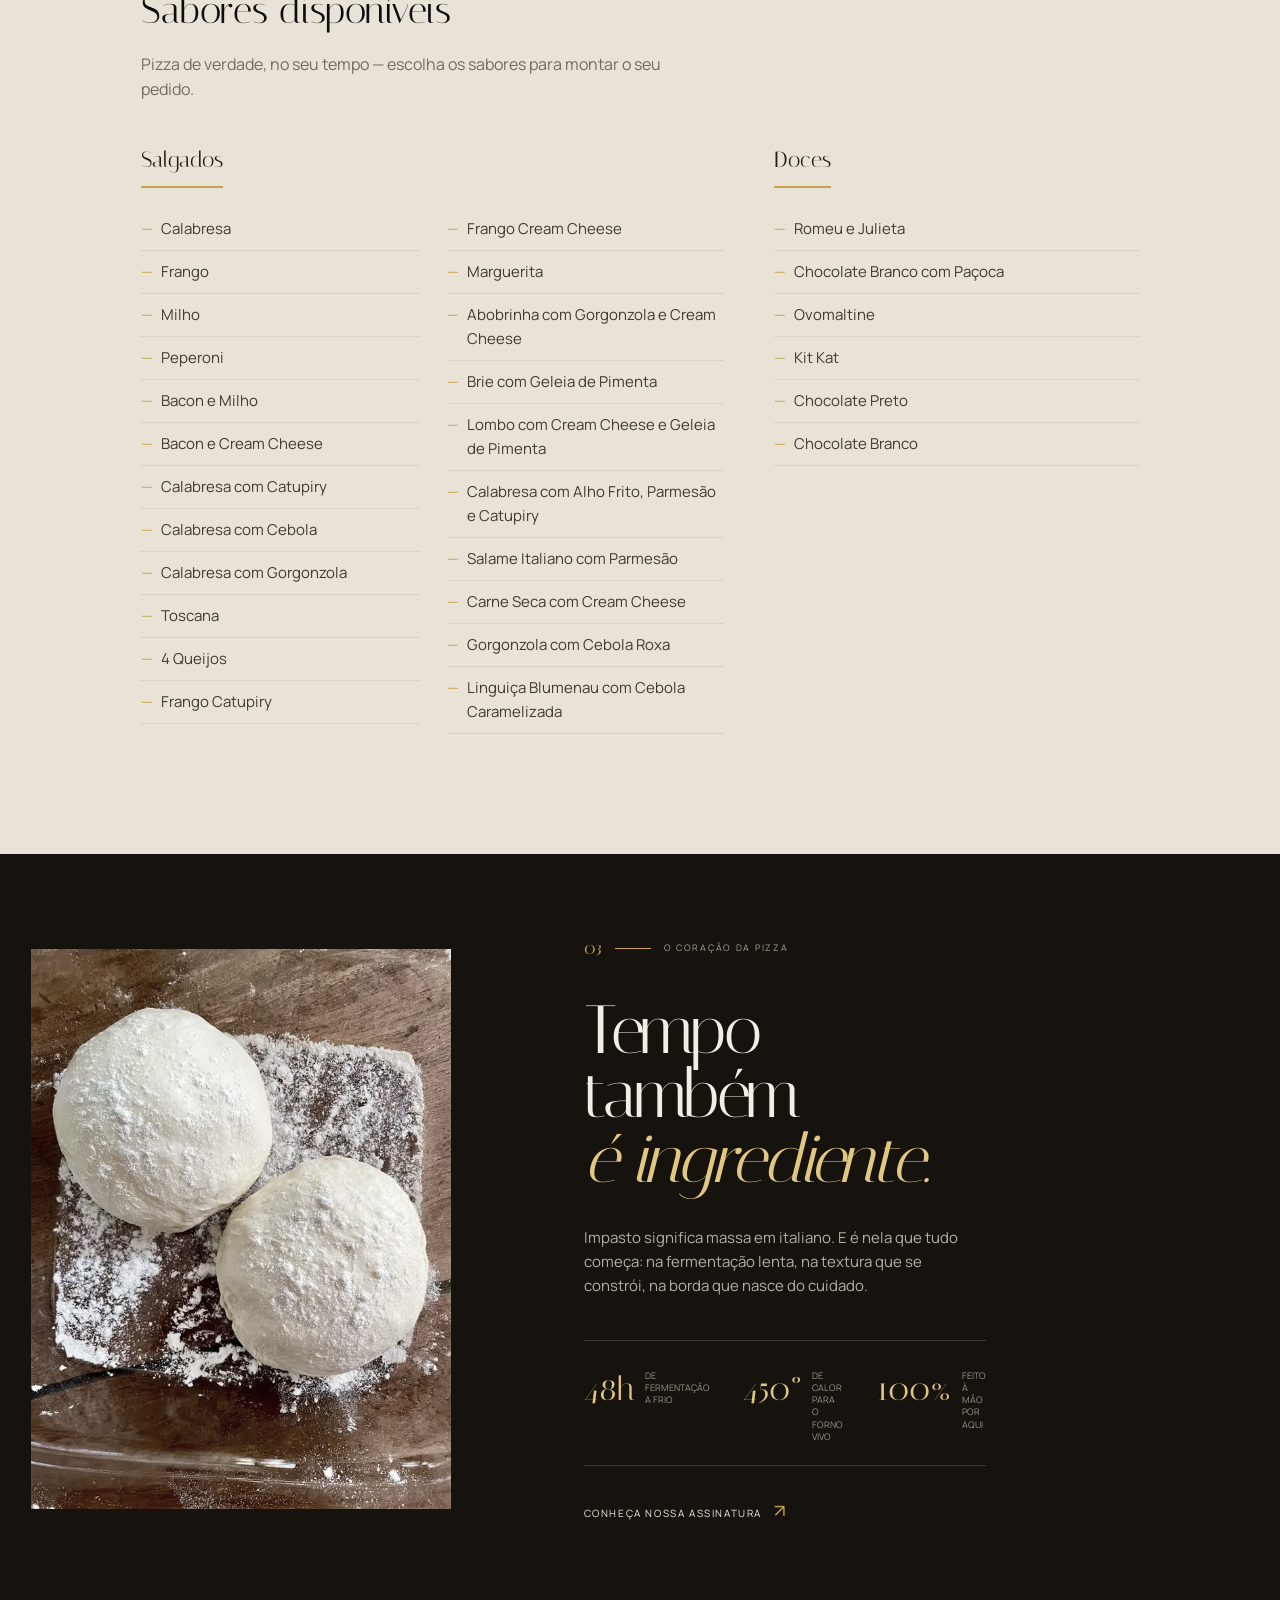
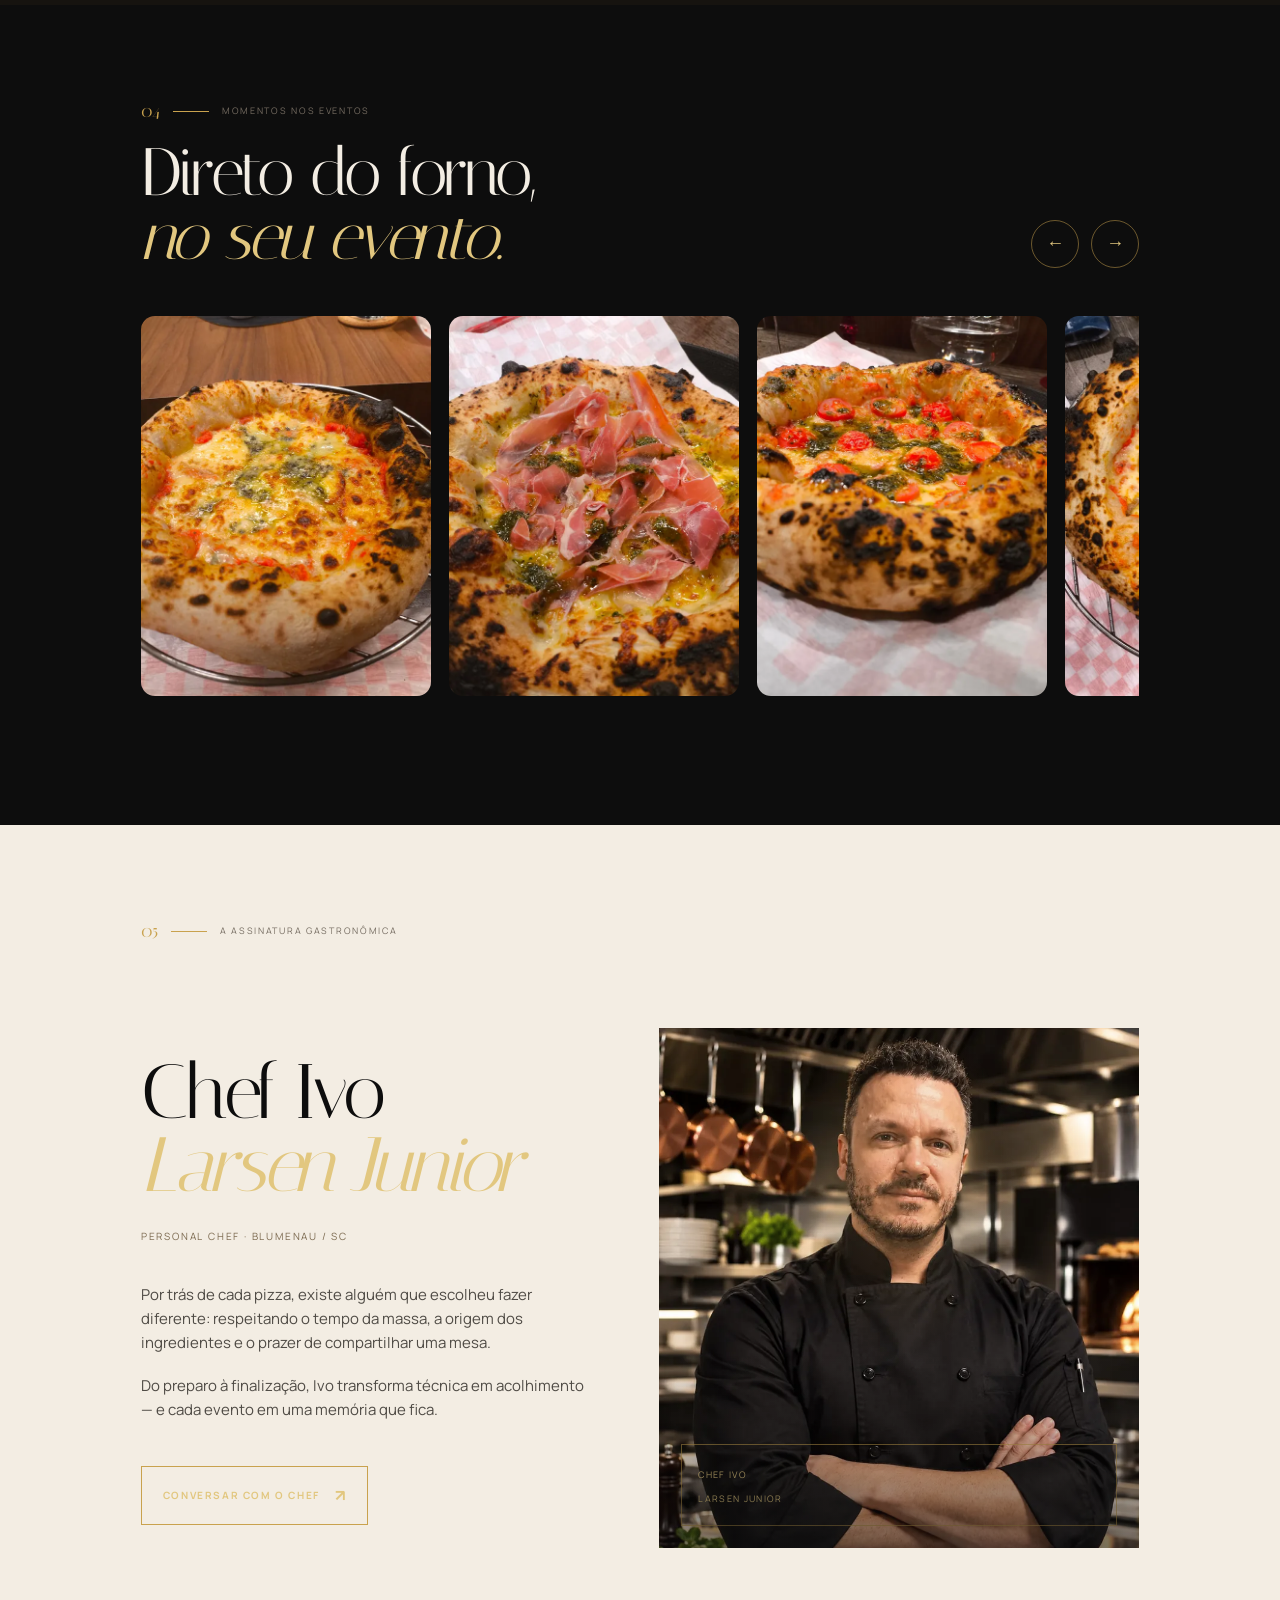
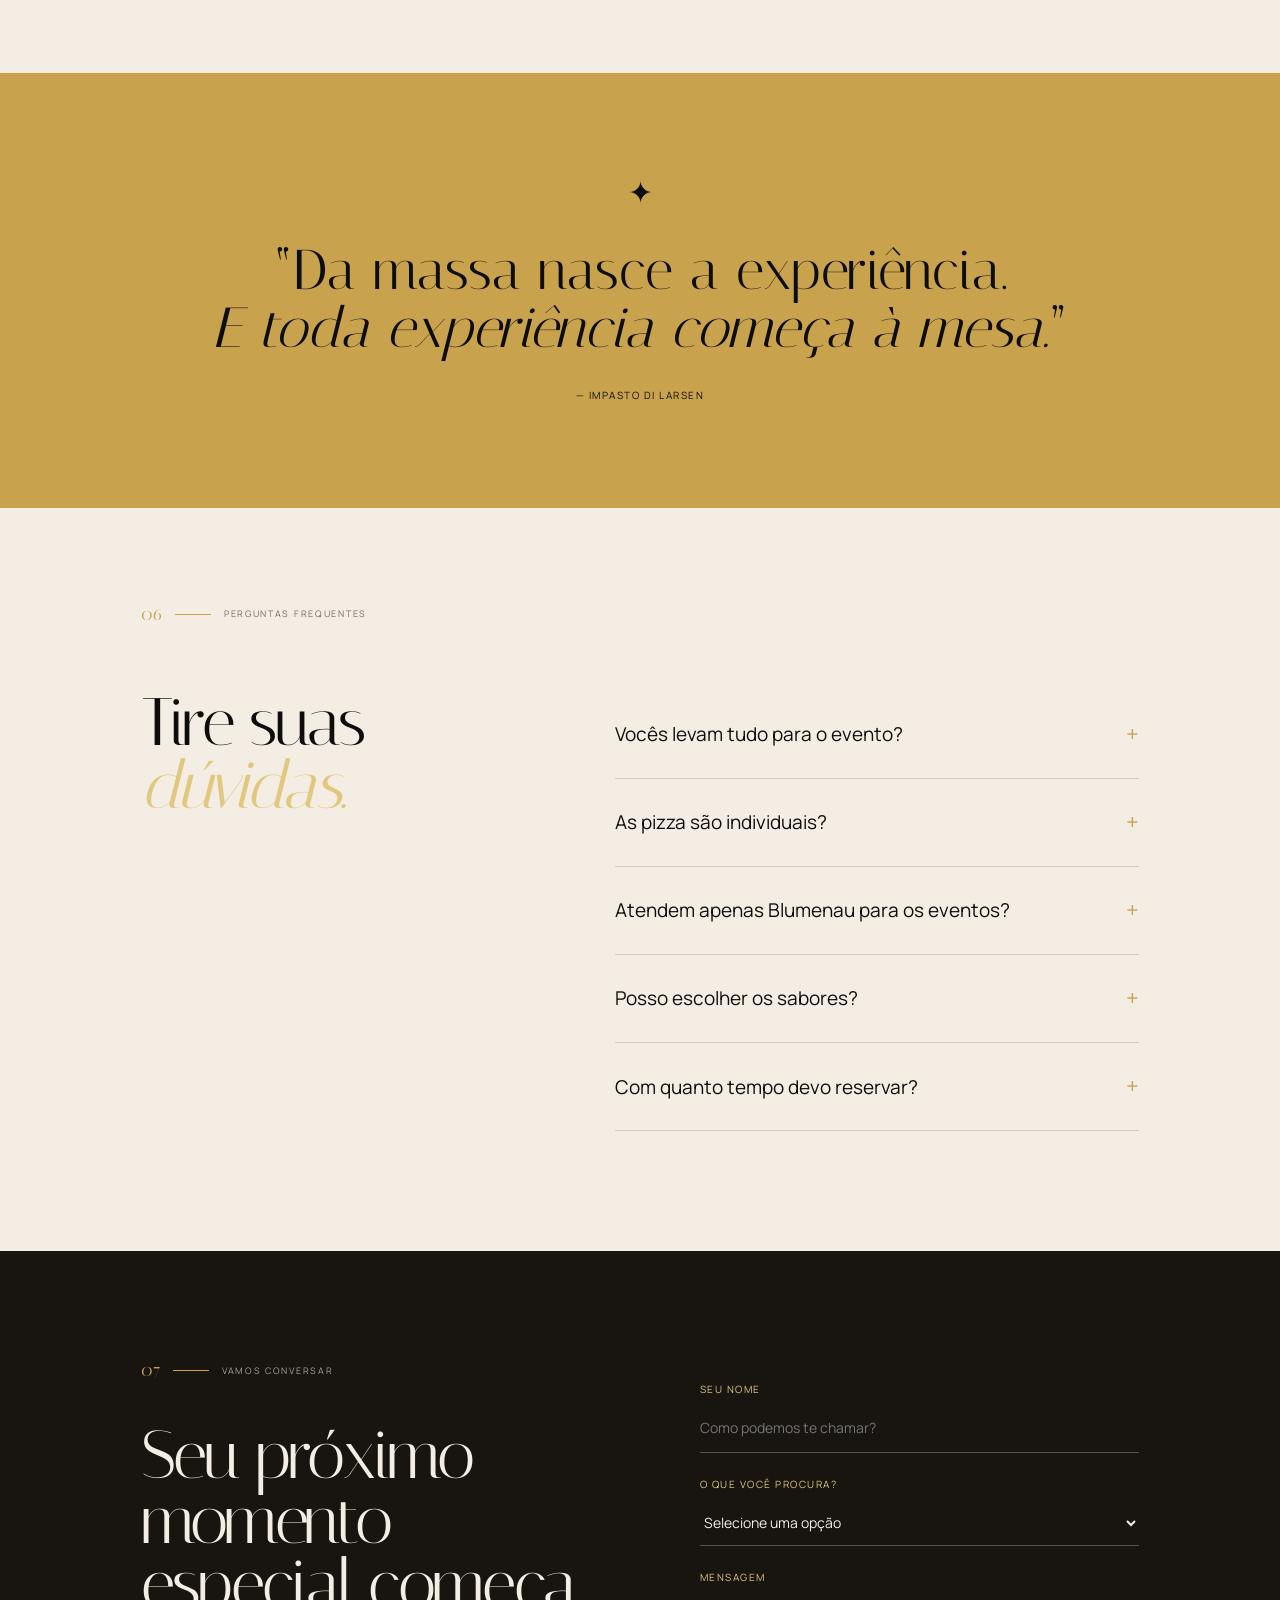
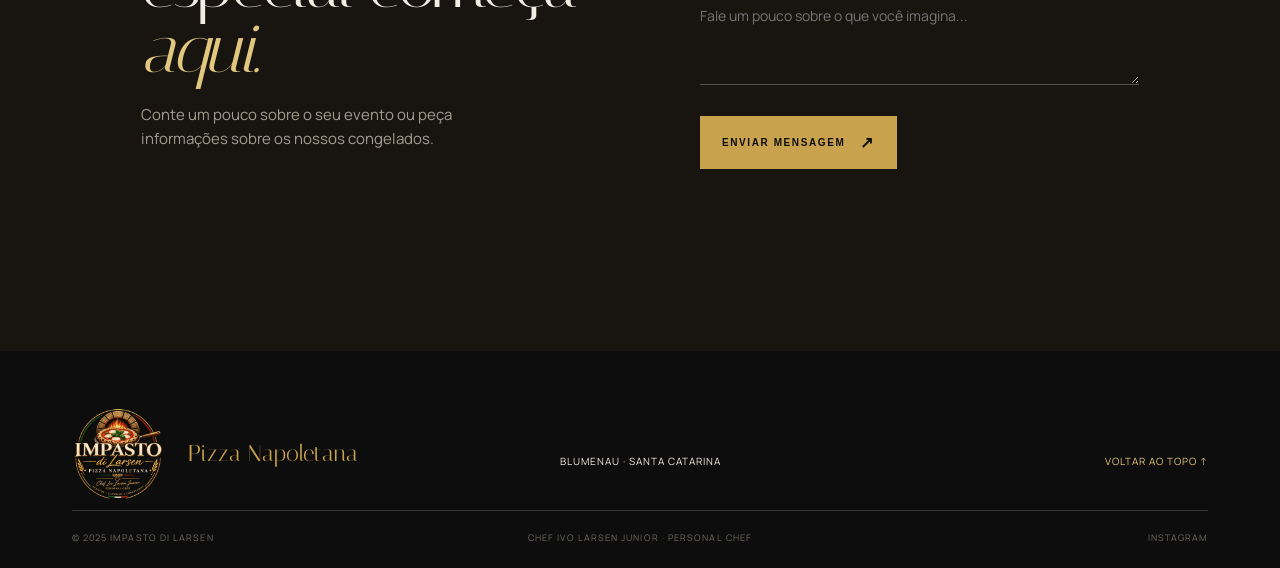
==== commit 69a58dcd: "redução imagens" ====
--- a/index.html
+++ b/index.html
@@ -18,8 +18,8 @@
   <meta property="og:description" content="A arte começa no impasto. Uma experiência de pizza napoletana preparada ao vivo ou na sua casa." />
   <meta property="og:type" content="website" />
   <meta property="og:locale" content="pt_BR" />
-  <meta property="og:url" content="https://jgmcorrea.github.io/Impasto-di-Larsen/" />
-  <meta property="og:image" content="https://jgmcorrea.github.io/Impasto-di-Larsen/assets/logo-impasto.jpeg" />
+  <meta property="og:url" content="https://impastodilarsen.com.br/" />
+  <meta property="og:image" content="https://impastodilarsen.com.br/assets/logo-impasto.jpeg" />
   <meta property="og:image:width" content="1254" />
   <meta property="og:image:height" content="1254" />
   <meta property="og:site_name" content="Impasto di Larsen" />
@@ -32,7 +32,9 @@
   <link rel="shortcut icon" href="favicon.ico" type="image/x-icon" />
   <link rel="preconnect" href="https://fonts.googleapis.com" />
   <link rel="preconnect" href="https://fonts.gstatic.com" crossorigin />
-  <link href="https://fonts.googleapis.com/css2?family=DM+Sans:wght@400;500;600;700&family=Italiana&family=Manrope:wght@400;500;600;700&display=swap" rel="stylesheet" />
+  <link rel="preload" as="style" href="https://fonts.googleapis.com/css2?family=DM+Sans:wght@400;500;600;700&family=Italiana&family=Manrope:wght@400;500;600;700&display=swap" onload="this.onload=null;this.rel='stylesheet'" />
+  <noscript><link rel="stylesheet" href="https://fonts.googleapis.com/css2?family=DM+Sans:wght@400;500;600;700&family=Italiana&family=Manrope:wght@400;500;600;700&display=swap" /></noscript>
+  <link rel="preload" as="image" href="assets/pizza-real-520.webp" imagesrcset="assets/pizza-real-520.webp 520w, assets/pizza-real-900.webp 900w" imagesizes="(max-width: 600px) 255px, (max-width: 1000px) 360px, 490px" fetchpriority="high" />
   <link rel="stylesheet" href="styles.css" />
 </head>
 <body>
@@ -68,7 +70,7 @@
       </div>
       <div class="hero-visual">
         <div class="hero-orbit"></div>
-        <div class="hero-image-wrap"><img src="assets/pizza-real.jpeg" alt="Forno de pizza da Impasto di Larsen em funcionamento" /></div>
+        <div class="hero-image-wrap"><img src="assets/pizza-real-900.webp" srcset="assets/pizza-real-520.webp 520w, assets/pizza-real-900.webp 900w" sizes="(max-width: 600px) 255px, (max-width: 1000px) 360px, 490px" width="900" height="1199" fetchpriority="high" decoding="async" alt="Pizza napoletana da Impasto di Larsen saindo do forno" /></div>
         <div class="hero-stamp"><span>Impasto</span><strong>di Larsen</strong><small>Pizza Napoletana</small></div>
         <div class="hero-caption">01 / A experiência começa<br /><span>na massa</span></div>
       </div>
@@ -81,8 +83,8 @@
         <div class="intro-copy"><p>A mesma técnica, a mesma massa, a mesma assinatura gastronômica em dois formatos.</p><p class="muted">Para eventos, o forno chega até você. Para casa, a experiência continua com a nossa linha de congelados: pizza napoletana já assada e congelada, pronta para aquecer, e nhoque artesanal, com e sem recheio — feitos à mão, esperando pelo seu toque.</p></div>
       </div>
       <div class="experience-grid">
-        <article class="experience-card card-event"><div class="card-image"><img src="assets/forno.jpg" alt="Pizza napoletana da Impasto com presunto cru e pesto" /><span class="card-number">01</span></div><div class="card-content"><div class="card-type">Experiência presencial</div><h3>Eventos</h3><p>Pizza napoletana preparada ao vivo pelo Chef Ivo Larsen Junior, na sua casa, empresa ou celebração.</p><a href="#contato" class="arrow-link">Levar o forno até você <span>↗</span></a></div></article>
-        <article class="experience-card card-frozen"><div class="card-image"><img src="assets/pizza-vacuo.jpg" alt="Pizza napoletana congelada, pronta para aquecer, embalada a vácuo com o selo Impasto di Larsen" /><span class="card-number">02</span></div><div class="card-content"><div class="card-type">Para finalizar em casa</div><h3>Congeladas</h3><p>Pizza napoletana já assada e congelada, pronta para aquecer, e nhoque artesanal, com e sem recheio — para levar a assinatura da Impasto para a sua casa.</p><a href="#congelados" class="arrow-link">Conhecer a linha <span>↓</span></a></div></article>
+        <article class="experience-card card-event"><div class="card-image"><img src="assets/forno.webp" width="612" height="408" loading="lazy" decoding="async" alt="Pizza napoletana da Impasto com presunto cru e pesto" /><span class="card-number">01</span></div><div class="card-content"><div class="card-type">Experiência presencial</div><h3>Eventos</h3><p>Pizza napoletana preparada ao vivo pelo Chef Ivo Larsen Junior, na sua casa, empresa ou celebração.</p><a href="#contato" class="arrow-link">Levar o forno até você <span>↗</span></a></div></article>
+        <article class="experience-card card-frozen"><div class="card-image"><img src="assets/pizza-vacuo-800.webp" srcset="assets/pizza-vacuo-800.webp 800w, assets/pizza-vacuo-1200.webp 1200w" sizes="(max-width: 700px) 100vw, 50vw" width="1200" height="900" loading="lazy" decoding="async" alt="Pizza napoletana congelada, pronta para aquecer, embalada a vácuo com o selo Impasto di Larsen" /><span class="card-number">02</span></div><div class="card-content"><div class="card-type">Para finalizar em casa</div><h3>Congeladas</h3><p>Pizza napoletana já assada e congelada, pronta para aquecer, e nhoque artesanal, com e sem recheio — para levar a assinatura da Impasto para a sua casa.</p><a href="#congelados" class="arrow-link">Conhecer a linha <span>↓</span></a></div></article>
       </div>
     </section>
 
@@ -90,7 +92,7 @@
       <div class="section-kicker"><span>02</span><span class="kicker-rule"></span><span>LINHA DE CONGELADOS</span></div>
       <div class="frozen-grid">
         <div class="frozen-visual">
-          <img src="assets/pizza-vacuo.jpg" alt="Pizza napoletana congelada, pronta para aquecer, embalada a vácuo com o selo Impasto di Larsen" />
+          <img src="assets/pizza-vacuo-800.webp" srcset="assets/pizza-vacuo-800.webp 800w, assets/pizza-vacuo-1200.webp 1200w" sizes="(max-width: 700px) 100vw, 50vw" width="1200" height="900" loading="lazy" decoding="async" alt="Pizza napoletana congelada, pronta para aquecer, embalada a vácuo com o selo Impasto di Larsen" />
           <span class="frozen-tag">Embalado a vácuo</span>
         </div>
         <div class="frozen-copy">
@@ -162,7 +164,7 @@
     </section>
 
     <section class="process section-pad" id="processo">
-      <div class="process-image"><video data-src="assets/sequencia-pizza.mp4" poster="assets/massa.jpg" muted loop playsinline preload="none" aria-label="Sequência da pizza napoletana sendo preparada e assada no forno a lenha"></video></div>
+      <div class="process-image"><video data-src="assets/sequencia-pizza.mp4" poster="assets/massa.webp" muted loop playsinline preload="none" aria-label="Sequência da pizza napoletana sendo preparada e assada no forno a lenha"></video></div>
       <div class="process-copy"><div class="section-kicker light"><span>03</span><span class="kicker-rule"></span><span>O CORAÇÃO DA PIZZA</span></div><h2>Tempo também<br /><em>é ingrediente.</em></h2><p>Impasto significa massa em italiano. E é nela que tudo começa: na fermentação lenta, na textura que se constrói, na borda que nasce do cuidado.</p><div class="process-stats"><div><strong>48h</strong><span>de fermentação<br />a frio</span></div><div><strong>450°</strong><span>de calor para<br />o forno vivo</span></div><div><strong>100%</strong><span>feito à mão<br />por aqui</span></div></div><a class="text-link light-link" href="#chef">Conheça nossa assinatura <span>↗</span></a></div>
     </section>
 
@@ -176,25 +178,25 @@
         </div>
       </div>
       <div class="gallery-track">
-        <img src="assets/Impasto_di_Larsen_001.jpeg" alt="Pizza napoletana com quatro queijos e azeite trufado, servida em evento da Impasto di Larsen" loading="lazy" />
-        <img src="assets/Impasto_di_Larsen_002.jpeg" alt="Pizza napoletana artesanal recém-assada em evento da Impasto di Larsen" loading="lazy" />
-        <img src="assets/Impasto_di_Larsen_003.jpeg" alt="Pizza napoletana artesanal recém-assada em evento da Impasto di Larsen" loading="lazy" />
-        <img src="assets/Impasto_di_Larsen_005.jpeg" alt="Pizza napoletana com cogumelos frescos, servida em evento da Impasto di Larsen" loading="lazy" />
-        <img src="assets/Impasto_di_Larsen_007.jpeg" alt="Pizza napoletana artesanal recém-assada em evento da Impasto di Larsen" loading="lazy" />
-        <img src="assets/Impasto_di_Larsen_014.jpeg" alt="Pizza napoletana artesanal recém-assada em evento da Impasto di Larsen" loading="lazy" />
-        <img src="assets/Impasto_di_Larsen_015.jpeg" alt="Pizza napoletana artesanal recém-assada em evento da Impasto di Larsen" loading="lazy" />
-        <img src="assets/Impasto_di_Larsen_036.jpeg" alt="Pizza napoletana artesanal recém-assada em evento da Impasto di Larsen" loading="lazy" />
-        <img src="assets/Impasto_di_Larsen_051.jpeg" alt="Pizza napoletana artesanal recém-assada em evento da Impasto di Larsen" loading="lazy" />
-        <img src="assets/Impasto_di_Larsen_189.jpeg" alt="Pizza napoletana artesanal recém-assada em evento da Impasto di Larsen" loading="lazy" />
-        <img src="assets/Impasto_di_Larsen_doce_022.jpeg" alt="Pizza doce artesanal da Impasto di Larsen servida em evento" loading="lazy" />
-        <img src="assets/Impasto_di_Larsen_doce_026.jpeg" alt="Pizza doce artesanal da Impasto di Larsen servida em evento" loading="lazy" />
-        <img src="assets/Impasto_di_Larsen_doce_071.jpeg" alt="Pizza doce artesanal da Impasto di Larsen servida em evento" loading="lazy" />
+        <img src="assets/Impasto_di_Larsen_001.webp" width="600" height="799" decoding="async" alt="Pizza napoletana com quatro queijos e azeite trufado, servida em evento da Impasto di Larsen" loading="lazy" />
+        <img src="assets/Impasto_di_Larsen_002.webp" width="600" height="799" decoding="async" alt="Pizza napoletana artesanal recém-assada em evento da Impasto di Larsen" loading="lazy" />
+        <img src="assets/Impasto_di_Larsen_003.webp" width="600" height="799" decoding="async" alt="Pizza napoletana artesanal recém-assada em evento da Impasto di Larsen" loading="lazy" />
+        <img src="assets/Impasto_di_Larsen_005.webp" width="600" height="799" decoding="async" alt="Pizza napoletana com cogumelos frescos, servida em evento da Impasto di Larsen" loading="lazy" />
+        <img src="assets/Impasto_di_Larsen_007.webp" width="600" height="799" decoding="async" alt="Pizza napoletana artesanal recém-assada em evento da Impasto di Larsen" loading="lazy" />
+        <img src="assets/Impasto_di_Larsen_014.webp" width="600" height="799" decoding="async" alt="Pizza napoletana artesanal recém-assada em evento da Impasto di Larsen" loading="lazy" />
+        <img src="assets/Impasto_di_Larsen_015.webp" width="600" height="799" decoding="async" alt="Pizza napoletana artesanal recém-assada em evento da Impasto di Larsen" loading="lazy" />
+        <img src="assets/Impasto_di_Larsen_036.webp" width="600" height="799" decoding="async" alt="Pizza napoletana artesanal recém-assada em evento da Impasto di Larsen" loading="lazy" />
+        <img src="assets/Impasto_di_Larsen_051.webp" width="600" height="799" decoding="async" alt="Pizza napoletana artesanal recém-assada em evento da Impasto di Larsen" loading="lazy" />
+        <img src="assets/Impasto_di_Larsen_189.webp" width="600" height="799" decoding="async" alt="Pizza napoletana artesanal recém-assada em evento da Impasto di Larsen" loading="lazy" />
+        <img src="assets/Impasto_di_Larsen_doce_022.webp" width="600" height="1067" decoding="async" alt="Pizza doce artesanal da Impasto di Larsen servida em evento" loading="lazy" />
+        <img src="assets/Impasto_di_Larsen_doce_026.webp" width="600" height="799" decoding="async" alt="Pizza doce artesanal da Impasto di Larsen servida em evento" loading="lazy" />
+        <img src="assets/Impasto_di_Larsen_doce_071.webp" width="600" height="1333" decoding="async" alt="Pizza doce artesanal da Impasto di Larsen servida em evento" loading="lazy" />
       </div>
     </section>
 
     <section class="chef section-pad" id="chef">
       <div class="section-kicker"><span>05</span><span class="kicker-rule"></span><span>A ASSINATURA GASTRONÔMICA</span></div>
-      <div class="chef-grid"><div class="chef-copy"><h2>Chef Ivo<br /><em>Larsen Junior</em></h2><div class="chef-role">Personal Chef · Blumenau / SC</div><p>Por trás de cada pizza, existe alguém que escolheu fazer diferente: respeitando o tempo da massa, a origem dos ingredientes e o prazer de compartilhar uma mesa.</p><p class="muted">Do preparo à finalização, Ivo transforma técnica em acolhimento — e cada evento em uma memória que fica.</p><a class="button button-outline" href="#contato">Conversar com o chef <span>↗</span></a></div><div class="chef-portrait"><img src="assets/chef-ivo.jpeg" alt="Chef Ivo Larsen Junior, personal chef da Impasto di Larsen, na cozinha" /><div class="portrait-inner"><span>Chef Ivo<br />Larsen Junior</span></div></div></div>
+      <div class="chef-grid"><div class="chef-copy"><h2>Chef Ivo<br /><em>Larsen Junior</em></h2><div class="chef-role">Personal Chef · Blumenau / SC</div><p>Por trás de cada pizza, existe alguém que escolheu fazer diferente: respeitando o tempo da massa, a origem dos ingredientes e o prazer de compartilhar uma mesa.</p><p class="muted">Do preparo à finalização, Ivo transforma técnica em acolhimento — e cada evento em uma memória que fica.</p><a class="button button-outline" href="#contato">Conversar com o chef <span>↗</span></a></div><div class="chef-portrait"><img src="assets/chef-ivo.webp" width="800" height="1065" loading="lazy" decoding="async" alt="Chef Ivo Larsen Junior, personal chef da Impasto di Larsen, na cozinha" /><div class="portrait-inner"><span>Chef Ivo<br />Larsen Junior</span></div></div></div>
     </section>
 
     <section class="manifesto"><div class="manifesto-mark">✦</div><p>“Da massa nasce a experiência.<br /><em>E toda experiência começa à mesa.</em>”</p><span>— Impasto di Larsen</span></section>
@@ -231,7 +233,7 @@
     <section class="contact section-pad" id="contato"><div class="contact-head"><div class="section-kicker light"><span>07</span><span class="kicker-rule"></span><span>VAMOS CONVERSAR</span></div><h2>Seu próximo momento<br />especial começa <em>aqui.</em></h2><p>Conte um pouco sobre o seu evento ou peça informações sobre os nossos congelados.</p></div><form class="contact-form" onsubmit="return handleSubmit(event)"><label>Seu nome<input type="text" name="name" placeholder="Como podemos te chamar?" required /></label><label>O que você procura?<select name="interest" required><option value="" disabled selected>Selecione uma opção</option><option>Experiência para evento</option><option value="Congelados">Congelados (massa de pizza e nhoque)</option><option>Quero saber mais</option></select></label><label>Mensagem<textarea name="message" rows="3" placeholder="Fale um pouco sobre o que você imagina..."></textarea></label><button class="button button-gold" type="submit">Enviar mensagem <span>↗</span></button><p class="form-feedback" aria-live="polite"></p></form></section>
   </main>
 
-  <footer class="site-footer"><div class="footer-brand"><img src="assets/logo-impasto2.png" alt="Logo Impasto di Larsen" /><span>Pizza Napoletana</span></div><div class="footer-meta"><span>Blumenau · Santa Catarina</span><a href="#topo" class="back-top">Voltar ao topo ↑</a></div><div class="footer-bottom"><span>© 2025 Impasto di Larsen</span><span>Chef Ivo Larsen Junior · Personal Chef</span><a href="http://www.instagram.com/impastodilarsen">Instagram</a></div></footer>
+  <footer class="site-footer"><div class="footer-brand"><img src="assets/logo-impasto2.png" width="300" height="300" loading="lazy" decoding="async" alt="Logo Impasto di Larsen" /><span>Pizza Napoletana</span></div><div class="footer-meta"><span>Blumenau · Santa Catarina</span><a href="#topo" class="back-top">Voltar ao topo ↑</a></div><div class="footer-bottom"><span>© 2025 Impasto di Larsen</span><span>Chef Ivo Larsen Junior · Personal Chef</span><a href="http://www.instagram.com/impastodilarsen">Instagram</a></div></footer>
   <script src="script.js"></script>
 </body>
 </html>
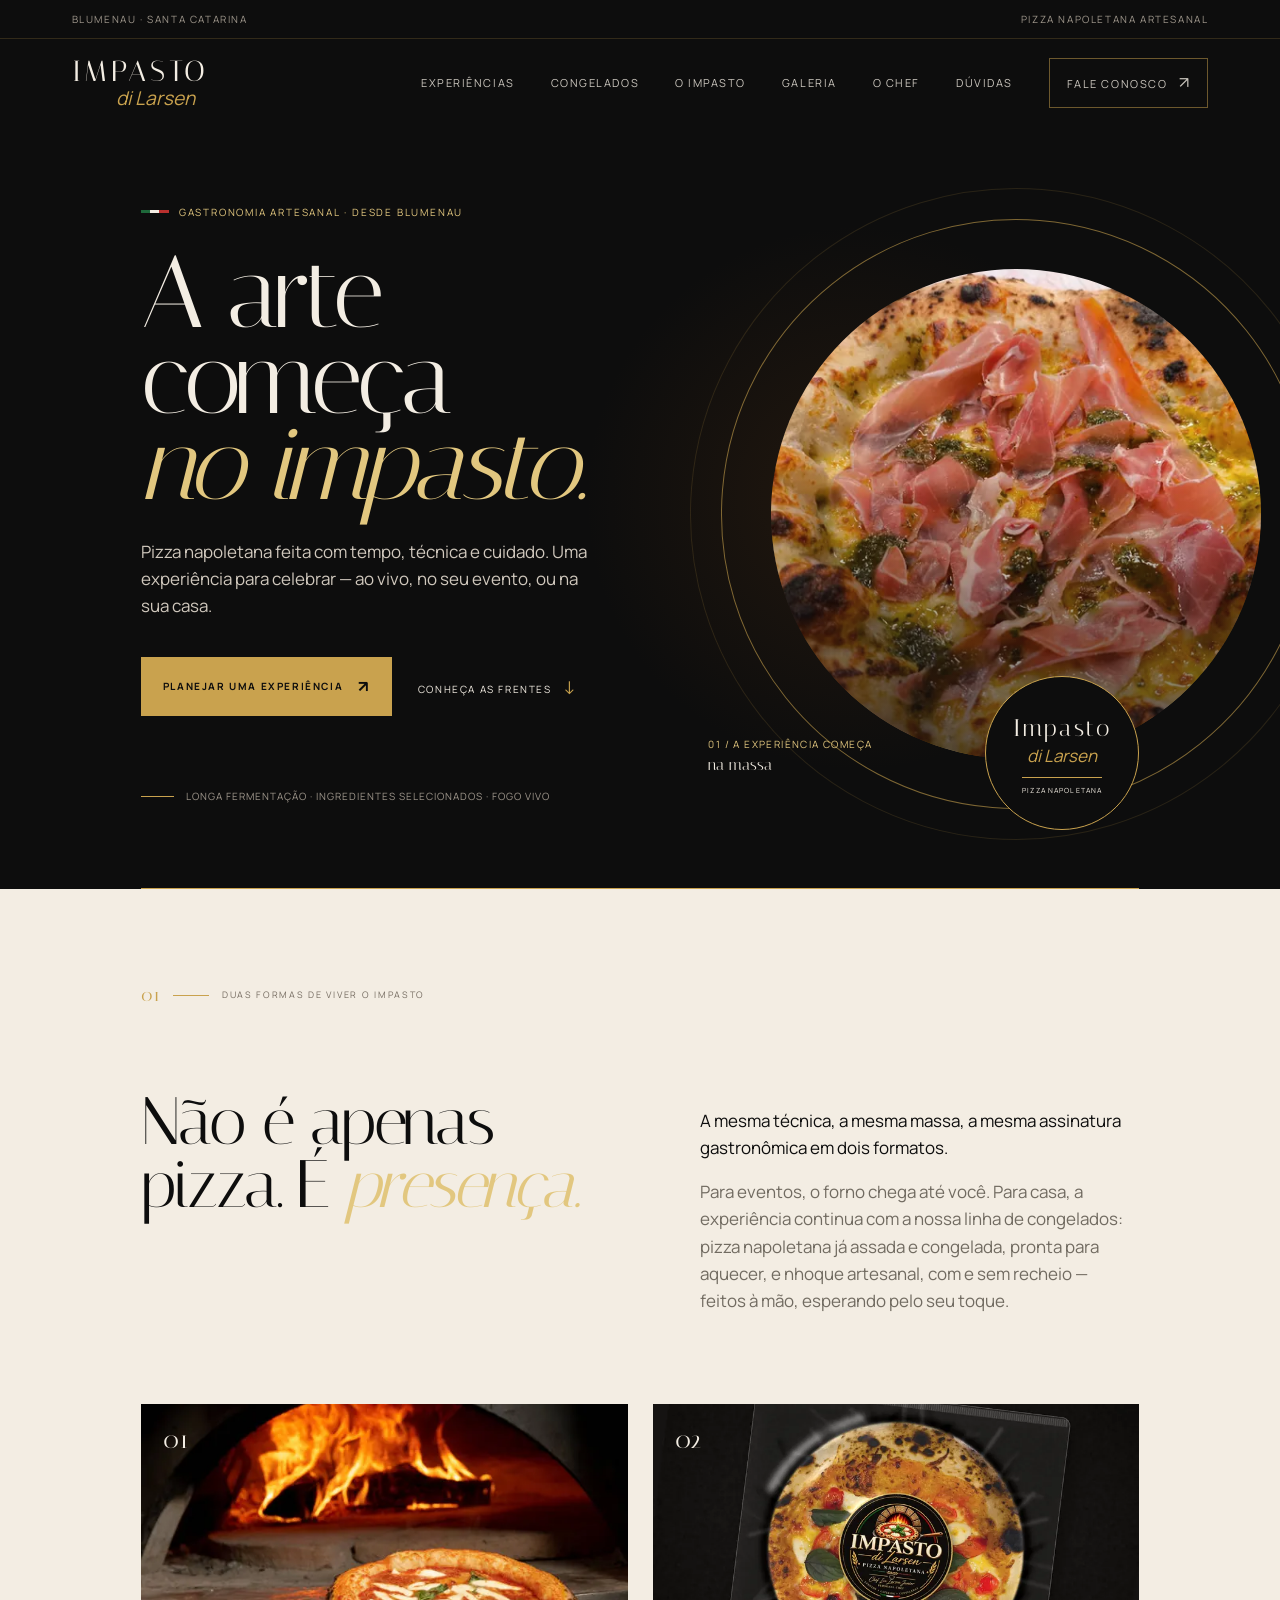
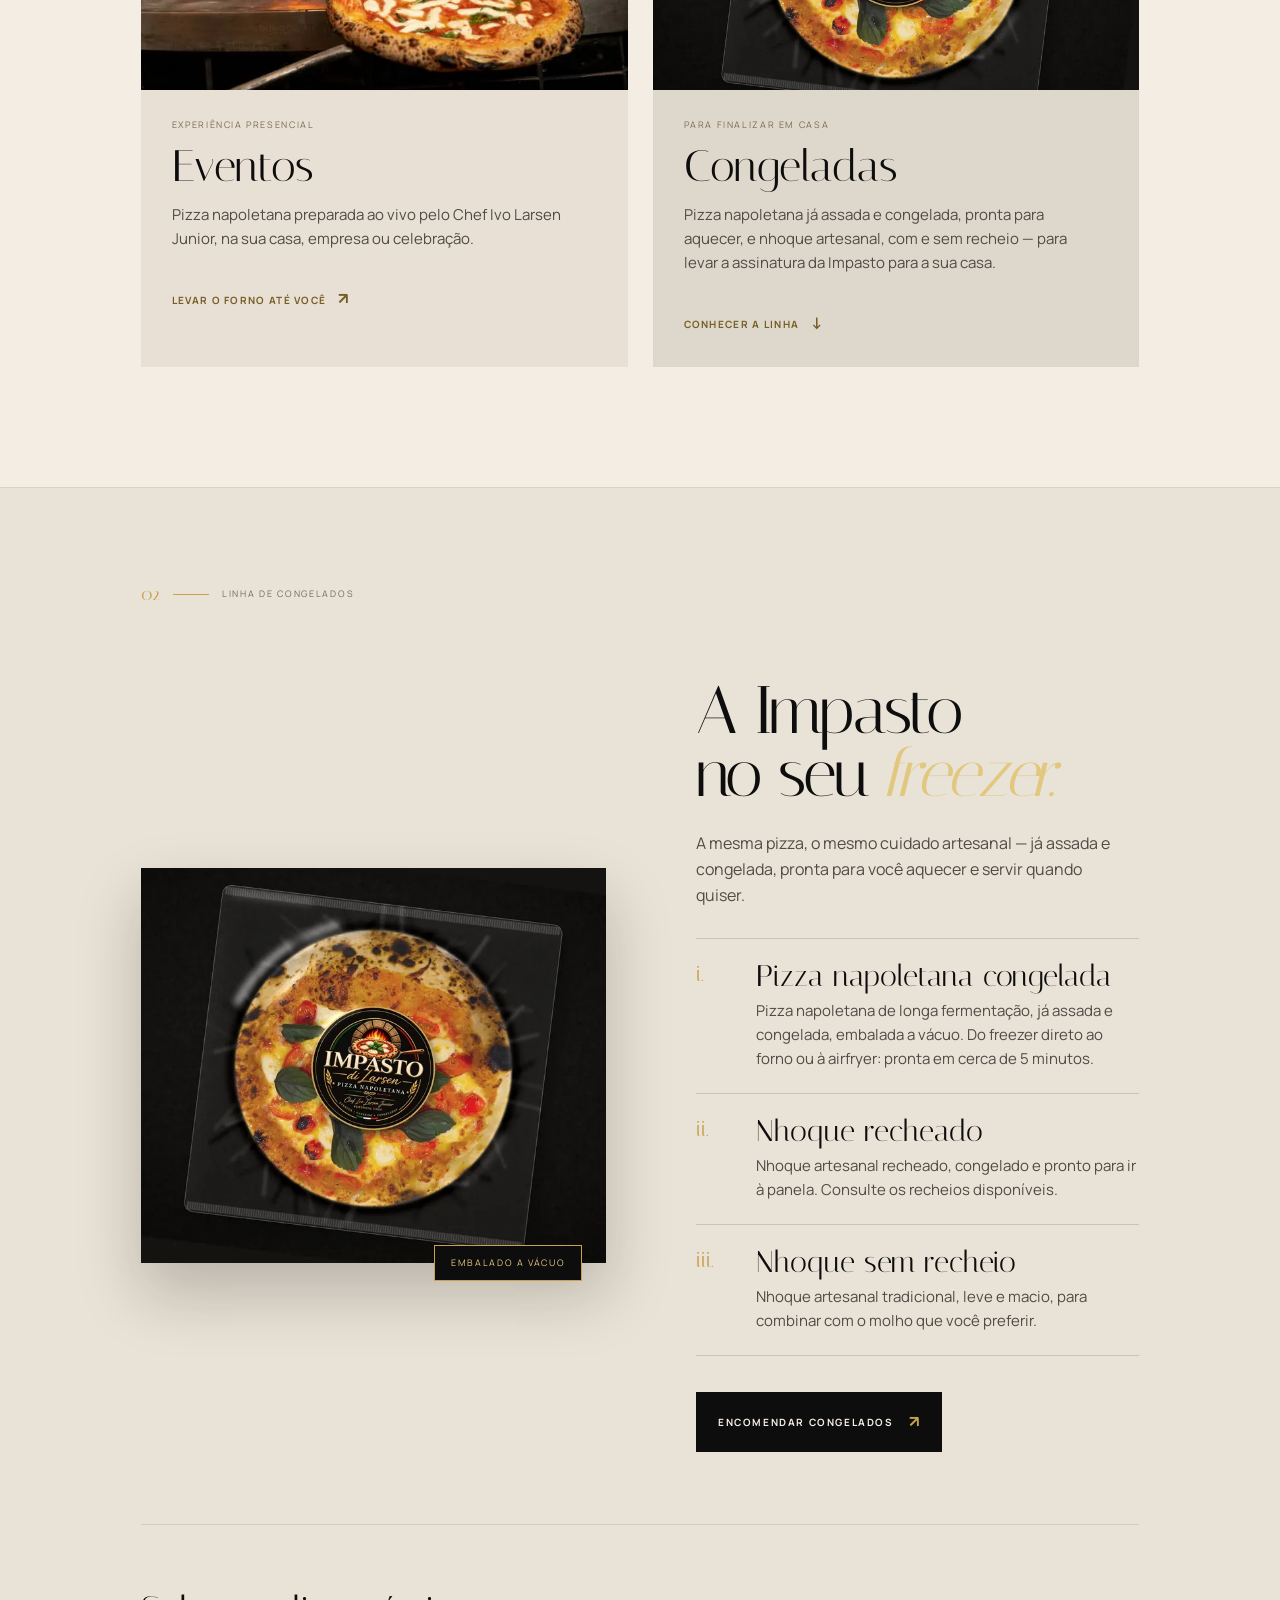
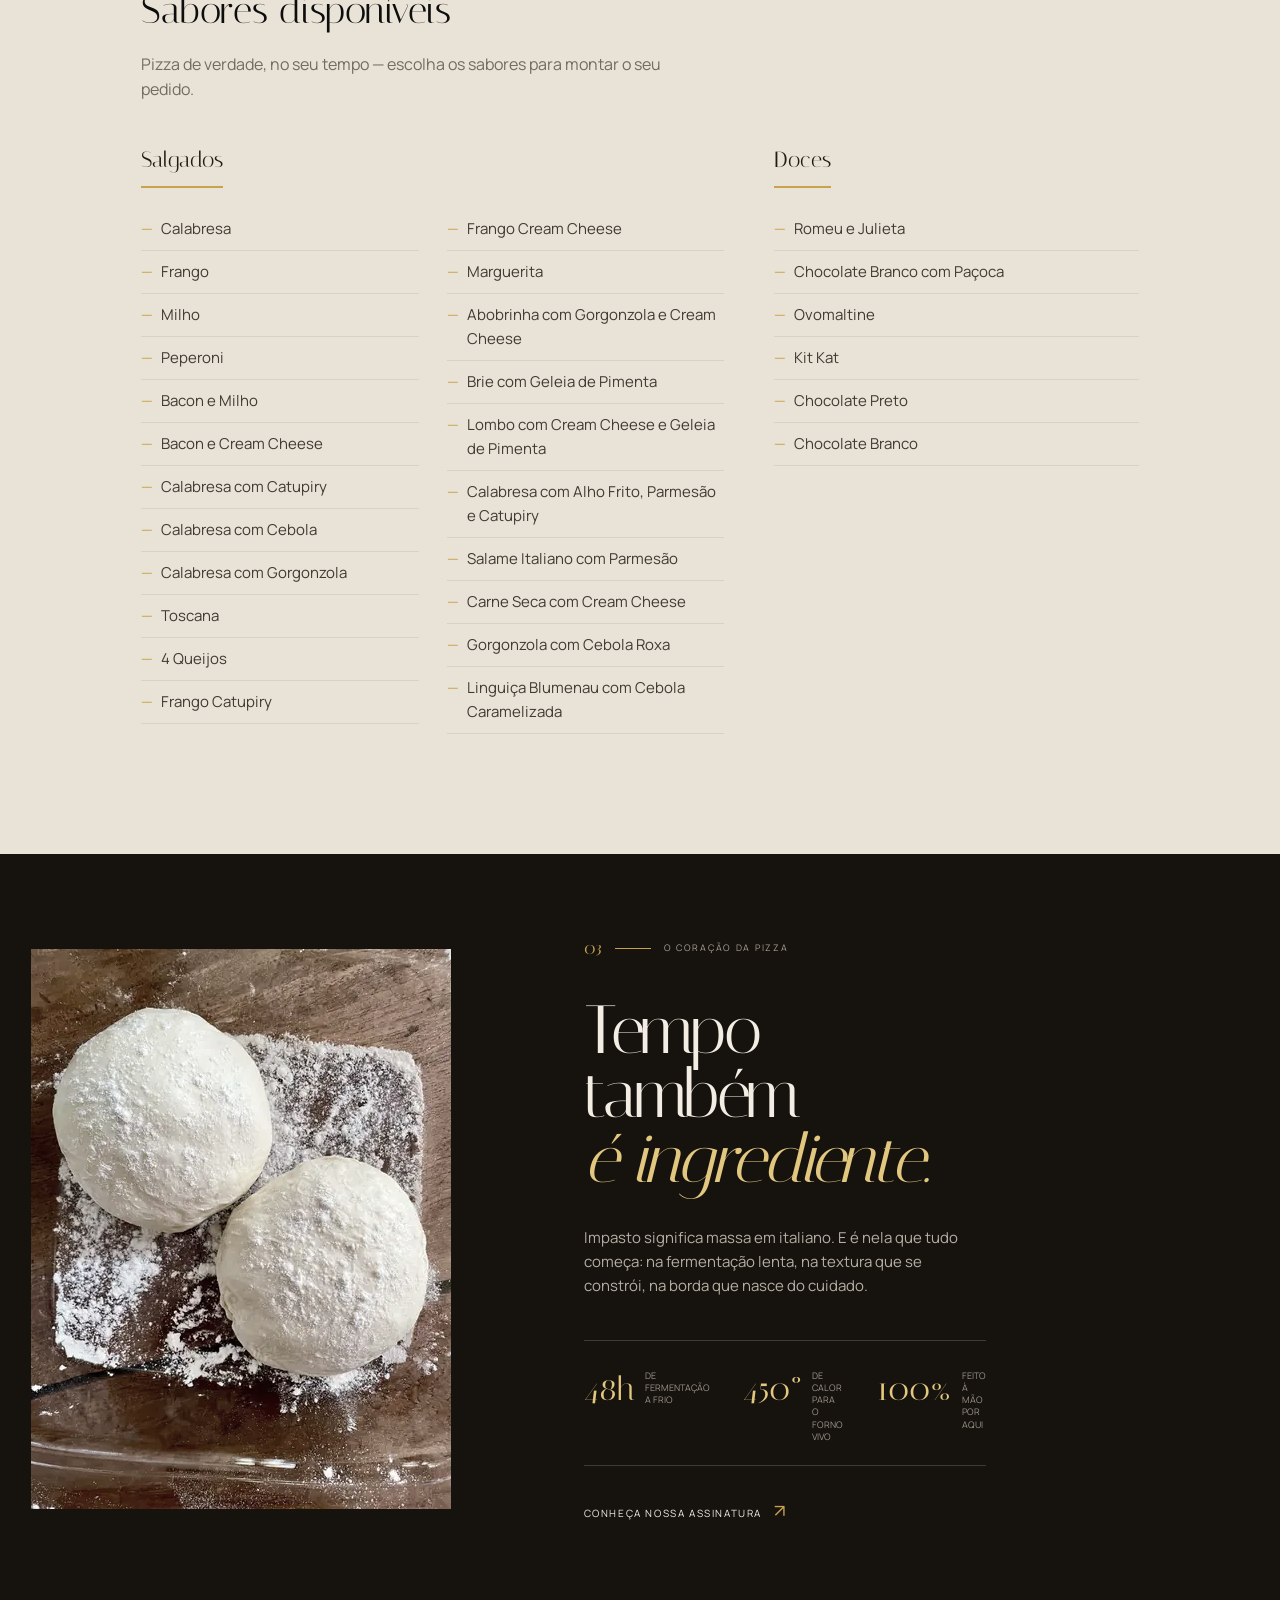
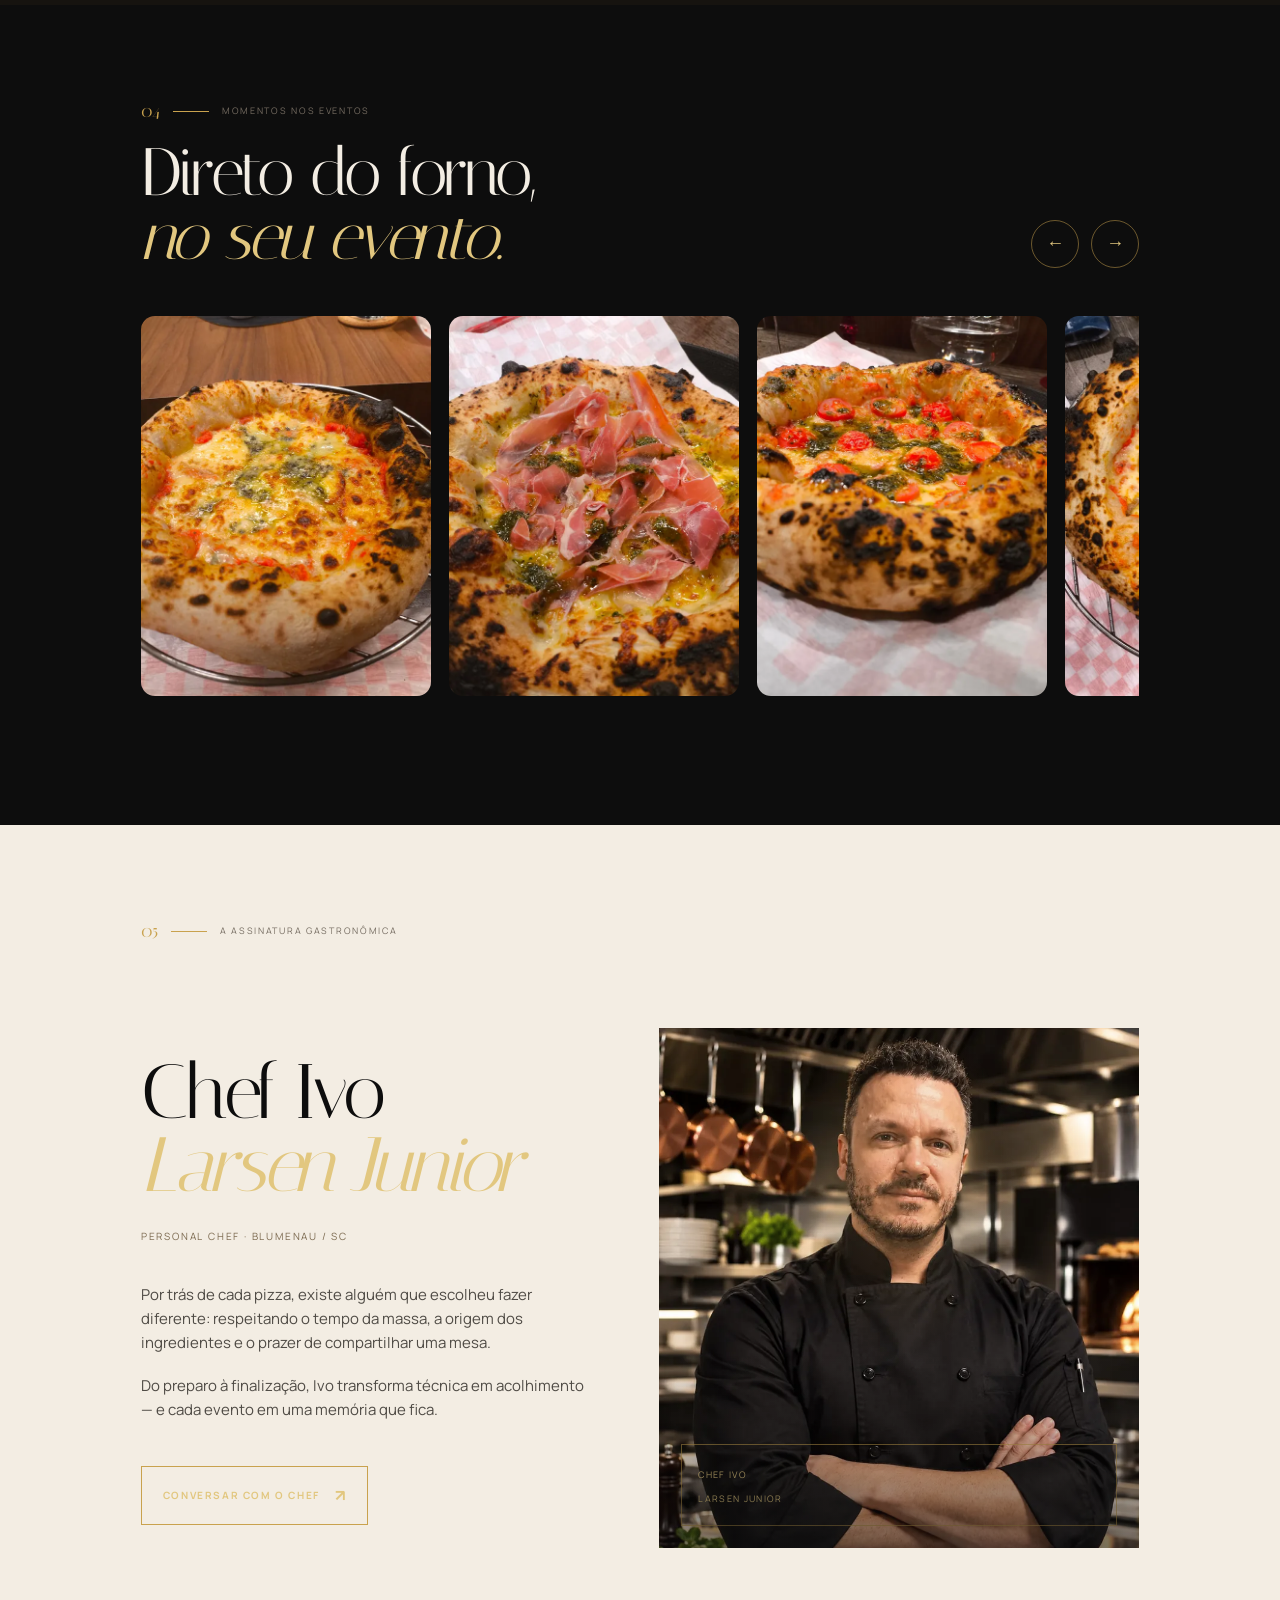
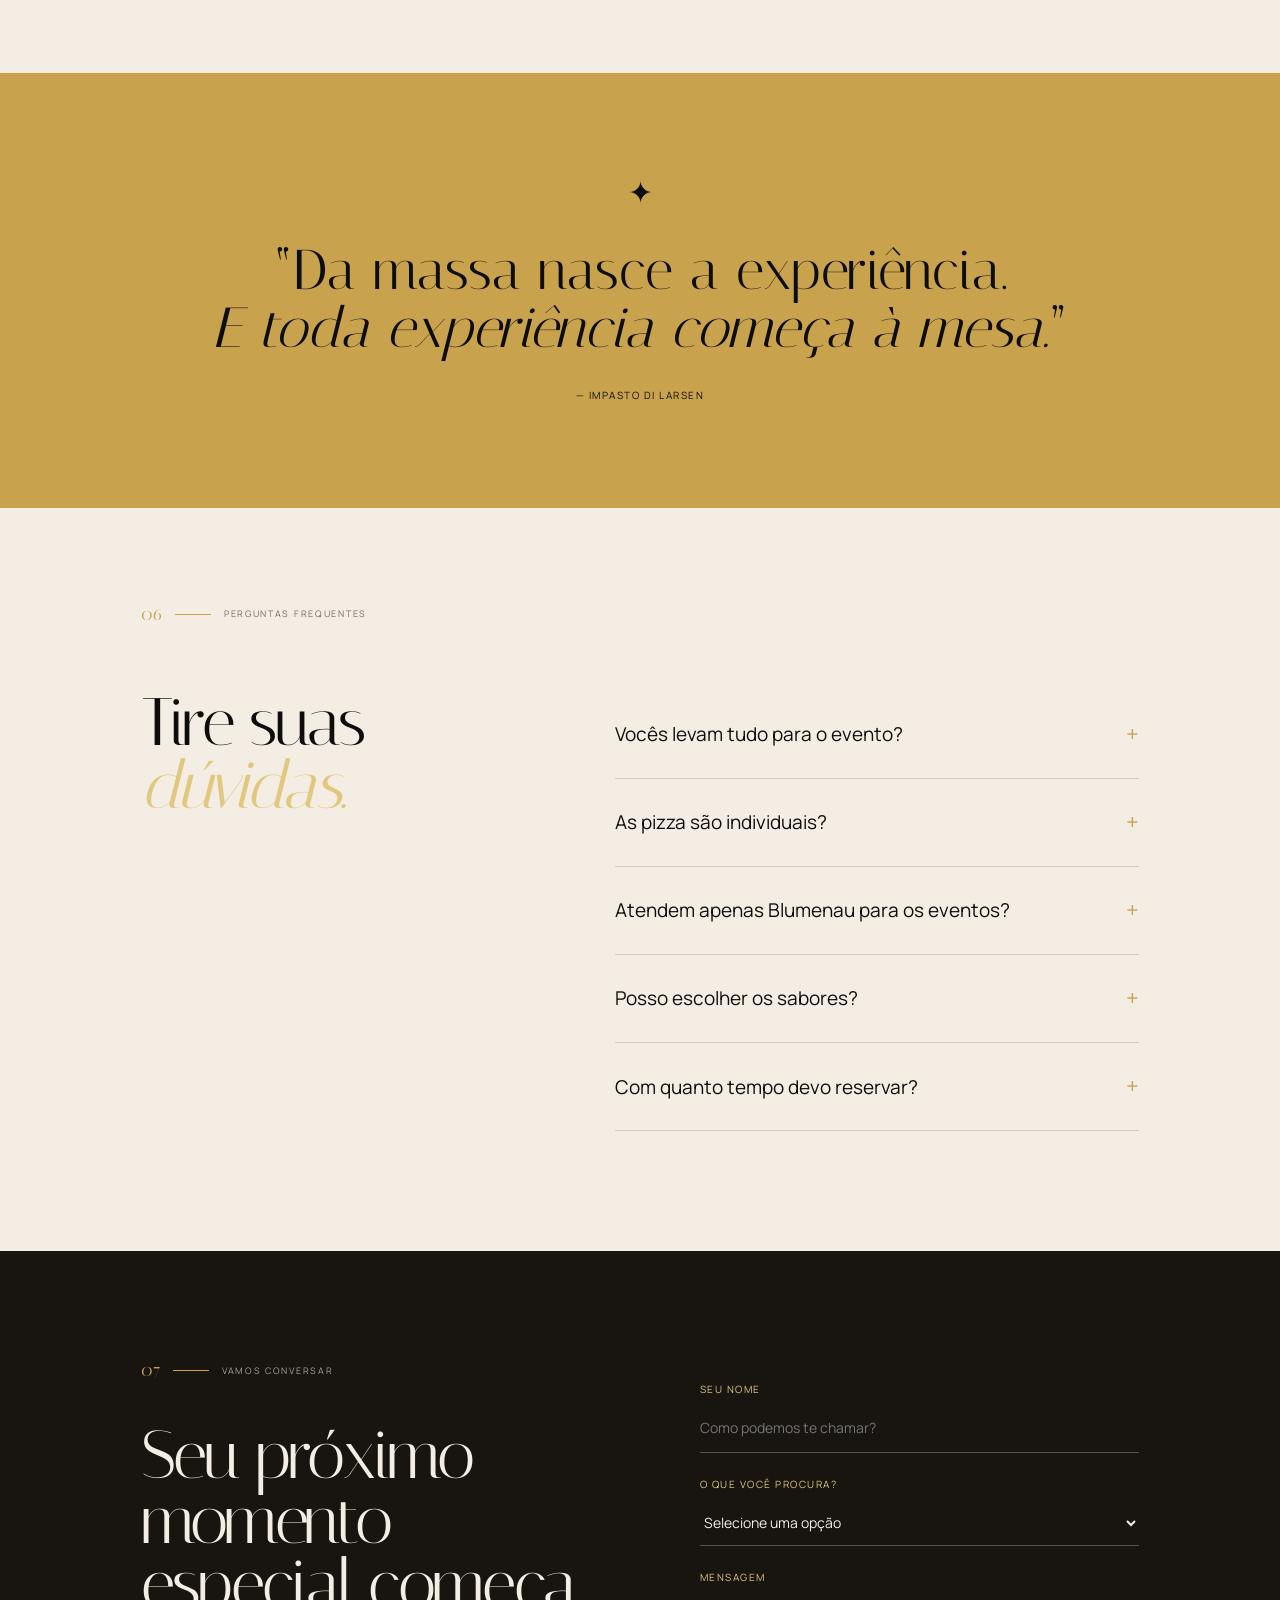
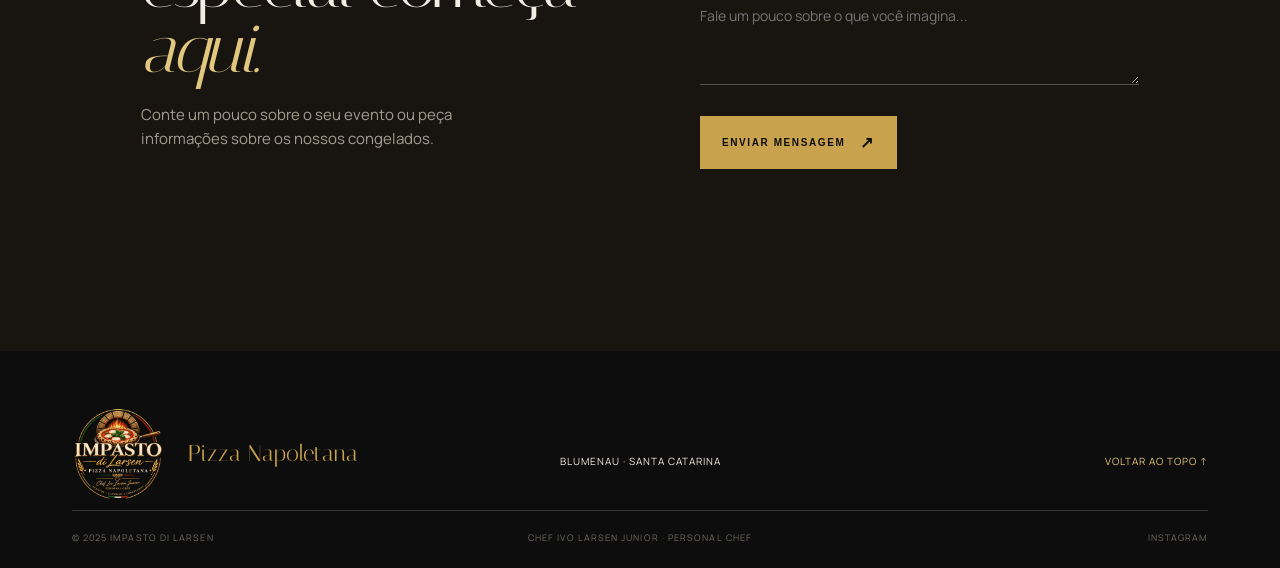
==== commit 7163bb6c: "alteração peso" ====
--- a/index.html
+++ b/index.html
@@ -35,7 +35,269 @@
   <link rel="preload" as="style" href="https://fonts.googleapis.com/css2?family=DM+Sans:wght@400;500;600;700&family=Italiana&family=Manrope:wght@400;500;600;700&display=swap" onload="this.onload=null;this.rel='stylesheet'" />
   <noscript><link rel="stylesheet" href="https://fonts.googleapis.com/css2?family=DM+Sans:wght@400;500;600;700&family=Italiana&family=Manrope:wght@400;500;600;700&display=swap" /></noscript>
   <link rel="preload" as="image" href="assets/pizza-real-520.webp" imagesrcset="assets/pizza-real-520.webp 520w, assets/pizza-real-900.webp 900w" imagesizes="(max-width: 600px) 255px, (max-width: 1000px) 360px, 490px" fetchpriority="high" />
-  <link rel="stylesheet" href="styles.css" />
+  <style>
+:root {
+--ink: #0d0d0d;
+--cream: #f3ede3;
+--gold: #c9a24e;
+--gold-light: #e2c77f;
+--green: #1e683a;
+--red: #b9302e;
+--muted: #9f978c;
+--line: rgba(243,237,227,.18);
+--serif: 'Italiana', Georgia, serif;
+--sans: 'Manrope', 'DM Sans', Arial, sans-serif;
+}
+* { box-sizing: border-box; }
+html { scroll-behavior: smooth; }
+body { margin: 0; background: var(--ink); color: var(--cream); font-family: var(--sans); font-size: 15px; line-height: 1.6; }
+a { color: inherit; text-decoration: none; }
+img { display: block; max-width: 100%; }
+.topline { border-bottom: 1px solid rgba(201,162,78,.2); color: var(--muted); display: flex; font-size: 10px; justify-content: space-between; letter-spacing: .16em; padding: 11px 5.6vw; text-transform: uppercase; }
+.site-header { align-items: center; display: flex; justify-content: space-between; padding: 26px 5.6vw; position: absolute; top: 32px; width: 100%; z-index: 4; }
+.brand { display: flex; flex-direction: column; line-height: .78; }
+.brand-main { color: var(--cream); font-family: var(--serif); font-size: 29px; letter-spacing: .13em; }
+.brand-script { color: var(--gold); font-size: 19px; font-style: italic; margin-left: 44px; margin-top: 8px; }
+.nav { align-items: center; display: flex; gap: 36px; font-size: 11px; letter-spacing: .14em; text-transform: uppercase; }
+.nav a { opacity: .82; transition: color .2s, opacity .2s; }
+.nav a:hover { color: var(--gold-light); opacity: 1; }
+.nav-cta { border: 1px solid rgba(201,162,78,.62); padding: 11px 17px; }
+.nav-cta span, .button span, .arrow-link span { font-size: 16px; margin-left: 8px; }
+.menu-toggle { background: none; border: 0; color: var(--cream); display: none; font-size: 22px; }
+.section-pad { padding-left: 11vw; padding-right: 11vw; }
+.hero { align-items: center; background: radial-gradient(circle at 67% 54%, rgba(102,57,17,.24), transparent 28%), var(--ink); display: grid; grid-template-columns: 1fr 1fr; min-height: 850px; overflow: hidden; padding-top: 120px; position: relative; }
+.hero:after { background: var(--gold); bottom: 0; content: ''; height: 1px; left: 11vw; position: absolute; width: 78vw; }
+.hero-copy { padding-bottom: 50px; position: relative; z-index: 2; }
+.eyebrow, .card-type, .chef-role { color: var(--gold-light); font-size: 10px; letter-spacing: .18em; text-transform: uppercase; }
+.eyebrow { align-items: center; display: flex; gap: 10px; }
+.flag-mark { background: linear-gradient(90deg, var(--green) 0 33%, var(--cream) 33% 66%, var(--red) 66%); display: inline-block; height: 3px; width: 28px; }
+.hero h1 { font-family: var(--serif); font-size: clamp(64px, 8vw, 120px); font-weight: 400; letter-spacing: -.04em; line-height: .84; margin: 30px 0; }
+.hero h1 em, h2 em { color: var(--gold-light); font-style: italic; }
+.hero-text { color: #d0c8bd; font-size: 17px; max-width: 455px; }
+.hero-actions { align-items: center; display: flex; gap: 26px; margin-top: 37px; }
+.button { align-items: center; border: 1px solid transparent; display: inline-flex; font-size: 10px; font-weight: 700; gap: 7px; justify-content: center; letter-spacing: .16em; padding: 16px 21px; text-transform: uppercase; transition: transform .2s, background .2s; }
+.button:hover { transform: translateY(-2px); }
+.button-gold { background: var(--gold); color: var(--ink); }
+.button-gold:hover { background: var(--gold-light); }
+.button-outline { border-color: var(--gold); color: var(--gold-light); }
+.text-link { font-size: 10px; letter-spacing: .16em; text-transform: uppercase; }
+.text-link span { color: var(--gold); font-size: 18px; margin-left: 8px; }
+.hero-note { align-items: center; color: var(--muted); display: flex; font-size: 10px; gap: 12px; letter-spacing: .1em; margin-top: 72px; text-transform: uppercase; }
+.note-line { background: var(--gold); display: inline-block; height: 1px; width: 33px; }
+.hero-visual { height: 650px; margin-left: 5vw; position: relative; }
+.hero-orbit { border: 1px solid rgba(201,162,78,.6); border-radius: 50%; height: 590px; left: 4%; position: absolute; top: 3%; transform: rotate(-17deg); width: 590px; }
+.hero-orbit:after { border: 1px solid rgba(201,162,78,.15); border-radius: 50%; content: ''; height: 650px; left: -32px; position: absolute; top: -32px; width: 650px; }
+.hero-image-wrap { border-radius: 50%; height: 490px; overflow: hidden; position: absolute; left: calc(4% + 50px); top: calc(3% + 50px); width: 490px; }
+.hero-image-wrap:after { background: linear-gradient(180deg, transparent 40%, rgba(13,13,13,.65)); content: ''; inset: 0; position: absolute; }
+.hero-image-wrap img { filter: saturate(.9); height: 100%; object-fit: cover; object-position: center 42%; width: 100%; }
+.hero-stamp { align-items: center; background: var(--ink); border: 1px solid var(--gold); border-radius: 50%; bottom: 3%; display: flex; flex-direction: column; height: 154px; justify-content: center; position: absolute; right: 0; width: 154px; }
+.hero-stamp span { font-family: var(--serif); font-size: 24px; letter-spacing: .1em; }
+.hero-stamp strong { color: var(--gold); font-size: 17px; font-style: italic; font-weight: 400; margin-top: -6px; }
+.hero-stamp small { border-top: 1px solid var(--gold); font-size: 7px; letter-spacing: .16em; margin-top: 8px; padding-top: 7px; text-transform: uppercase; }
+.hero-caption { bottom: 11%; color: var(--gold-light); font-size: 10px; left: 1%; letter-spacing: .14em; position: absolute; text-transform: uppercase; }
+.hero-caption span { color: var(--cream); font-family: var(--serif); font-size: 16px; letter-spacing: 0; text-transform: none; }
+.intro { background: var(--cream); color: var(--ink); padding-bottom: 120px; padding-top: 92px; }
+.section-kicker { align-items: center; color: #756c61; display: flex; font-size: 9px; gap: 13px; letter-spacing: .19em; text-transform: uppercase; }
+.section-kicker > span:first-child { color: var(--gold); font-family: var(--serif); font-size: 18px; letter-spacing: 0; }
+.kicker-rule { background: var(--gold); display: inline-block; height: 1px; width: 36px; }
+.intro-grid { display: grid; gap: 12%; grid-template-columns: 1fr 1fr; padding: 80px 0 73px; }
+.intro h2, .process h2, .chef h2, .faq h2, .contact h2 { font-family: var(--serif); font-size: clamp(42px, 5.2vw, 76px); font-weight: 400; letter-spacing: -.04em; line-height: .95; margin: 0; }
+.intro-copy { align-self: end; font-size: 17px; max-width: 430px; }
+.muted { color: #716b61; }
+.experience-grid { display: grid; gap: 25px; grid-template-columns: 1fr 1fr; }
+.experience-card { background: #e8e0d4; min-height: 500px; }
+.card-frozen { background: #ded8cc; }
+.card-image { height: 286px; overflow: hidden; position: relative; }
+.card-image img { height: 100%; object-fit: cover; object-position: center; transition: transform .5s; width: 100%; }
+.card-event .card-image img { object-position: center 54%; }
+.experience-card:hover .card-image img { transform: scale(1.05); }
+.card-number { color: var(--cream); font-family: var(--serif); font-size: 25px; left: 22px; position: absolute; top: 16px; }
+.card-content { padding: 28px 31px 32px; }
+.card-type { color: #7c6a50; font-size: 9px; }
+.card-content h3 { font-family: var(--serif); font-size: 44px; font-weight: 400; line-height: 1; margin: 11px 0 14px; }
+.card-content p { color: #4f4b45; max-width: 390px; }
+.arrow-link { color: #765d25; display: inline-block; font-size: 10px; font-weight: 700; letter-spacing: .13em; margin-top: 20px; text-transform: uppercase; }
+.frozen { background: #e9e2d6; border-top: 1px solid rgba(13,13,13,.08); color: var(--ink); padding-bottom: 120px; padding-top: 92px; }
+.frozen-grid { align-items: center; display: grid; gap: 9%; grid-template-columns: 1.05fr 1fr; margin-top: 70px; }
+.frozen-visual { position: relative; }
+.frozen-visual img { aspect-ratio: 4 / 3.4; box-shadow: 0 30px 60px rgba(13,13,13,.22); height: auto; object-fit: cover; width: 100%; }
+.frozen-tag { background: var(--ink); border: 1px solid var(--gold); bottom: -18px; color: var(--gold-light); font-size: 9px; letter-spacing: .18em; padding: 10px 16px; position: absolute; right: 24px; text-transform: uppercase; }
+.frozen h2 { font-family: var(--serif); font-size: clamp(42px, 5.2vw, 76px); font-weight: 400; letter-spacing: -.04em; line-height: .95; margin: 0; }
+.frozen-lead { color: #4f4b45; font-size: 16px; margin: 26px 0 30px; max-width: 430px; }
+.frozen-list { border-top: 1px solid rgba(13,13,13,.14); list-style: none; margin: 0 0 36px; padding: 0; }
+.frozen-item { border-bottom: 1px solid rgba(13,13,13,.14); display: grid; gap: 18px; grid-template-columns: 42px 1fr; padding: 22px 0; }
+.frozen-num { color: var(--gold); font-family: var(--serif); font-size: 22px; line-height: 1.2; }
+.frozen-item h3 { font-family: var(--serif); font-size: 30px; font-weight: 400; line-height: 1; margin: 0 0 8px; }
+.frozen-item p { color: #4f4b45; margin: 0; max-width: 420px; }
+.button-dark { background: var(--ink); color: var(--cream); }
+.button-dark span { color: var(--gold); }
+.button-dark:hover { background: #2a251e; }
+.flavors { border-top: 1px solid rgba(13,13,13,.1); margin-top: 72px; padding-top: 56px; }
+.flavors-head { margin-bottom: 40px; max-width: 560px; }
+.flavors-head h3 { font-family: var(--serif); font-size: clamp(28px, 3vw, 38px); font-weight: 400; margin: 0 0 10px; }
+.flavors-head p { font-size: 16px; margin: 0; }
+.flavors-grid { display: grid; gap: 50px; grid-template-columns: 1.6fr 1fr; }
+.flavors-group h4 { border-bottom: 2px solid var(--gold); color: #211b12; display: inline-block; font-family: var(--serif); font-size: 22px; font-weight: 400; margin: 0 0 20px; padding-bottom: 8px; }
+.flavors-group ul { columns: 2; column-gap: 28px; list-style: none; margin: 0; padding: 0; }
+.flavors-group-sweet ul { columns: 1; }
+.flavors-group li { border-bottom: 1px solid rgba(13,13,13,.08); break-inside: avoid; color: #3f3a33; font-size: 15px; padding: 9px 0 9px 20px; position: relative; }
+.flavors-group li::before { color: var(--gold); content: '—'; left: 0; position: absolute; }
+.process { background: #16130f; display: grid; grid-template-columns: 1fr 1fr; min-height: 675px; padding-left: 0; }
+.process-image { overflow: hidden; }
+.process-image img { filter: saturate(.65); height: 100%; object-fit: cover; width: 100%; }
+.process-image video { display: block; filter: saturate(.65); height: 100%; margin: 0 auto; max-width: 420px; object-fit: contain; width: 100%; }
+.process-copy { align-self: center; padding: 80px 12vw 80px 8vw; }
+.light { color: #aaa093; }
+.process h2 { font-size: clamp(46px, 5.3vw, 80px); margin: 35px 0; }
+.process-copy p { color: #b6aea2; max-width: 430px; }
+.process-stats { border-bottom: 1px solid var(--line); border-top: 1px solid var(--line); display: flex; gap: 33px; margin: 42px 0 30px; padding: 22px 0; }
+.process-stats div { display: flex; gap: 10px; }
+.process-stats strong { color: var(--gold-light); font-family: var(--serif); font-size: 33px; font-weight: 400; }
+.process-stats span { color: #9d9387; font-size: 9px; line-height: 1.35; padding-top: 7px; text-transform: uppercase; }
+.light-link { color: var(--cream); }
+.gallery { background: var(--ink); padding-bottom: 115px; padding-top: 92px; }
+.gallery-head { align-items: flex-end; display: flex; gap: 32px; justify-content: space-between; margin-top: 16px; }
+.gallery-head h2 { font-family: var(--serif); font-size: clamp(42px, 5.2vw, 76px); font-weight: 400; letter-spacing: -.04em; line-height: .95; margin: 0; }
+.gallery-arrows { display: flex; flex-shrink: 0; gap: 12px; }
+.gallery-arrow { align-items: center; background: transparent; border: 1px solid rgba(201,162,78,.5); border-radius: 50%; color: var(--gold-light); cursor: pointer; display: flex; font-size: 18px; height: 48px; justify-content: center; transition: background .2s, color .2s; width: 48px; }
+.gallery-arrow:hover { background: var(--gold); color: var(--ink); }
+.gallery-track { display: flex; gap: 18px; margin-top: 48px; overflow-x: auto; padding-bottom: 14px; scroll-behavior: smooth; scroll-snap-type: x mandatory; }
+.gallery-track img { aspect-ratio: 3 / 4; border-radius: 14px; flex: 0 0 auto; height: 380px; object-fit: cover; scroll-snap-align: start; width: 290px; }
+.gallery-track::-webkit-scrollbar { height: 6px; }
+.gallery-track::-webkit-scrollbar-thumb { background: rgba(201,162,78,.4); border-radius: 10px; }
+.gallery-track::-webkit-scrollbar-track { background: transparent; }
+.chef { background: var(--cream); color: var(--ink); padding-bottom: 125px; padding-top: 92px; }
+.chef-grid { display: grid; grid-template-columns: 1fr 1fr; margin-top: 82px; }
+.chef-copy { max-width: 455px; padding-top: 28px; }
+.chef h2 { font-size: clamp(52px, 6vw, 90px); }
+.chef-role { color: #7c6a50; margin: 26px 0 39px; }
+.chef-copy p { color: #4f4b45; margin: 0 0 19px; }
+.chef-copy .button { margin-top: 25px; }
+.chef-portrait { background: linear-gradient(135deg, #2b2b26, #17140f); height: 520px; justify-self: end; overflow: hidden; position: relative; width: min(100%, 480px); }
+.chef-portrait img { filter: saturate(.88); height: 100%; object-fit: cover; object-position: center 18%; width: 100%; }
+.chef-portrait:after { background: radial-gradient(ellipse at 50% 30%, rgba(200,167,104,.22), transparent 34%), linear-gradient(0deg, rgba(13,13,13,.55), transparent 38%); content: ''; inset: 0; position: absolute; }
+.portrait-inner { border: 1px solid rgba(201,162,78,.6); bottom: 22px; color: var(--gold-light); left: 22px; padding: 16px; position: absolute; right: 22px; }
+.portrait-mark { font-family: var(--serif); font-size: 35px; letter-spacing: .13em; }
+.portrait-inner span { font-size: 9px; letter-spacing: .15em; text-transform: uppercase; }
+.faq { background: var(--cream); color: var(--ink); padding-bottom: 120px; padding-top: 92px; }
+.faq-grid { display: grid; gap: 10%; grid-template-columns: 1fr 1.4fr; margin-top: 62px; }
+.faq-list { display: flex; flex-direction: column; }
+.faq-item { border-bottom: 1px solid rgba(13,13,13,.14); padding: 26px 0; }
+.faq-item summary { align-items: center; cursor: pointer; display: flex; font-size: 19px; justify-content: space-between; list-style: none; }
+.faq-item summary::-webkit-details-marker { display: none; }
+.faq-item summary::after { color: var(--gold); content: '+'; flex-shrink: 0; font-size: 22px; margin-left: 20px; transition: transform .2s; }
+.faq-item[open] summary::after { content: '–'; }
+.faq-item p { color: #4f4b45; margin: 14px 0 0; max-width: 520px; }
+.manifesto { background: var(--gold); color: var(--ink); padding: 95px 20px 102px; text-align: center; }
+.manifesto-mark { font-size: 30px; }
+.manifesto p { font-family: var(--serif); font-size: clamp(35px, 4.4vw, 65px); line-height: 1.03; margin: 25px 0; }
+.manifesto p em { font-style: italic; }
+.manifesto > span { font-size: 10px; letter-spacing: .15em; text-transform: uppercase; }
+.contact { background: #181511; display: grid; gap: 12%; grid-template-columns: 1fr 1fr; padding-bottom: 115px; padding-top: 105px; }
+.contact h2 { font-size: clamp(48px, 5.3vw, 78px); margin: 38px 0 22px; }
+.contact-head p { color: #a69c8e; max-width: 370px; }
+.contact-form { display: flex; flex-direction: column; gap: 23px; padding-top: 25px; }
+.contact-form label { color: var(--gold-light); font-size: 10px; letter-spacing: .15em; text-transform: uppercase; }
+.contact-form input, .contact-form select, .contact-form textarea { background: transparent; border: 0; border-bottom: 1px solid rgba(243,237,227,.28); border-radius: 0; color: var(--cream); display: block; font: inherit; font-size: 14px; letter-spacing: 0; margin-top: 8px; outline: 0; padding: 12px 0; width: 100%; }
+.contact-form select option { color: var(--ink); }
+.contact-form input:focus, .contact-form select:focus, .contact-form textarea:focus { border-color: var(--gold); }
+.contact-form textarea { resize: vertical; }
+.contact-form .button { align-self: flex-start; margin-top: 8px; }
+.form-feedback { color: var(--gold-light); font-size: 12px; min-height: 20px; }
+.site-footer { background: var(--ink); padding: 57px 5.6vw 23px; }
+.footer-brand { align-items: center; display: flex; gap: 24px; }
+.footer-brand img { height: 92px; object-fit: cover; object-position: 50% 0; width: 92px; }
+.footer-brand span { color: var(--gold); font-family: var(--serif); font-size: 23px; }
+.footer-meta { align-items: center; border-bottom: 1px solid var(--line); display: grid; grid-template-columns: 1fr auto 1fr; margin-top: -47px; padding-bottom: 41px; font-size: 10px; letter-spacing: .1em; text-transform: uppercase; }
+.footer-meta span:first-child { grid-column: 2; justify-self: center; }
+.footer-meta a { color: var(--gold-light); }
+.back-top { grid-column: 3; justify-self: end; }
+.footer-bottom { align-items: center; color: #706a61; display: grid; font-size: 9px; grid-template-columns: 1fr auto 1fr; letter-spacing: .12em; padding-top: 20px; text-transform: uppercase; }
+.footer-bottom span:first-child { grid-column: 1; justify-self: start; }
+.footer-bottom span:nth-child(2) { grid-column: 2; justify-self: center; }
+.footer-bottom a { grid-column: 3; justify-self: end; }
+@media (max-width: 900px) {
+.site-header { top: 29px; }
+.nav { gap: 17px; }
+.hero { grid-template-columns: 1fr; min-height: 1000px; }
+.hero-copy { padding-top: 40px; }
+.hero-visual { height: 470px; margin: 0 auto; width: min(100%, 590px); }
+.hero-orbit { height: 420px; left: 7%; width: 420px; }
+.hero-orbit:after { height: 470px; width: 470px; }
+.hero-image-wrap { height: 360px; left: calc(7% + 30px); top: calc(3% + 30px); width: 360px; }
+.intro-grid, .chef-grid { gap: 40px; }
+.contact { gap: 50px; }
+.frozen-grid { gap: 50px; grid-template-columns: 1fr; }
+.frozen-visual { margin: 0 auto; max-width: 620px; }
+}
+@media (max-width: 650px) {
+.topline { font-size: 8px; padding: 9px 6vw; }
+.topline span:last-child { display: none; }
+.site-header { padding: 22px 6vw; }
+.brand-main { font-size: 24px; }
+.brand-script { font-size: 16px; margin-left: 35px; }
+.nav { background: var(--ink); border: 1px solid var(--gold); display: none; flex-direction: column; gap: 18px; padding: 20px; position: absolute; right: 6vw; top: 78px; }
+.nav.open { display: flex; }
+.menu-toggle { display: block; }
+.section-pad { padding-left: 6vw; padding-right: 6vw; }
+.hero { min-height: 850px; padding-top: 140px; }
+.hero h1 { font-size: 64px; }
+.hero-text { font-size: 15px; }
+.hero-actions { align-items: flex-start; flex-direction: column; gap: 18px; }
+.hero-note { font-size: 8px; margin-top: 45px; }
+.hero-visual { height: 340px; }
+.hero-orbit { height: 290px; left: 5%; width: 290px; }
+.hero-orbit:after { height: 330px; width: 330px; }
+.hero-image-wrap { height: 255px; left: calc(5% + 17.5px); top: calc(3% + 17.5px); width: 255px; }
+.hero-stamp { bottom: -1%; height: 110px; width: 110px; }
+.hero-stamp span { font-size: 18px; }
+.hero-stamp strong { font-size: 13px; }
+.hero-stamp small { font-size: 6px; }
+.hero-caption { bottom: 7%; font-size: 8px; }
+.intro, .chef, .faq, .frozen, .gallery { padding-bottom: 80px; padding-top: 64px; }
+.gallery-head { align-items: flex-start; flex-direction: column; gap: 20px; }
+.gallery-head h2 { font-size: 46px; }
+.gallery-track { margin-top: 32px; }
+.gallery-track img { height: 280px; width: 215px; }
+.gallery-arrow { height: 42px; width: 42px; }
+.frozen-grid { margin-top: 40px; }
+.frozen h2 { font-size: 53px; }
+.frozen-item h3 { font-size: 26px; }
+.frozen-item { gap: 12px; grid-template-columns: 32px 1fr; }
+.flavors { margin-top: 50px; padding-top: 40px; }
+.flavors-grid { gap: 36px; grid-template-columns: 1fr; }
+.flavors-group ul { columns: 1; }
+.intro-grid, .experience-grid, .chef-grid, .faq-grid, .contact { grid-template-columns: 1fr; }
+.intro-grid { padding: 52px 0 50px; }
+.faq-grid { margin-top: 40px; }
+.intro h2 { font-size: 53px; }
+.intro-copy { font-size: 15px; }
+.experience-card { min-height: 0; }
+.card-image { height: 220px; }
+.card-content { padding: 24px; }
+.card-content h3 { font-size: 39px; }
+.process { grid-template-columns: 1fr; }
+.process-image { height: 310px; }
+.process-copy { padding: 65px 6vw; }
+.process h2 { font-size: 54px; }
+.process-stats { gap: 14px; }
+.process-stats div { gap: 5px; }
+.process-stats strong { font-size: 26px; }
+.process-stats span { font-size: 8px; }
+.chef-grid { margin-top: 50px; }
+.chef-copy { padding-top: 0; }
+.chef-portrait { height: 390px; margin-top: 50px; }
+.contact { padding-bottom: 80px; padding-top: 75px; }
+.contact h2 { font-size: 54px; }
+.footer-meta { align-items: flex-start; grid-template-columns: 1fr; gap: 12px; margin-top: 30px; }
+.footer-meta span:first-child { grid-column: 1; justify-self: start; }
+.back-top { grid-column: 1; justify-self: start; }
+.footer-bottom { grid-template-columns: 1fr; gap: 8px; margin-top: 25px; }
+.footer-bottom span:nth-child(2) { justify-self: start; }
+.footer-bottom a { justify-self: start; }
+.footer-brand img { height: 74px; width: 74px; }
+}
+</style>
 </head>
 <body>
   <div class="topline"><span>Blumenau · Santa Catarina</span><span>Pizza Napoletana Artesanal</span></div>
